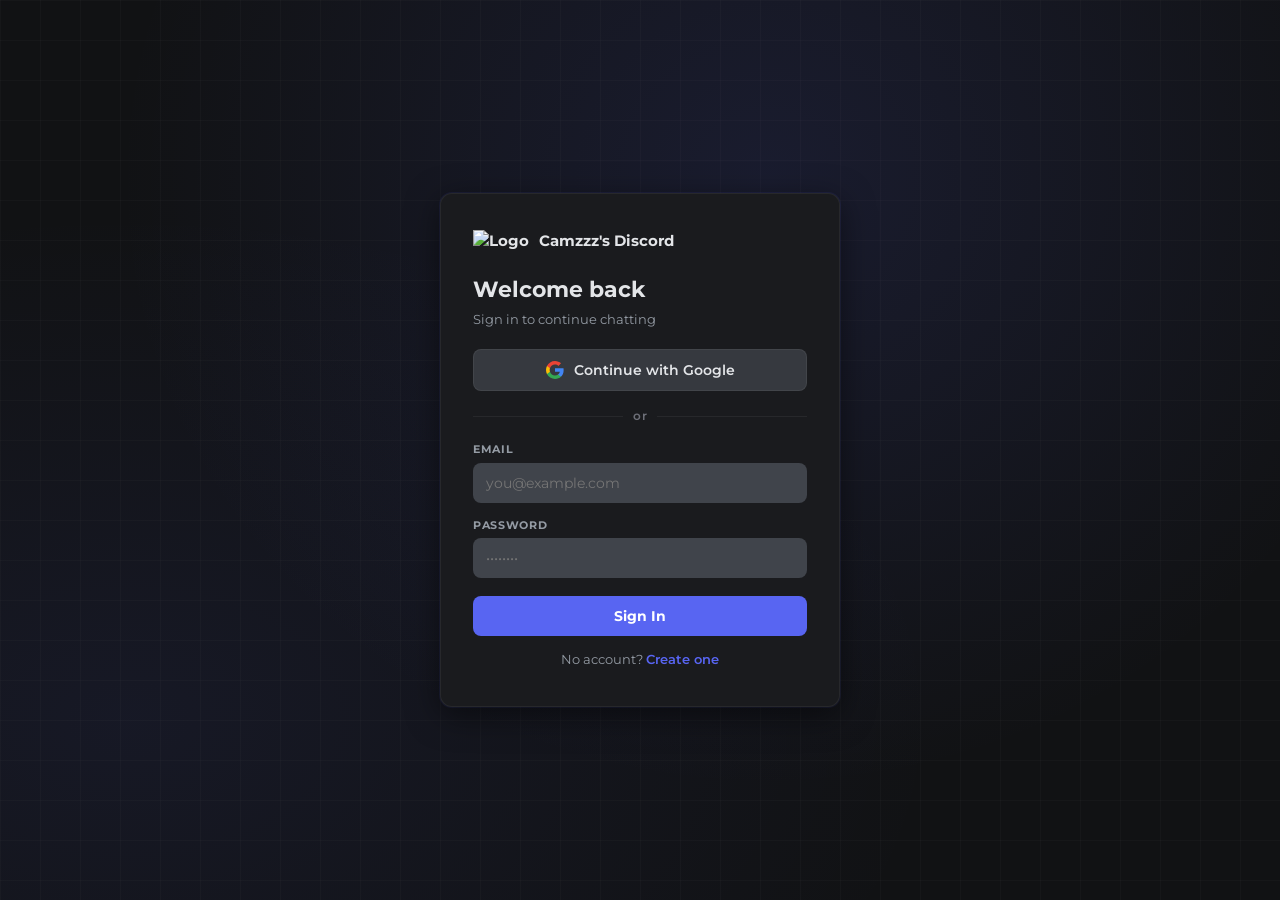
==== index.html @ 21eadc89 "Update index.html" ====
<!DOCTYPE html>
<html lang="en">
<head>
  <meta charset="utf-8">
  <title>Camzzz's Discord</title>
  <link rel="stylesheet" href="style.css">
  <link rel="preconnect" href="https://fonts.googleapis.com">
  <link rel="preconnect" href="https://fonts.gstatic.com" crossorigin>
  <link href="https://fonts.googleapis.com/css2?family=Montserrat:wght@300;400;500;600;700;800&display=swap" rel="stylesheet">
  <link rel="icon" href="https://i.imgur.com/ELHSqM3.png" type="image/png">
  <script src="https://www.gstatic.com/firebasejs/8.10.0/firebase-app.js"></script>
  <script src="https://www.gstatic.com/firebasejs/8.10.0/firebase-auth.js"></script>
  <script src="https://www.gstatic.com/firebasejs/8.10.0/firebase-database.js"></script>
</head>
<body>

  <!-- ========== AUTH SCREEN ========== -->
  <div id="authScreen">
    <div class="auth-bg-grid"></div>

    <!-- LOGIN CARD -->
    <div class="auth-card" id="loginCard">
      <div class="auth-logo">
        <img class="logo-icon-img" src="https://i.imgur.com/ELHSqM3.png" alt="Logo">
        <span>Camzzz's Discord</span>
      </div>
      <h2>Welcome back</h2>
      <p class="auth-subtitle">Sign in to continue chatting</p>
      <button id="googleSignInBtn" class="google-btn">
        <svg width="18" height="18" viewBox="0 0 18 18">
          <path fill="#4285F4" d="M17.64 9.2c0-.637-.057-1.251-.164-1.84H9v3.481h4.844c-.209 1.125-.843 2.078-1.796 2.717v2.258h2.908c1.702-1.567 2.684-3.875 2.684-6.615z"/>
          <path fill="#34A853" d="M9 18c2.43 0 4.467-.806 5.956-2.18l-2.908-2.259c-.806.54-1.837.86-3.048.86-2.344 0-4.328-1.584-5.036-3.711H.957v2.332C2.438 15.983 5.482 18 9 18z"/>
          <path fill="#FBBC05" d="M3.964 10.71c-.18-.54-.282-1.117-.282-1.71s.102-1.17.282-1.71V4.958H.957C.347 6.173 0 7.548 0 9s.348 2.827.957 4.042l3.007-2.332z"/>
          <path fill="#EA4335" d="M9 3.58c1.321 0 2.508.454 3.44 1.345l2.582-2.58C13.463.891 11.426 0 9 0 5.482 0 2.438 2.017.957 4.958L3.964 7.29C4.672 5.163 6.656 3.58 9 3.58z"/>
        </svg>
        Continue with Google
      </button>
      <div class="auth-divider"><span>or</span></div>
      <div class="auth-field">
        <label>Email</label>
        <input id="loginEmail" type="email" placeholder="you@example.com" autocomplete="email">
      </div>
      <div class="auth-field">
        <label>Password</label>
        <input id="loginPassword" type="password" placeholder="••••••••" autocomplete="current-password">
      </div>
      <p id="loginError" class="auth-error"></p>
      <button id="loginBtn" class="auth-btn">Sign In</button>
      <p class="auth-switch">No account? <a id="showSignupBtn" href="#">Create one</a></p>
      <p id="verifyNotice" class="verify-notice" style="display:none;">
        📧 Please verify your email first. <a id="resendVerifyBtn" href="#">Resend email</a>
      </p>
    </div>

    <!-- SIGNUP CARD -->
    <div class="auth-card" id="signupCard" style="display:none;">
      <div class="auth-logo">
        <img class="logo-icon-img" src="https://i.imgur.com/ELHSqM3.png" alt="Logo">
        <span>Camzzz's Discord</span>
      </div>
      <h2>Create account</h2>
      <p class="auth-subtitle">Join the server — it's invite-only</p>
      <button id="googleSignUpBtn" class="google-btn">
        <svg width="18" height="18" viewBox="0 0 18 18">
          <path fill="#4285F4" d="M17.64 9.2c0-.637-.057-1.251-.164-1.84H9v3.481h4.844c-.209 1.125-.843 2.078-1.796 2.717v2.258h2.908c1.702-1.567 2.684-3.875 2.684-6.615z"/>
          <path fill="#34A853" d="M9 18c2.43 0 4.467-.806 5.956-2.18l-2.908-2.259c-.806.54-1.837.86-3.048.86-2.344 0-4.328-1.584-5.036-3.711H.957v2.332C2.438 15.983 5.482 18 9 18z"/>
          <path fill="#FBBC05" d="M3.964 10.71c-.18-.54-.282-1.117-.282-1.71s.102-1.17.282-1.71V4.958H.957C.347 6.173 0 7.548 0 9s.348 2.827.957 4.042l3.007-2.332z"/>
          <path fill="#EA4335" d="M9 3.58c1.321 0 2.508.454 3.44 1.345l2.582-2.58C13.463.891 11.426 0 9 0 5.482 0 2.438 2.017.957 4.958L3.964 7.29C4.672 5.163 6.656 3.58 9 3.58z"/>
        </svg>
        Sign up with Google
      </button>
      <div class="auth-divider"><span>or</span></div>
      <div class="auth-field">
        <label>Username</label>
        <input id="signupUsername" type="text" placeholder="CoolUsername" maxlength="24">
        <span id="usernameCheck" class="field-hint"></span>
      </div>
      <div class="auth-field">
        <label>Email</label>
        <input id="signupEmail" type="email" placeholder="you@example.com" autocomplete="email">
      </div>
      <div class="auth-field">
        <label>Password</label>
        <input id="signupPassword" type="password" placeholder="At least 6 characters" autocomplete="new-password">
      </div>
      <p id="signupError" class="auth-error"></p>
      <button id="signupBtn" class="auth-btn">Create Account</button>
      <p class="auth-switch">Already have one? <a id="showLoginBtn" href="#">Sign in</a></p>
    </div>

    <!-- GOOGLE USERNAME PICKER (new Google users only) -->
    <div class="auth-card" id="googleUsernameCard" style="display:none;">
      <div class="auth-logo">
        <img class="logo-icon-img" src="https://i.imgur.com/ELHSqM3.png" alt="Logo">
        <span>Camzzz's Discord</span>
      </div>
      <h2>Pick a username</h2>
      <p class="auth-subtitle">How you'll appear in chat. You can change it once per week.</p>
      <div class="auth-field">
        <label>Username</label>
        <input id="googleUsername" type="text" placeholder="CoolUsername" maxlength="24">
        <span id="googleUsernameCheck" class="field-hint"></span>
      </div>
      <p id="googleUsernameError" class="auth-error"></p>
      <button id="googleUsernameConfirmBtn" class="auth-btn">Let's go →</button>
    </div>

    <!-- VERIFY EMAIL CARD -->
    <div class="auth-card" id="verifyCard" style="display:none;">
      <div class="auth-logo">
        <img class="logo-icon-img" src="https://i.imgur.com/ELHSqM3.png" alt="Logo">
        <span>Camzzz's Discord</span>
      </div>
      <h2>Check your email</h2>
      <p class="auth-subtitle">We sent a verification link to <strong id="verifyEmailAddr"></strong>. Click it to activate your account.</p>
      <button id="resendVerifyBtn2" class="auth-btn" style="margin-top:8px;">Resend Email</button>
      <p class="auth-switch"><a id="backToLoginBtn" href="#">← Back to sign in</a></p>
    </div>
  </div>

  <!-- ========== MOD MENU PASSWORD GATE ========== -->
  <div id="modMenuPasswordGate" style="display:none;">
    <div class="gateCard">
      <div class="gateLogo">🛡️ Mod Access</div>
      <h2>Moderator Login</h2>
      <p class="gateSubtitle">Enter the mod password to access admin controls.</p>
      <div class="inputRow">
        <input id="modMenuPasswordInput" type="password" placeholder="Mod password" autocomplete="off">
        <button id="modMenuEnterBtn">Enter</button>
      </div>
      <p id="modMenuGateMessage" class="gateMessage"></p>
    </div>
  </div>

  <!-- ========== MOD MENU ========== -->
  <div id="modMenu" style="display:none;">
    <div class="modMenuContainer">
      <div class="modMenuHeader">
        <h2>⚙️ Moderator Menu</h2>
        <button id="modMenuCloseBtn">✕ Close</button>
      </div>
      <div class="modSection">
        <h3>All Users</h3>
        <div id="allUsersList"></div>
      </div>
      <div class="modSection">
        <h3>Ban User</h3>
        <div class="inputRow">
          <input id="banUserInput" placeholder="Enter User ID">
          <button id="banUserBtn" class="mod-action-btn">Ban</button>
        </div>
      </div>
      <div class="modSection">
        <h3>Banned Users</h3>
        <div id="bannedUsersList"></div>
      </div>
      <div class="modSection">
        <h3>Manage Tags</h3>
        <div class="inputRow">
          <input id="tagUserIdInput" placeholder="User ID">
          <input id="tagNameInput" placeholder="Tag (Mod, Admin, VIP...)">
          <button id="addTagBtn" class="mod-action-btn">Add Tag</button>
        </div>
        <div id="userTagsList"></div>
      </div>
    </div>
  </div>

  <!-- ========== LOADING SCREEN ========== -->
  <div id="loadingScreen" style="display:none;">
    <div class="loading-content">
      <img class="loading-logo-img" src="https://i.imgur.com/ELHSqM3.png" alt="Logo">
      <h2>Loading Chat...</h2>
      <div id="countdownContainer"><div id="countdownBar"></div></div>
      <p id="countdownText">3s</p>
    </div>
  </div>

  <!-- ========== MAIN APP ========== -->
  <div id="appContainer" style="display:none;">

    <!-- SIDEBAR -->
    <div id="sidebar">
      <div class="sidebar-top">
        <div class="sidebar-brand">
          <img class="sidebar-logo-img" src="https://i.imgur.com/ELHSqM3.png" alt="Logo">
          <span>Camzzz's Discord</span>
        </div>
      </div>
      <div class="sidebar-section">
        <div class="sidebar-section-label">CHANNELS</div>
        <button class="serverBtn" data-server="server1"><span class="channel-hash">#</span> general</button>
        <button class="serverBtn" data-server="server2"><span class="channel-hash">#</span> general-2</button>
      </div>
      <div class="sidebar-section">
        <div class="sidebar-section-label">APPEARANCE</div>
        <div id="colorPickerBtn"></div>
        <div id="themeColorSection"></div>
        <div id="textSizeSection"></div>
      </div>
      <div class="sidebar-user-panel">
        <div class="user-avatar" id="sidebarAvatar">?</div>
        <div class="user-info">
          <div id="sidebarUsername" class="user-name">Loading...</div>
          <div class="user-status">● Online</div>
        </div>
        <button id="logoutBtn" class="logout-btn" title="Sign out">⏻</button>
      </div>
    </div>

    <!-- CHAT -->
    <div id="chatContainer">
      <div id="chatHeader">
        <span class="channel-hash" style="font-size:18px;">#</span>
        <span id="channelName">general</span>
        <div id="betaWarning">⚠ Beta — messages may lag. Click to dismiss.</div>
      </div>
      <div id="chatbox"></div>
      <div id="usernameChangeBar" style="display:none;">
        <div class="username-change-inner">
          <input id="usernameChangeInput" placeholder="New username" maxlength="24">
          <span id="usernameChangeCooldown" class="cooldown-hint"></span>
          <button id="usernameChangeSaveBtn">Save</button>
          <button id="usernameChangeCancelBtn">Cancel</button>
        </div>
      </div>
      <div id="inputArea">
        <button id="changeUsernameBtn" class="input-icon-btn" title="Change username">✏️</button>
        <input id="msgInput" placeholder="Message #general">
        <button id="sendBtn">Send</button>
      </div>
    </div>
  </div>

  <script src="script.js"></script>
</body>
</html>
---- style.css ----
/* ========== RESET & BASE ========== */
*, *::before, *::after { box-sizing: border-box; margin: 0; padding: 0; }

:root {
  --bg-darkest:   #111214;
  --bg-dark:      #1a1b1e;
  --bg-mid:       #202225;
  --bg-light:     #2b2d31;
  --bg-lighter:   #36393f;
  --bg-input:     #40444b;
  --accent:       #5865f2;
  --accent-hover: #4752c4;
  --accent-light: rgba(88,101,242,0.15);
  --red:          #ed4245;
  --green:        #57f287;
  --text-primary: #e3e5e8;
  --text-muted:   #949ba4;
  --text-dim:     #6d6f78;
  --border:       rgba(255,255,255,0.06);
  --radius:       8px;
  --radius-lg:    12px;
  --shadow:       0 8px 32px rgba(0,0,0,0.5);
}

body {
  font-family: 'Montserrat', sans-serif;
  background: var(--bg-darkest);
  color: var(--text-primary);
  height: 100vh;
  overflow: hidden;
  font-size: 14px;
  line-height: 1.5;
}

input, button, textarea {
  font-family: 'Montserrat', sans-serif;
}

/* ========== AUTH SCREEN ========== */
#authScreen {
  position: fixed;
  inset: 0;
  display: flex;
  align-items: center;
  justify-content: center;
  background: radial-gradient(ellipse at 60% 20%, rgba(88,101,242,0.12) 0%, transparent 60%),
              radial-gradient(ellipse at 10% 80%, rgba(88,101,242,0.08) 0%, transparent 50%),
              var(--bg-darkest);
  z-index: 1000;
  animation: fadeIn 0.4s ease;
}

.auth-bg-grid {
  position: absolute;
  inset: 0;
  background-image:
    linear-gradient(rgba(255,255,255,0.02) 1px, transparent 1px),
    linear-gradient(90deg, rgba(255,255,255,0.02) 1px, transparent 1px);
  background-size: 40px 40px;
  pointer-events: none;
}

.auth-card {
  position: relative;
  width: 400px;
  background: var(--bg-dark);
  border: 1px solid var(--border);
  border-radius: var(--radius-lg);
  padding: 36px 32px;
  box-shadow: var(--shadow), 0 0 0 1px rgba(88,101,242,0.1);
  animation: slideUp 0.35s ease;
}

@keyframes slideUp {
  from { opacity: 0; transform: translateY(16px); }
  to   { opacity: 1; transform: translateY(0); }
}

.auth-logo {
  display: flex;
  align-items: center;
  gap: 10px;
  margin-bottom: 20px;
  font-weight: 700;
  font-size: 15px;
  color: var(--text-primary);
}

.logo-icon {
  width: 36px;
  height: 36px;
  border-radius: 10px;
  background: linear-gradient(135deg, var(--accent), #404eed);
  display: flex;
  align-items: center;
  justify-content: center;
  font-weight: 800;
  font-size: 18px;
  box-shadow: 0 4px 12px rgba(88,101,242,0.4);
}

.auth-card h2 {
  font-size: 22px;
  font-weight: 700;
  margin-bottom: 4px;
}

.auth-subtitle {
  color: var(--text-muted);
  font-size: 13px;
  margin-bottom: 20px;
}

.google-btn {
  width: 100%;
  display: flex;
  align-items: center;
  justify-content: center;
  gap: 10px;
  padding: 11px;
  background: var(--bg-lighter);
  border: 1px solid var(--border);
  border-radius: var(--radius);
  color: var(--text-primary);
  font-size: 14px;
  font-weight: 600;
  cursor: pointer;
  transition: background 0.2s, border-color 0.2s;
}
.google-btn:hover {
  background: var(--bg-input);
  border-color: rgba(255,255,255,0.12);
}

.auth-divider {
  display: flex;
  align-items: center;
  gap: 10px;
  margin: 16px 0;
  color: var(--text-dim);
  font-size: 12px;
  font-weight: 600;
  letter-spacing: 0.05em;
}
.auth-divider::before, .auth-divider::after {
  content: '';
  flex: 1;
  height: 1px;
  background: var(--border);
}

.auth-field {
  margin-bottom: 14px;
}
.auth-field label {
  display: block;
  font-size: 11px;
  font-weight: 700;
  letter-spacing: 0.06em;
  text-transform: uppercase;
  color: var(--text-muted);
  margin-bottom: 5px;
}
.auth-field input {
  width: 100%;
  padding: 10px 12px;
  background: var(--bg-input);
  border: 1px solid transparent;
  border-radius: var(--radius);
  color: var(--text-primary);
  font-size: 14px;
  transition: border-color 0.2s;
  outline: none;
}
.auth-field input:focus {
  border-color: var(--accent);
  box-shadow: 0 0 0 3px rgba(88,101,242,0.15);
}

.field-hint {
  font-size: 11px;
  margin-top: 4px;
  display: block;
  min-height: 16px;
}
.field-hint.ok    { color: var(--green); }
.field-hint.taken { color: var(--red); }

.auth-error {
  color: #f8a5a5;
  font-size: 12px;
  min-height: 18px;
  margin-bottom: 8px;
  background: rgba(237,66,69,0.1);
  border-radius: 6px;
  padding: 6px 10px;
  display: none;
}
.auth-error.show { display: block; }

.auth-btn {
  width: 100%;
  padding: 11px;
  background: var(--accent);
  border: none;
  border-radius: var(--radius);
  color: white;
  font-size: 14px;
  font-weight: 700;
  cursor: pointer;
  transition: background 0.2s, transform 0.1s;
  margin-top: 4px;
}
.auth-btn:hover  { background: var(--accent-hover); }
.auth-btn:active { transform: scale(0.98); }

.auth-switch {
  text-align: center;
  margin-top: 14px;
  font-size: 13px;
  color: var(--text-muted);
}
.auth-switch a {
  color: var(--accent);
  text-decoration: none;
  font-weight: 600;
}
.auth-switch a:hover { text-decoration: underline; }

.verify-notice {
  margin-top: 12px;
  padding: 10px;
  background: rgba(88,101,242,0.1);
  border-radius: var(--radius);
  font-size: 12px;
  color: #a5b4fc;
  text-align: center;
}
.verify-notice a { color: var(--accent); font-weight: 600; }

/* ========== MOD MENU GATE ========== */
#modMenuPasswordGate {
  position: fixed;
  inset: 0;
  background: rgba(0,0,0,0.85);
  display: flex;
  align-items: center;
  justify-content: center;
  z-index: 3000;
}

/* ========== MOD MENU ========== */
#modMenu {
  position: fixed;
  inset: 0;
  background: rgba(0,0,0,0.8);
  display: flex;
  align-items: center;
  justify-content: center;
  z-index: 3001;
  backdrop-filter: blur(4px);
}

.modMenuContainer {
  width: 540px;
  max-height: 85vh;
  background: var(--bg-dark);
  border: 1px solid var(--border);
  border-radius: var(--radius-lg);
  overflow-y: auto;
  box-shadow: var(--shadow);
}

.modMenuHeader {
  display: flex;
  align-items: center;
  justify-content: space-between;
  padding: 20px 24px 16px;
  border-bottom: 1px solid var(--border);
  position: sticky;
  top: 0;
  background: var(--bg-dark);
  z-index: 1;
}
.modMenuHeader h2 { font-size: 18px; font-weight: 700; }

.modSection {
  padding: 16px 24px;
  border-bottom: 1px solid var(--border);
}
.modSection:last-child { border-bottom: none; }
.modSection h3 {
  font-size: 11px;
  font-weight: 700;
  letter-spacing: 0.08em;
  text-transform: uppercase;
  color: var(--text-muted);
  margin-bottom: 10px;
}

#modMenuCloseBtn {
  padding: 7px 14px;
  background: var(--red);
  border: none;
  border-radius: var(--radius);
  color: white;
  font-weight: 700;
  font-size: 13px;
  cursor: pointer;
  transition: opacity 0.2s;
}
#modMenuCloseBtn:hover { opacity: 0.85; }

.userItem {
  padding: 8px 12px;
  background: var(--bg-lighter);
  border-radius: var(--radius);
  margin: 5px 0;
  display: flex;
  justify-content: space-between;
  align-items: center;
  font-size: 13px;
}

.mod-action-btn, .unbanBtn, .removeTagBtn, .removeUserBtn {
  padding: 6px 12px;
  background: var(--accent);
  border: none;
  border-radius: var(--radius);
  color: white;
  font-size: 12px;
  font-weight: 600;
  cursor: pointer;
  white-space: nowrap;
  transition: background 0.2s;
}
.mod-action-btn:hover, .unbanBtn:hover, .removeTagBtn:hover, .removeUserBtn:hover {
  background: var(--accent-hover);
}

.inputRow {
  display: flex;
  gap: 8px;
  align-items: center;
}
.inputRow input {
  flex: 1;
  padding: 8px 10px;
  background: var(--bg-input);
  border: 1px solid transparent;
  border-radius: var(--radius);
  color: var(--text-primary);
  font-size: 13px;
  outline: none;
  transition: border-color 0.2s;
}
.inputRow input:focus { border-color: var(--accent); }

.gateCard {
  width: 400px;
  background: var(--bg-dark);
  border: 1px solid var(--border);
  border-radius: var(--radius-lg);
  padding: 32px;
  box-shadow: var(--shadow);
  text-align: center;
}
.gateLogo {
  display: inline-block;
  padding: 6px 16px;
  background: linear-gradient(135deg, var(--accent), #404eed);
  border-radius: var(--radius);
  font-weight: 700;
  font-size: 14px;
  margin-bottom: 14px;
}
.gateCard h2 { font-size: 20px; margin-bottom: 6px; }
.gateSubtitle { color: var(--text-muted); font-size: 13px; margin-bottom: 16px; }
.gateMessage { font-size: 12px; min-height: 18px; margin-top: 6px; }

/* ========== LOADING SCREEN ========== */
#loadingScreen {
  position: fixed;
  inset: 0;
  background: var(--bg-darkest);
  display: flex;
  align-items: center;
  justify-content: center;
  z-index: 900;
}
.loading-content { text-align: center; }
.loading-logo {
  width: 56px;
  height: 56px;
  border-radius: 16px;
  background: linear-gradient(135deg, var(--accent), #404eed);
  display: flex;
  align-items: center;
  justify-content: center;
  font-size: 28px;
  font-weight: 800;
  margin: 0 auto 16px;
  box-shadow: 0 0 32px rgba(88,101,242,0.5);
  animation: pulse 2s infinite;
}
.loading-content h2 { font-size: 18px; font-weight: 600; margin-bottom: 20px; color: var(--text-muted); }
#countdownContainer {
  width: 240px;
  height: 4px;
  background: var(--bg-lighter);
  border-radius: 2px;
  overflow: hidden;
  margin: 0 auto 8px;
}
#countdownBar {
  height: 100%;
  width: 0%;
  background: linear-gradient(90deg, var(--accent), #818cf8);
  border-radius: 2px;
  transition: width 0.1s linear;
}
#countdownText { font-size: 12px; color: var(--text-dim); }

/* ========== APP LAYOUT ========== */
#appContainer {
  display: flex;
  height: 100vh;
  overflow: hidden;
}

/* ========== SIDEBAR ========== */
#sidebar {
  width: 220px;
  min-width: 220px;
  background: var(--bg-mid);
  display: flex;
  flex-direction: column;
  border-right: 1px solid var(--border);
  overflow-y: auto;
  overflow-x: hidden;
}

.sidebar-top {
  padding: 0 12px;
  border-bottom: 1px solid var(--border);
}
.sidebar-brand {
  display: flex;
  align-items: center;
  gap: 8px;
  padding: 14px 4px;
  font-weight: 700;
  font-size: 14px;
}
.sidebar-logo {
  width: 28px;
  height: 28px;
  border-radius: 8px;
  background: linear-gradient(135deg, var(--accent), #404eed);
  display: flex;
  align-items: center;
  justify-content: center;
  font-weight: 800;
  font-size: 14px;
  flex-shrink: 0;
}

.sidebar-section {
  padding: 16px 8px 8px;
}
.sidebar-section-label {
  font-size: 10px;
  font-weight: 700;
  letter-spacing: 0.1em;
  text-transform: uppercase;
  color: var(--text-dim);
  padding: 0 8px;
  margin-bottom: 4px;
}

.serverBtn {
  display: flex;
  align-items: center;
  gap: 6px;
  width: 100%;
  padding: 7px 8px;
  border: none;
  border-radius: var(--radius);
  background: transparent;
  color: var(--text-muted);
  font-size: 14px;
  font-weight: 500;
  cursor: pointer;
  text-align: left;
  transition: background 0.15s, color 0.15s;
}
.serverBtn:hover { background: var(--bg-lighter); color: var(--text-primary); }
.serverBtn.selected { background: var(--accent-light); color: var(--text-primary); font-weight: 600; }
.channel-hash { color: var(--text-dim); font-weight: 600; font-size: 16px; line-height: 1; }
.serverBtn.selected .channel-hash { color: var(--accent); }

/* Sidebar control buttons */
.sidebar-ctrl-btn {
  display: block;
  width: 100%;
  margin: 4px 0;
  padding: 7px 8px;
  border: none;
  border-radius: var(--radius);
  background: transparent;
  color: var(--text-muted);
  font-size: 13px;
  font-weight: 500;
  cursor: pointer;
  text-align: left;
  transition: background 0.15s, color 0.15s;
}
.sidebar-ctrl-btn:hover { background: var(--bg-lighter); color: var(--text-primary); }

.text-size-row {
  display: flex;
  gap: 4px;
  flex-wrap: wrap;
  padding: 4px 0;
}
.size-btn {
  padding: 4px 8px;
  border-radius: 5px;
  border: 1px solid var(--border);
  background: var(--bg-lighter);
  color: var(--text-muted);
  font-size: 11px;
  font-weight: 600;
  cursor: pointer;
  transition: all 0.15s;
}
.size-btn.active, .size-btn:hover { background: var(--accent); border-color: var(--accent); color: white; }

/* User panel */
.sidebar-user-panel {
  margin-top: auto;
  display: flex;
  align-items: center;
  gap: 8px;
  padding: 10px 12px;
  background: var(--bg-darkest);
  border-top: 1px solid var(--border);
}
.user-avatar {
  width: 32px;
  height: 32px;
  border-radius: 50%;
  background: linear-gradient(135deg, var(--accent), #818cf8);
  display: flex;
  align-items: center;
  justify-content: center;
  font-weight: 700;
  font-size: 14px;
  flex-shrink: 0;
}
.user-info { flex: 1; min-width: 0; }
.user-name {
  font-size: 13px;
  font-weight: 700;
  overflow: hidden;
  text-overflow: ellipsis;
  white-space: nowrap;
}
.user-status { font-size: 11px; color: var(--green); font-weight: 500; }

.logout-btn {
  background: none;
  border: none;
  color: var(--text-dim);
  font-size: 16px;
  cursor: pointer;
  padding: 4px;
  border-radius: 5px;
  transition: color 0.2s, background 0.2s;
  line-height: 1;
}
.logout-btn:hover { color: var(--red); background: rgba(237,66,69,0.1); }

/* ========== CHAT CONTAINER ========== */
#chatContainer {
  flex: 1;
  display: flex;
  flex-direction: column;
  background: var(--bg-light);
  overflow: hidden;
}

#chatHeader {
  display: flex;
  align-items: center;
  gap: 8px;
  padding: 0 20px;
  height: 48px;
  border-bottom: 1px solid var(--border);
  background: var(--bg-light);
  flex-shrink: 0;
  font-weight: 700;
  font-size: 15px;
}

#channelName { font-weight: 700; }

#betaWarning {
  margin-left: auto;
  background: rgba(255,200,0,0.1);
  color: #fbbf24;
  border: 1px solid rgba(255,200,0,0.2);
  padding: 4px 10px;
  border-radius: var(--radius);
  font-size: 11px;
  font-weight: 500;
  cursor: pointer;
  transition: opacity 0.3s;
}

#chatbox {
  flex: 1;
  padding: 16px 20px;
  overflow-y: auto;
  display: flex;
  flex-direction: column;
  gap: 2px;
}
#chatbox::-webkit-scrollbar { width: 6px; }
#chatbox::-webkit-scrollbar-track { background: transparent; }
#chatbox::-webkit-scrollbar-thumb { background: var(--bg-input); border-radius: 3px; }

/* ========== MESSAGES ========== */
.message {
  display: flex;
  flex-direction: column;
  max-width: 75%;
  padding: 8px 12px;
  border-radius: 12px;
  word-break: break-word;
  position: relative;
  animation: msgIn 0.2s ease;
}
@keyframes msgIn {
  from { opacity: 0; transform: translateY(6px); }
  to   { opacity: 1; transform: translateY(0); }
}
.message.mine {
  background: var(--accent);
  align-self: flex-end;
  border-bottom-right-radius: 3px;
}
.message.other {
  background: var(--bg-lighter);
  align-self: flex-start;
  border-bottom-left-radius: 3px;
}
.message .msg-header {
  display: flex;
  align-items: baseline;
  gap: 6px;
  margin-bottom: 2px;
}
.message .username {
  font-weight: 700;
  font-size: 13px;
}
.message .time {
  font-size: 10px;
  color: rgba(255,255,255,0.45);
}
.message .text { font-size: 14px; line-height: 1.4; }

/* Tags */
.tag-glow { font-weight: 700; font-size: 11px; }
.tag-mod          { color: #ff4444; text-shadow: 0 0 6px #ff4444; }
.tag-admin        { color: #ff9900; text-shadow: 0 0 6px #ff9900; }
.tag-sn           { color: #5b8aff; text-shadow: 0 0 6px #5b8aff; }
.tag-vip          { color: #ffd700; text-shadow: 0 0 6px #ffd700; }
.tag-friend       { color: #57f287; text-shadow: 0 0 6px #57f287; }
.tag-tester       { color: #00ffff; text-shadow: 0 0 6px #00ffff; }
.tag-owner        { color: #fff;    text-shadow: 0 0 6px #fff; }
.tag-dev          { color: #888;    text-shadow: 0 0 6px #888; }
.tag-jobless      { color: #a0522d; text-shadow: 0 0 6px #a0522d; }
.tag-asked-for-tag{ color: #808080; text-shadow: 0 0 6px #808080; }
.tag-gay {
  background: linear-gradient(to right, #ff4444, #ff9900, #57f287, #5b8aff, #c084fc);
  -webkit-background-clip: text;
  -webkit-text-fill-color: transparent;
}

/* Reactions */
.reactions { display: flex; flex-wrap: wrap; gap: 4px; margin-top: 4px; }
.reaction {
  cursor: pointer;
  font-size: 12px;
  padding: 2px 7px;
  border-radius: 10px;
  background: rgba(255,255,255,0.08);
  border: 1px solid transparent;
  transition: all 0.15s;
}
.reaction.reacted { background: var(--accent-light); border-color: var(--accent); }
.reaction:hover { background: rgba(88,101,242,0.25); }

.emoji-picker {
  position: absolute;
  bottom: calc(100% + 6px);
  right: 0;
  background: var(--bg-mid);
  border: 1px solid var(--border);
  border-radius: var(--radius);
  padding: 6px;
  display: flex;
  gap: 4px;
  z-index: 50;
  box-shadow: var(--shadow);
}
.emoji-btn { cursor: pointer; font-size: 18px; padding: 3px 5px; border-radius: 5px; transition: background 0.15s; }
.emoji-btn:hover { background: var(--accent-light); }

.chat-link { color: #7dd3fc; text-decoration: underline; }
.chat-link:hover { text-decoration: none; }

/* ========== INPUT AREA ========== */
#inputArea {
  display: flex;
  align-items: center;
  gap: 8px;
  padding: 12px 20px 16px;
  background: var(--bg-light);
  flex-shrink: 0;
}

.input-icon-btn {
  background: none;
  border: none;
  font-size: 18px;
  cursor: pointer;
  padding: 6px;
  border-radius: var(--radius);
  transition: background 0.15s;
  color: var(--text-muted);
  flex-shrink: 0;
}
.input-icon-btn:hover { background: var(--bg-lighter); }

#msgInput {
  flex: 1;
  padding: 10px 14px;
  background: var(--bg-input);
  border: 1px solid transparent;
  border-radius: var(--radius);
  color: var(--text-primary);
  font-size: 14px;
  outline: none;
  transition: border-color 0.2s;
}
#msgInput:focus { border-color: rgba(88,101,242,0.4); }
#msgInput::placeholder { color: var(--text-dim); }

#sendBtn {
  padding: 10px 18px;
  background: var(--accent);
  border: none;
  border-radius: var(--radius);
  color: white;
  font-size: 14px;
  font-weight: 700;
  cursor: pointer;
  transition: background 0.2s;
  white-space: nowrap;
}
#sendBtn:hover { background: var(--accent-hover); }

/* ========== USERNAME CHANGE BAR ========== */
#usernameChangeBar {
  background: var(--bg-mid);
  border-top: 1px solid var(--border);
  padding: 10px 20px;
  flex-shrink: 0;
}
.username-change-inner {
  display: flex;
  align-items: center;
  gap: 8px;
}
#usernameChangeInput {
  flex: 1;
  padding: 8px 12px;
  background: var(--bg-input);
  border: 1px solid var(--accent);
  border-radius: var(--radius);
  color: var(--text-primary);
  font-size: 14px;
  outline: none;
}
.cooldown-hint { font-size: 12px; color: var(--text-dim); white-space: nowrap; }
#usernameChangeSaveBtn {
  padding: 8px 14px;
  background: var(--accent);
  border: none;
  border-radius: var(--radius);
  color: white;
  font-weight: 700;
  font-size: 13px;
  cursor: pointer;
}
#usernameChangeSaveBtn:hover { background: var(--accent-hover); }
#usernameChangeCancelBtn {
  padding: 8px 14px;
  background: var(--bg-lighter);
  border: none;
  border-radius: var(--radius);
  color: var(--text-muted);
  font-weight: 600;
  font-size: 13px;
  cursor: pointer;
}

/* ========== SERVER INDICATOR ========== */
#serverIndicator {
  display: none; /* Now shown in header */
}

/* ========== SCROLLBAR ========== */
.modMenuContainer::-webkit-scrollbar { width: 6px; }
.modMenuContainer::-webkit-scrollbar-track { background: transparent; }
.modMenuContainer::-webkit-scrollbar-thumb { background: var(--bg-input); border-radius: 3px; }
#allUsersList { max-height: 180px; overflow-y: auto; }
#sidebar::-webkit-scrollbar { width: 4px; }
#sidebar::-webkit-scrollbar-thumb { background: var(--bg-lighter); border-radius: 2px; }

/* ========== ANIMATIONS ========== */
@keyframes fadeIn {
  from { opacity: 0; }
  to   { opacity: 1; }
}
@keyframes pulse {
  0%,100% { box-shadow: 0 0 20px rgba(88,101,242,0.4); }
  50%      { box-shadow: 0 0 40px rgba(88,101,242,0.7); }
}
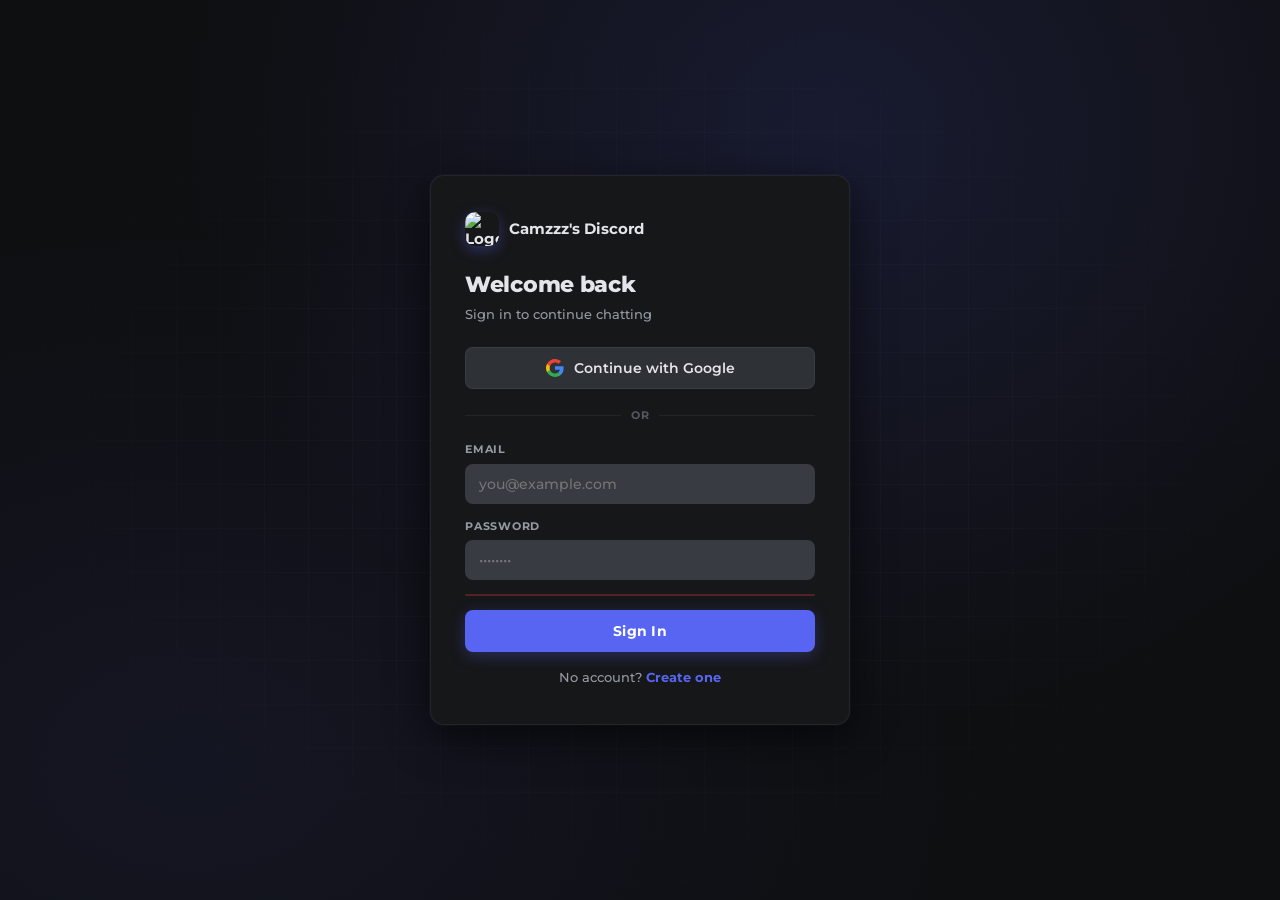
==== commit 66397c8c: "Update index.html" ====
--- a/index.html
+++ b/index.html
@@ -135,33 +135,94 @@
   <!-- ========== MOD MENU ========== -->
   <div id="modMenu" style="display:none;">
     <div class="modMenuContainer">
+
+      <!-- Header -->
       <div class="modMenuHeader">
-        <h2>⚙️ Moderator Menu</h2>
+        <div class="modMenuHeaderLeft">
+          <span class="modMenuIcon">⚙️</span>
+          <div>
+            <h2>Moderator Panel</h2>
+            <p class="modMenuSubtitle">Server administration controls</p>
+          </div>
+        </div>
         <button id="modMenuCloseBtn">✕ Close</button>
       </div>
-      <div class="modSection">
-        <h3>All Users</h3>
+
+      <!-- Search Bar -->
+      <div class="modSearchBar">
+        <span class="modSearchIcon">🔍</span>
+        <input id="modSearchInput" type="text" placeholder="Search users by name or ID..." autocomplete="off">
+      </div>
+
+      <!-- Tab Bar -->
+      <div class="modTabBar">
+        <button class="modTab active" data-tab="users">
+          <span>👥</span> Users
+          <span class="modTabBadge" id="usersTabBadge">0</span>
+        </button>
+        <button class="modTab" data-tab="bans">
+          <span>🚫</span> Bans
+          <span class="modTabBadge" id="bansTabBadge">0</span>
+        </button>
+        <button class="modTab" data-tab="tags">
+          <span>🏷️</span> Tags
+          <span class="modTabBadge" id="tagsTabBadge">0</span>
+        </button>
+      </div>
+
+      <!-- TAB: USERS -->
+      <div class="modTabContent active" id="tabUsers">
         <div id="allUsersList"></div>
       </div>
-      <div class="modSection">
-        <h3>Ban User</h3>
-        <div class="inputRow">
-          <input id="banUserInput" placeholder="Enter User ID">
-          <button id="banUserBtn" class="mod-action-btn">Ban</button>
-        </div>
-      </div>
-      <div class="modSection">
-        <h3>Banned Users</h3>
-        <div id="bannedUsersList"></div>
-      </div>
-      <div class="modSection">
-        <h3>Manage Tags</h3>
-        <div class="inputRow">
-          <input id="tagUserIdInput" placeholder="User ID">
-          <input id="tagNameInput" placeholder="Tag (Mod, Admin, VIP...)">
-          <button id="addTagBtn" class="mod-action-btn">Add Tag</button>
-        </div>
-        <div id="userTagsList"></div>
+
+      <!-- TAB: BANS -->
+      <div class="modTabContent" id="tabBans">
+        <div class="modSectionInner">
+          <label class="modLabel">Ban a User by ID</label>
+          <div class="inputRow">
+            <input id="banUserInput" placeholder="Enter User ID">
+            <button id="banUserBtn" class="mod-action-btn danger">🚫 Ban</button>
+          </div>
+        </div>
+        <div class="modSectionInner">
+          <label class="modLabel">Currently Banned</label>
+          <div id="bannedUsersList"></div>
+        </div>
+      </div>
+
+      <!-- TAB: TAGS -->
+      <div class="modTabContent" id="tabTags">
+        <div class="modSectionInner">
+          <label class="modLabel">Available Tags — click to select</label>
+          <div id="tagPalette" class="tagPalette"></div>
+        </div>
+        <div class="modSectionInner">
+          <label class="modLabel">Apply Tag to User</label>
+          <div class="inputRow">
+            <input id="tagUserIdInput" placeholder="User ID">
+            <input id="tagNameInput" placeholder="Tag name (or click above)" readonly>
+            <button id="addTagBtn" class="mod-action-btn">➕ Add</button>
+          </div>
+          <p class="modHint">Click a tag above to auto-fill, then enter the User ID and hit Add.</p>
+        </div>
+        <div class="modSectionInner">
+          <label class="modLabel">Tagged Users</label>
+          <div id="userTagsList"></div>
+        </div>
+      </div>
+
+    </div>
+  </div>
+
+  <!-- ========== CONFIRM DIALOG ========== -->
+  <div id="modConfirmDialog" style="display:none;">
+    <div class="confirmCard">
+      <div class="confirmIcon" id="confirmIcon">⚠️</div>
+      <h3 id="confirmTitle">Are you sure?</h3>
+      <p id="confirmMessage">This action cannot be undone.</p>
+      <div class="confirmBtns">
+        <button id="confirmCancelBtn" class="confirmBtn cancel">Cancel</button>
+        <button id="confirmOkBtn" class="confirmBtn ok">Confirm</button>
       </div>
     </div>
   </div>
--- a/style.css
+++ b/style.css
@@ -2,24 +2,27 @@
 *, *::before, *::after { box-sizing: border-box; margin: 0; padding: 0; }
 
 :root {
-  --bg-darkest:   #111214;
-  --bg-dark:      #1a1b1e;
-  --bg-mid:       #202225;
-  --bg-light:     #2b2d31;
-  --bg-lighter:   #36393f;
-  --bg-input:     #40444b;
+  --bg-darkest:   #0e0f11;
+  --bg-dark:      #161719;
+  --bg-mid:       #1e2024;
+  --bg-light:     #26282d;
+  --bg-lighter:   #2e3136;
+  --bg-input:     #383b42;
   --accent:       #5865f2;
   --accent-hover: #4752c4;
-  --accent-light: rgba(88,101,242,0.15);
+  --accent-glow:  rgba(88,101,242,0.35);
+  --accent-light: rgba(88,101,242,0.12);
   --red:          #ed4245;
   --green:        #57f287;
   --text-primary: #e3e5e8;
   --text-muted:   #949ba4;
-  --text-dim:     #6d6f78;
+  --text-dim:     #55585f;
   --border:       rgba(255,255,255,0.06);
+  --border-hover: rgba(255,255,255,0.12);
   --radius:       8px;
-  --radius-lg:    12px;
-  --shadow:       0 8px 32px rgba(0,0,0,0.5);
+  --radius-lg:    14px;
+  --shadow:       0 12px 40px rgba(0,0,0,0.6);
+  --transition:   0.2s ease;
 }
 
 body {
@@ -32,7 +35,7 @@
   line-height: 1.5;
 }
 
-input, button, textarea {
+input, button, textarea, select {
   font-family: 'Montserrat', sans-serif;
 }
 
@@ -43,81 +46,86 @@
   display: flex;
   align-items: center;
   justify-content: center;
-  background: radial-gradient(ellipse at 60% 20%, rgba(88,101,242,0.12) 0%, transparent 60%),
-              radial-gradient(ellipse at 10% 80%, rgba(88,101,242,0.08) 0%, transparent 50%),
-              var(--bg-darkest);
+  background:
+    radial-gradient(ellipse at 65% 15%, rgba(88,101,242,0.14) 0%, transparent 55%),
+    radial-gradient(ellipse at 15% 85%, rgba(88,101,242,0.08) 0%, transparent 50%),
+    var(--bg-darkest);
   z-index: 1000;
-  animation: fadeIn 0.4s ease;
 }
 
 .auth-bg-grid {
   position: absolute;
   inset: 0;
   background-image:
-    linear-gradient(rgba(255,255,255,0.02) 1px, transparent 1px),
-    linear-gradient(90deg, rgba(255,255,255,0.02) 1px, transparent 1px);
-  background-size: 40px 40px;
+    linear-gradient(rgba(255,255,255,0.018) 1px, transparent 1px),
+    linear-gradient(90deg, rgba(255,255,255,0.018) 1px, transparent 1px);
+  background-size: 44px 44px;
   pointer-events: none;
+  mask-image: radial-gradient(ellipse at center, black 40%, transparent 80%);
 }
 
 .auth-card {
   position: relative;
-  width: 400px;
+  width: 420px;
   background: var(--bg-dark);
   border: 1px solid var(--border);
   border-radius: var(--radius-lg);
-  padding: 36px 32px;
-  box-shadow: var(--shadow), 0 0 0 1px rgba(88,101,242,0.1);
-  animation: slideUp 0.35s ease;
-}
-
-@keyframes slideUp {
-  from { opacity: 0; transform: translateY(16px); }
-  to   { opacity: 1; transform: translateY(0); }
-}
-
+  padding: 36px 34px;
+  box-shadow: var(--shadow), 0 0 0 1px rgba(88,101,242,0.08);
+  animation: authCardIn 0.4s cubic-bezier(0.22, 1, 0.36, 1);
+}
+
+@keyframes authCardIn {
+  from { opacity: 0; transform: translateY(20px) scale(0.97); }
+  to   { opacity: 1; transform: translateY(0) scale(1); }
+}
+
+/* Logo row */
 .auth-logo {
   display: flex;
   align-items: center;
   gap: 10px;
-  margin-bottom: 20px;
+  margin-bottom: 22px;
   font-weight: 700;
   font-size: 15px;
   color: var(--text-primary);
 }
 
-.logo-icon {
-  width: 36px;
-  height: 36px;
+.logo-icon-img {
+  width: 34px;
+  height: 34px;
   border-radius: 10px;
-  background: linear-gradient(135deg, var(--accent), #404eed);
-  display: flex;
-  align-items: center;
-  justify-content: center;
-  font-weight: 800;
-  font-size: 18px;
-  box-shadow: 0 4px 12px rgba(88,101,242,0.4);
+  object-fit: cover;
+  box-shadow: 0 4px 14px rgba(88,101,242,0.35);
+  transition: transform var(--transition), box-shadow var(--transition);
+}
+.logo-icon-img:hover {
+  transform: rotate(-8deg) scale(1.1);
+  box-shadow: 0 6px 20px rgba(88,101,242,0.55);
 }
 
 .auth-card h2 {
   font-size: 22px;
-  font-weight: 700;
+  font-weight: 800;
   margin-bottom: 4px;
+  letter-spacing: -0.3px;
 }
 
 .auth-subtitle {
   color: var(--text-muted);
   font-size: 13px;
-  margin-bottom: 20px;
-}
-
+  margin-bottom: 22px;
+  font-weight: 500;
+}
+
+/* Google button */
 .google-btn {
   width: 100%;
   display: flex;
   align-items: center;
   justify-content: center;
   gap: 10px;
-  padding: 11px;
+  padding: 11px 16px;
   background: var(--bg-lighter);
   border: 1px solid var(--border);
   border-radius: var(--radius);
@@ -125,22 +133,28 @@
   font-size: 14px;
   font-weight: 600;
   cursor: pointer;
-  transition: background 0.2s, border-color 0.2s;
+  transition: background var(--transition), border-color var(--transition),
+              transform 0.15s ease, box-shadow var(--transition);
 }
 .google-btn:hover {
   background: var(--bg-input);
-  border-color: rgba(255,255,255,0.12);
-}
-
+  border-color: var(--border-hover);
+  transform: translateY(-2px);
+  box-shadow: 0 6px 20px rgba(0,0,0,0.3);
+}
+.google-btn:active { transform: translateY(0); }
+
+/* Divider */
 .auth-divider {
   display: flex;
   align-items: center;
   gap: 10px;
-  margin: 16px 0;
+  margin: 18px 0;
   color: var(--text-dim);
-  font-size: 12px;
-  font-weight: 600;
-  letter-spacing: 0.05em;
+  font-size: 11px;
+  font-weight: 700;
+  letter-spacing: 0.08em;
+  text-transform: uppercase;
 }
 .auth-divider::before, .auth-divider::after {
   content: '';
@@ -149,58 +163,63 @@
   background: var(--border);
 }
 
-.auth-field {
-  margin-bottom: 14px;
-}
+/* Fields */
+.auth-field { margin-bottom: 14px; }
 .auth-field label {
   display: block;
   font-size: 11px;
   font-weight: 700;
-  letter-spacing: 0.06em;
+  letter-spacing: 0.07em;
   text-transform: uppercase;
   color: var(--text-muted);
-  margin-bottom: 5px;
+  margin-bottom: 6px;
 }
 .auth-field input {
   width: 100%;
-  padding: 10px 12px;
+  padding: 10px 13px;
   background: var(--bg-input);
   border: 1px solid transparent;
   border-radius: var(--radius);
   color: var(--text-primary);
   font-size: 14px;
-  transition: border-color 0.2s;
+  font-weight: 500;
   outline: none;
-}
+  transition: border-color var(--transition), box-shadow var(--transition), background var(--transition);
+}
+.auth-field input:hover { background: #404349; }
 .auth-field input:focus {
   border-color: var(--accent);
-  box-shadow: 0 0 0 3px rgba(88,101,242,0.15);
-}
-
-.field-hint {
-  font-size: 11px;
-  margin-top: 4px;
-  display: block;
-  min-height: 16px;
-}
+  box-shadow: 0 0 0 3px rgba(88,101,242,0.2);
+  background: var(--bg-input);
+}
+
+.field-hint { font-size: 11px; margin-top: 5px; display: block; min-height: 16px; font-weight: 600; }
 .field-hint.ok    { color: var(--green); }
 .field-hint.taken { color: var(--red); }
 
 .auth-error {
-  color: #f8a5a5;
+  color: #fca5a5;
   font-size: 12px;
-  min-height: 18px;
-  margin-bottom: 8px;
+  font-weight: 600;
+  min-height: 0;
+  margin-bottom: 10px;
   background: rgba(237,66,69,0.1);
-  border-radius: 6px;
-  padding: 6px 10px;
-  display: none;
-}
-.auth-error.show { display: block; }
-
+  border: 1px solid rgba(237,66,69,0.2);
+  border-radius: var(--radius);
+  padding: 0;
+  max-height: 0;
+  overflow: hidden;
+  transition: max-height 0.25s ease, padding 0.25s ease;
+}
+.auth-error.show {
+  max-height: 80px;
+  padding: 8px 12px;
+}
+
+/* Main auth button */
 .auth-btn {
   width: 100%;
-  padding: 11px;
+  padding: 12px;
   background: var(--accent);
   border: none;
   border-radius: var(--radius);
@@ -208,95 +227,134 @@
   font-size: 14px;
   font-weight: 700;
   cursor: pointer;
-  transition: background 0.2s, transform 0.1s;
+  letter-spacing: 0.02em;
+  transition: background var(--transition), transform 0.15s ease,
+              box-shadow var(--transition);
+  box-shadow: 0 4px 15px rgba(88,101,242,0.3);
   margin-top: 4px;
-}
-.auth-btn:hover  { background: var(--accent-hover); }
-.auth-btn:active { transform: scale(0.98); }
+  position: relative;
+  overflow: hidden;
+}
+.auth-btn::after {
+  content: '';
+  position: absolute;
+  inset: 0;
+  background: linear-gradient(135deg, rgba(255,255,255,0.1), transparent);
+  opacity: 0;
+  transition: opacity var(--transition);
+}
+.auth-btn:hover {
+  background: var(--accent-hover);
+  transform: translateY(-2px);
+  box-shadow: 0 8px 25px rgba(88,101,242,0.45);
+}
+.auth-btn:hover::after { opacity: 1; }
+.auth-btn:active { transform: translateY(0); box-shadow: 0 2px 8px rgba(88,101,242,0.3); }
 
 .auth-switch {
   text-align: center;
-  margin-top: 14px;
+  margin-top: 16px;
   font-size: 13px;
   color: var(--text-muted);
+  font-weight: 500;
 }
 .auth-switch a {
   color: var(--accent);
   text-decoration: none;
-  font-weight: 600;
-}
-.auth-switch a:hover { text-decoration: underline; }
+  font-weight: 700;
+  transition: color var(--transition), text-shadow var(--transition);
+}
+.auth-switch a:hover {
+  color: #818cf8;
+  text-shadow: 0 0 12px rgba(88,101,242,0.5);
+}
 
 .verify-notice {
-  margin-top: 12px;
-  padding: 10px;
-  background: rgba(88,101,242,0.1);
+  margin-top: 14px;
+  padding: 10px 12px;
+  background: rgba(88,101,242,0.08);
+  border: 1px solid rgba(88,101,242,0.2);
   border-radius: var(--radius);
   font-size: 12px;
+  font-weight: 500;
   color: #a5b4fc;
   text-align: center;
 }
-.verify-notice a { color: var(--accent); font-weight: 600; }
-
-/* ========== MOD MENU GATE ========== */
+.verify-notice a { color: var(--accent); font-weight: 700; }
+
+/* ========== MOD GATE ========== */
 #modMenuPasswordGate {
   position: fixed;
   inset: 0;
-  background: rgba(0,0,0,0.85);
+  background: rgba(0,0,0,0.88);
   display: flex;
   align-items: center;
   justify-content: center;
   z-index: 3000;
-}
+  backdrop-filter: blur(6px);
+}
+
+.gateCard {
+  width: 400px;
+  background: var(--bg-dark);
+  border: 1px solid var(--border);
+  border-radius: var(--radius-lg);
+  padding: 34px;
+  box-shadow: var(--shadow);
+  text-align: center;
+  animation: authCardIn 0.3s ease;
+}
+.gateLogo {
+  display: inline-block;
+  padding: 6px 18px;
+  background: linear-gradient(135deg, var(--accent), #404eed);
+  border-radius: var(--radius);
+  font-weight: 700;
+  font-size: 13px;
+  margin-bottom: 14px;
+  box-shadow: 0 4px 16px var(--accent-glow);
+}
+.gateCard h2 { font-size: 20px; font-weight: 800; margin-bottom: 6px; }
+.gateSubtitle { color: var(--text-muted); font-size: 13px; margin-bottom: 18px; }
+.gateMessage { font-size: 12px; min-height: 18px; margin-top: 8px; font-weight: 600; }
 
 /* ========== MOD MENU ========== */
 #modMenu {
   position: fixed;
   inset: 0;
-  background: rgba(0,0,0,0.8);
+  background: rgba(0,0,0,0.82);
   display: flex;
   align-items: center;
   justify-content: center;
   z-index: 3001;
-  backdrop-filter: blur(4px);
+  backdrop-filter: blur(6px);
 }
 
 .modMenuContainer {
-  width: 540px;
+  width: 560px;
   max-height: 85vh;
   background: var(--bg-dark);
   border: 1px solid var(--border);
   border-radius: var(--radius-lg);
   overflow-y: auto;
   box-shadow: var(--shadow);
-}
+  animation: authCardIn 0.3s ease;
+}
+.modMenuContainer::-webkit-scrollbar { width: 5px; }
+.modMenuContainer::-webkit-scrollbar-thumb { background: var(--bg-input); border-radius: 3px; }
 
 .modMenuHeader {
   display: flex;
   align-items: center;
   justify-content: space-between;
-  padding: 20px 24px 16px;
+  padding: 20px 26px 16px;
   border-bottom: 1px solid var(--border);
   position: sticky;
   top: 0;
   background: var(--bg-dark);
   z-index: 1;
 }
-.modMenuHeader h2 { font-size: 18px; font-weight: 700; }
-
-.modSection {
-  padding: 16px 24px;
-  border-bottom: 1px solid var(--border);
-}
-.modSection:last-child { border-bottom: none; }
-.modSection h3 {
-  font-size: 11px;
-  font-weight: 700;
-  letter-spacing: 0.08em;
-  text-transform: uppercase;
-  color: var(--text-muted);
-  margin-bottom: 10px;
-}
+.modMenuHeader h2 { font-size: 17px; font-weight: 800; }
 
 #modMenuCloseBtn {
   padding: 7px 14px;
@@ -305,11 +363,25 @@
   border-radius: var(--radius);
   color: white;
   font-weight: 700;
-  font-size: 13px;
-  cursor: pointer;
-  transition: opacity 0.2s;
-}
-#modMenuCloseBtn:hover { opacity: 0.85; }
+  font-size: 12px;
+  cursor: pointer;
+  transition: opacity var(--transition), transform 0.15s;
+}
+#modMenuCloseBtn:hover { opacity: 0.85; transform: scale(1.05); }
+
+.modSection {
+  padding: 16px 26px;
+  border-bottom: 1px solid var(--border);
+}
+.modSection:last-child { border-bottom: none; }
+.modSection h3 {
+  font-size: 10px;
+  font-weight: 700;
+  letter-spacing: 0.1em;
+  text-transform: uppercase;
+  color: var(--text-muted);
+  margin-bottom: 10px;
+}
 
 .userItem {
   padding: 8px 12px;
@@ -320,7 +392,10 @@
   justify-content: space-between;
   align-items: center;
   font-size: 13px;
-}
+  font-weight: 500;
+  transition: background var(--transition);
+}
+.userItem:hover { background: var(--bg-input); }
 
 .mod-action-btn, .unbanBtn, .removeTagBtn, .removeUserBtn {
   padding: 6px 12px;
@@ -328,15 +403,20 @@
   border: none;
   border-radius: var(--radius);
   color: white;
-  font-size: 12px;
-  font-weight: 600;
+  font-size: 11px;
+  font-weight: 700;
   cursor: pointer;
   white-space: nowrap;
-  transition: background 0.2s;
+  transition: background var(--transition), transform 0.15s;
 }
 .mod-action-btn:hover, .unbanBtn:hover, .removeTagBtn:hover, .removeUserBtn:hover {
   background: var(--accent-hover);
-}
+  transform: scale(1.04);
+}
+
+#allUsersList { max-height: 180px; overflow-y: auto; }
+#allUsersList::-webkit-scrollbar { width: 4px; }
+#allUsersList::-webkit-scrollbar-thumb { background: var(--bg-input); border-radius: 2px; }
 
 .inputRow {
   display: flex;
@@ -345,38 +425,17 @@
 }
 .inputRow input {
   flex: 1;
-  padding: 8px 10px;
+  padding: 9px 11px;
   background: var(--bg-input);
   border: 1px solid transparent;
   border-radius: var(--radius);
   color: var(--text-primary);
   font-size: 13px;
+  font-weight: 500;
   outline: none;
-  transition: border-color 0.2s;
+  transition: border-color var(--transition);
 }
 .inputRow input:focus { border-color: var(--accent); }
-
-.gateCard {
-  width: 400px;
-  background: var(--bg-dark);
-  border: 1px solid var(--border);
-  border-radius: var(--radius-lg);
-  padding: 32px;
-  box-shadow: var(--shadow);
-  text-align: center;
-}
-.gateLogo {
-  display: inline-block;
-  padding: 6px 16px;
-  background: linear-gradient(135deg, var(--accent), #404eed);
-  border-radius: var(--radius);
-  font-weight: 700;
-  font-size: 14px;
-  margin-bottom: 14px;
-}
-.gateCard h2 { font-size: 20px; margin-bottom: 6px; }
-.gateSubtitle { color: var(--text-muted); font-size: 13px; margin-bottom: 16px; }
-.gateMessage { font-size: 12px; min-height: 18px; margin-top: 6px; }
 
 /* ========== LOADING SCREEN ========== */
 #loadingScreen {
@@ -389,28 +448,33 @@
   z-index: 900;
 }
 .loading-content { text-align: center; }
-.loading-logo {
-  width: 56px;
-  height: 56px;
-  border-radius: 16px;
-  background: linear-gradient(135deg, var(--accent), #404eed);
-  display: flex;
-  align-items: center;
-  justify-content: center;
-  font-size: 28px;
-  font-weight: 800;
-  margin: 0 auto 16px;
-  box-shadow: 0 0 32px rgba(88,101,242,0.5);
-  animation: pulse 2s infinite;
-}
-.loading-content h2 { font-size: 18px; font-weight: 600; margin-bottom: 20px; color: var(--text-muted); }
+.loading-logo-img {
+  width: 60px;
+  height: 60px;
+  border-radius: 18px;
+  object-fit: cover;
+  margin: 0 auto 18px;
+  box-shadow: 0 0 40px var(--accent-glow);
+  animation: loadingPulse 2s ease-in-out infinite;
+}
+@keyframes loadingPulse {
+  0%,100% { box-shadow: 0 0 20px var(--accent-glow); transform: scale(1); }
+  50%      { box-shadow: 0 0 50px rgba(88,101,242,0.6); transform: scale(1.05); }
+}
+.loading-content h2 {
+  font-size: 16px;
+  font-weight: 600;
+  color: var(--text-muted);
+  margin-bottom: 22px;
+  letter-spacing: 0.05em;
+}
 #countdownContainer {
-  width: 240px;
-  height: 4px;
+  width: 220px;
+  height: 3px;
   background: var(--bg-lighter);
   border-radius: 2px;
   overflow: hidden;
-  margin: 0 auto 8px;
+  margin: 0 auto 10px;
 }
 #countdownBar {
   height: 100%;
@@ -419,7 +483,7 @@
   border-radius: 2px;
   transition: width 0.1s linear;
 }
-#countdownText { font-size: 12px; color: var(--text-dim); }
+#countdownText { font-size: 12px; color: var(--text-dim); font-weight: 600; }
 
 /* ========== APP LAYOUT ========== */
 #appContainer {
@@ -430,8 +494,8 @@
 
 /* ========== SIDEBAR ========== */
 #sidebar {
-  width: 220px;
-  min-width: 220px;
+  width: 230px;
+  min-width: 230px;
   background: var(--bg-mid);
   display: flex;
   flex-direction: column;
@@ -439,34 +503,36 @@
   overflow-y: auto;
   overflow-x: hidden;
 }
+#sidebar::-webkit-scrollbar { width: 4px; }
+#sidebar::-webkit-scrollbar-thumb { background: var(--bg-lighter); border-radius: 2px; }
 
 .sidebar-top {
-  padding: 0 12px;
+  padding: 0 14px;
   border-bottom: 1px solid var(--border);
 }
 .sidebar-brand {
   display: flex;
   align-items: center;
-  gap: 8px;
-  padding: 14px 4px;
-  font-weight: 700;
-  font-size: 14px;
-}
-.sidebar-logo {
+  gap: 9px;
+  padding: 15px 4px;
+  font-weight: 800;
+  font-size: 13px;
+  letter-spacing: -0.2px;
+  cursor: default;
+  user-select: none;
+}
+.sidebar-logo-img {
   width: 28px;
   height: 28px;
   border-radius: 8px;
-  background: linear-gradient(135deg, var(--accent), #404eed);
-  display: flex;
-  align-items: center;
-  justify-content: center;
-  font-weight: 800;
-  font-size: 14px;
+  object-fit: cover;
   flex-shrink: 0;
-}
+  transition: transform var(--transition);
+}
+.sidebar-brand:hover .sidebar-logo-img { transform: rotate(-8deg) scale(1.1); }
 
 .sidebar-section {
-  padding: 16px 8px 8px;
+  padding: 14px 8px 8px;
 }
 .sidebar-section-label {
   font-size: 10px;
@@ -481,9 +547,9 @@
 .serverBtn {
   display: flex;
   align-items: center;
-  gap: 6px;
+  gap: 7px;
   width: 100%;
-  padding: 7px 8px;
+  padding: 7px 9px;
   border: none;
   border-radius: var(--radius);
   background: transparent;
@@ -492,19 +558,51 @@
   font-weight: 500;
   cursor: pointer;
   text-align: left;
-  transition: background 0.15s, color 0.15s;
-}
-.serverBtn:hover { background: var(--bg-lighter); color: var(--text-primary); }
-.serverBtn.selected { background: var(--accent-light); color: var(--text-primary); font-weight: 600; }
-.channel-hash { color: var(--text-dim); font-weight: 600; font-size: 16px; line-height: 1; }
+  transition: background var(--transition), color var(--transition), transform 0.15s;
+  position: relative;
+}
+.serverBtn::before {
+  content: '';
+  position: absolute;
+  left: 0;
+  top: 50%;
+  transform: translateY(-50%) scaleY(0);
+  width: 3px;
+  height: 60%;
+  background: var(--accent);
+  border-radius: 0 3px 3px 0;
+  transition: transform var(--transition);
+}
+.serverBtn:hover {
+  background: var(--bg-lighter);
+  color: var(--text-primary);
+  transform: translateX(2px);
+}
+.serverBtn.selected {
+  background: var(--accent-light);
+  color: var(--text-primary);
+  font-weight: 600;
+}
+.serverBtn.selected::before { transform: translateY(-50%) scaleY(1); }
+
+.channel-hash {
+  color: var(--text-dim);
+  font-weight: 700;
+  font-size: 17px;
+  line-height: 1;
+  transition: color var(--transition);
+}
+.serverBtn:hover .channel-hash,
 .serverBtn.selected .channel-hash { color: var(--accent); }
 
 /* Sidebar control buttons */
 .sidebar-ctrl-btn {
-  display: block;
+  display: flex;
+  align-items: center;
+  gap: 7px;
   width: 100%;
-  margin: 4px 0;
-  padding: 7px 8px;
+  margin: 3px 0;
+  padding: 7px 9px;
   border: none;
   border-radius: var(--radius);
   background: transparent;
@@ -513,50 +611,63 @@
   font-weight: 500;
   cursor: pointer;
   text-align: left;
-  transition: background 0.15s, color 0.15s;
-}
-.sidebar-ctrl-btn:hover { background: var(--bg-lighter); color: var(--text-primary); }
+  transition: background var(--transition), color var(--transition), transform 0.15s;
+}
+.sidebar-ctrl-btn:hover {
+  background: var(--bg-lighter);
+  color: var(--text-primary);
+  transform: translateX(2px);
+}
+
+.sidebar-section-label.sub { margin-top: 10px; }
 
 .text-size-row {
   display: flex;
   gap: 4px;
   flex-wrap: wrap;
-  padding: 4px 0;
+  padding: 4px 2px;
 }
 .size-btn {
-  padding: 4px 8px;
-  border-radius: 5px;
+  padding: 4px 9px;
+  border-radius: 6px;
   border: 1px solid var(--border);
   background: var(--bg-lighter);
   color: var(--text-muted);
   font-size: 11px;
-  font-weight: 600;
-  cursor: pointer;
-  transition: all 0.15s;
-}
-.size-btn.active, .size-btn:hover { background: var(--accent); border-color: var(--accent); color: white; }
+  font-weight: 700;
+  cursor: pointer;
+  transition: all var(--transition);
+}
+.size-btn:hover { border-color: var(--accent); color: var(--text-primary); }
+.size-btn.active { background: var(--accent); border-color: var(--accent); color: white; }
 
 /* User panel */
 .sidebar-user-panel {
   margin-top: auto;
   display: flex;
   align-items: center;
-  gap: 8px;
+  gap: 9px;
   padding: 10px 12px;
   background: var(--bg-darkest);
   border-top: 1px solid var(--border);
 }
 .user-avatar {
-  width: 32px;
-  height: 32px;
+  width: 33px;
+  height: 33px;
   border-radius: 50%;
   background: linear-gradient(135deg, var(--accent), #818cf8);
   display: flex;
   align-items: center;
   justify-content: center;
-  font-weight: 700;
+  font-weight: 800;
   font-size: 14px;
   flex-shrink: 0;
+  transition: transform var(--transition), box-shadow var(--transition);
+  cursor: default;
+}
+.user-avatar:hover {
+  transform: scale(1.1);
+  box-shadow: 0 0 12px var(--accent-glow);
 }
 .user-info { flex: 1; min-width: 0; }
 .user-name {
@@ -566,20 +677,24 @@
   text-overflow: ellipsis;
   white-space: nowrap;
 }
-.user-status { font-size: 11px; color: var(--green); font-weight: 500; }
+.user-status { font-size: 10px; color: var(--green); font-weight: 600; letter-spacing: 0.02em; }
 
 .logout-btn {
   background: none;
   border: none;
   color: var(--text-dim);
-  font-size: 16px;
-  cursor: pointer;
-  padding: 4px;
-  border-radius: 5px;
-  transition: color 0.2s, background 0.2s;
+  font-size: 17px;
+  cursor: pointer;
+  padding: 5px;
+  border-radius: 6px;
   line-height: 1;
-}
-.logout-btn:hover { color: var(--red); background: rgba(237,66,69,0.1); }
+  transition: color var(--transition), background var(--transition), transform 0.15s;
+}
+.logout-btn:hover {
+  color: var(--red);
+  background: rgba(237,66,69,0.12);
+  transform: scale(1.15);
+}
 
 /* ========== CHAT CONTAINER ========== */
 #chatContainer {
@@ -595,94 +710,101 @@
   align-items: center;
   gap: 8px;
   padding: 0 20px;
-  height: 48px;
+  height: 50px;
   border-bottom: 1px solid var(--border);
   background: var(--bg-light);
   flex-shrink: 0;
   font-weight: 700;
   font-size: 15px;
 }
-
-#channelName { font-weight: 700; }
+#channelName { font-weight: 800; letter-spacing: -0.2px; }
 
 #betaWarning {
   margin-left: auto;
-  background: rgba(255,200,0,0.1);
+  background: rgba(251,191,36,0.08);
   color: #fbbf24;
-  border: 1px solid rgba(255,200,0,0.2);
-  padding: 4px 10px;
+  border: 1px solid rgba(251,191,36,0.18);
+  padding: 4px 12px;
   border-radius: var(--radius);
   font-size: 11px;
-  font-weight: 500;
-  cursor: pointer;
-  transition: opacity 0.3s;
-}
-
+  font-weight: 600;
+  cursor: pointer;
+  transition: opacity var(--transition), transform var(--transition);
+}
+#betaWarning:hover { opacity: 0.7; transform: scale(0.98); }
+
+/* ========== CHATBOX ========== */
 #chatbox {
   flex: 1;
   padding: 16px 20px;
   overflow-y: auto;
   display: flex;
   flex-direction: column;
-  gap: 2px;
+  gap: 3px;
 }
 #chatbox::-webkit-scrollbar { width: 6px; }
 #chatbox::-webkit-scrollbar-track { background: transparent; }
 #chatbox::-webkit-scrollbar-thumb { background: var(--bg-input); border-radius: 3px; }
+#chatbox::-webkit-scrollbar-thumb:hover { background: var(--accent); }
 
 /* ========== MESSAGES ========== */
 .message {
   display: flex;
   flex-direction: column;
-  max-width: 75%;
-  padding: 8px 12px;
-  border-radius: 12px;
+  max-width: 72%;
+  padding: 9px 13px;
+  border-radius: 14px;
   word-break: break-word;
   position: relative;
-  animation: msgIn 0.2s ease;
-}
+  animation: msgIn 0.22s cubic-bezier(0.22, 1, 0.36, 1);
+  transition: transform 0.15s ease;
+}
+.message:hover { transform: translateY(-1px); }
+
 @keyframes msgIn {
-  from { opacity: 0; transform: translateY(6px); }
-  to   { opacity: 1; transform: translateY(0); }
-}
+  from { opacity: 0; transform: translateY(8px) scale(0.97); }
+  to   { opacity: 1; transform: translateY(0) scale(1); }
+}
+
 .message.mine {
-  background: var(--accent);
+  background: #2b3175; /* Slightly darker for better readability */
   align-self: flex-end;
-  border-bottom-right-radius: 3px;
+  border-bottom-right-radius: 4px;
+  color: white; /* This sets the message text to white, but we will fix the name next */
+}
+
+/* Add this right below it to unlock the username color */
+.message.mine .username {
+  color: inherit !important;
 }
 .message.other {
   background: var(--bg-lighter);
   align-self: flex-start;
-  border-bottom-left-radius: 3px;
+  border-bottom-left-radius: 4px;
 }
 .message .msg-header {
   display: flex;
   align-items: baseline;
-  gap: 6px;
-  margin-bottom: 2px;
-}
-.message .username {
-  font-weight: 700;
-  font-size: 13px;
-}
-.message .time {
-  font-size: 10px;
-  color: rgba(255,255,255,0.45);
-}
-.message .text { font-size: 14px; line-height: 1.4; }
+  gap: 7px;
+  margin-bottom: 3px;
+  flex-wrap: wrap;
+}
+.message .username { font-weight: 700; font-size: 13px; }
+.message .time { font-size: 10px; color: rgba(255,255,255,0.4); font-weight: 500; }
+.message .text { font-size: inherit; line-height: 1.45; font-weight: 500; }
 
 /* Tags */
-.tag-glow { font-weight: 700; font-size: 11px; }
-.tag-mod          { color: #ff4444; text-shadow: 0 0 6px #ff4444; }
-.tag-admin        { color: #ff9900; text-shadow: 0 0 6px #ff9900; }
-.tag-sn           { color: #5b8aff; text-shadow: 0 0 6px #5b8aff; }
-.tag-vip          { color: #ffd700; text-shadow: 0 0 6px #ffd700; }
-.tag-friend       { color: #57f287; text-shadow: 0 0 6px #57f287; }
-.tag-tester       { color: #00ffff; text-shadow: 0 0 6px #00ffff; }
-.tag-owner        { color: #fff;    text-shadow: 0 0 6px #fff; }
-.tag-dev          { color: #888;    text-shadow: 0 0 6px #888; }
-.tag-jobless      { color: #a0522d; text-shadow: 0 0 6px #a0522d; }
-.tag-asked-for-tag{ color: #808080; text-shadow: 0 0 6px #808080; }
+.tag-glow { font-weight: 800; font-size: 11px; }
+.tag-mod           { color: #ff4444; text-shadow: 0 0 8px #ff4444; }
+.tag-admin         { color: #ff9900; text-shadow: 0 0 8px #ff9900; }
+.tag-sn            { color: #5b8aff; text-shadow: 0 0 8px #5b8aff; }
+.tag-vip           { color: #ffd700; text-shadow: 0 0 8px #ffd700; }
+.tag-friend        { color: #57f287; text-shadow: 0 0 8px #57f287; }
+.tag-tester        { color: #00ffff; text-shadow: 0 0 8px #00ffff; }
+.tag-owner         { color: #ffffff; text-shadow: 0 0 8px #ffffff; }
+.tag-dev           { color: #888888; text-shadow: 0 0 8px #888; }
+.tag-jobless       { color: #a0522d; text-shadow: 0 0 8px #a0522d; }
+.tag-asked-for-tag { color: #808080; text-shadow: 0 0 8px #808080; }
 .tag-gay {
   background: linear-gradient(to right, #ff4444, #ff9900, #57f287, #5b8aff, #c084fc);
   -webkit-background-clip: text;
@@ -690,44 +812,61 @@
 }
 
 /* Reactions */
-.reactions { display: flex; flex-wrap: wrap; gap: 4px; margin-top: 4px; }
+.reactions { display: flex; flex-wrap: wrap; gap: 4px; margin-top: 5px; }
 .reaction {
   cursor: pointer;
   font-size: 12px;
-  padding: 2px 7px;
+  padding: 2px 8px;
   border-radius: 10px;
-  background: rgba(255,255,255,0.08);
+  background: rgba(255,255,255,0.07);
   border: 1px solid transparent;
-  transition: all 0.15s;
+  font-weight: 600;
+  transition: all var(--transition);
 }
 .reaction.reacted { background: var(--accent-light); border-color: var(--accent); }
-.reaction:hover { background: rgba(88,101,242,0.25); }
+.reaction:hover { background: rgba(88,101,242,0.2); border-color: rgba(88,101,242,0.4); transform: scale(1.08); }
 
 .emoji-picker {
   position: absolute;
-  bottom: calc(100% + 6px);
-  right: 0;
+  bottom: calc(100% + 8px);
+  /* Default for others (Left side messages -> picker opens to right) */
+  left: 0;
+  right: auto;
+  
   background: var(--bg-mid);
   border: 1px solid var(--border);
   border-radius: var(--radius);
-  padding: 6px;
+  padding: 7px;
   display: flex;
   gap: 4px;
   z-index: 50;
   box-shadow: var(--shadow);
-}
-.emoji-btn { cursor: pointer; font-size: 18px; padding: 3px 5px; border-radius: 5px; transition: background 0.15s; }
-.emoji-btn:hover { background: var(--accent-light); }
-
-.chat-link { color: #7dd3fc; text-decoration: underline; }
-.chat-link:hover { text-decoration: none; }
+  animation: authCardIn 0.15s ease;
+}
+
+/* For my messages (Right side -> picker opens to left) */
+.message.mine .emoji-picker {
+  left: auto;
+  right: 0;
+}
+.emoji-btn {
+  cursor: pointer;
+  font-size: 19px;
+  padding: 4px 6px;
+  border-radius: 6px;
+  transition: background var(--transition), transform 0.12s;
+}
+.emoji-btn:hover { background: var(--accent-light); transform: scale(1.2); }
+
+.chat-link { color: #93c5fd; text-decoration: underline; transition: color var(--transition); }
+.chat-link:hover { color: #bfdbfe; text-decoration: none; }
 
 /* ========== INPUT AREA ========== */
 #inputArea {
   display: flex;
   align-items: center;
   gap: 8px;
-  padding: 12px 20px 16px;
+  padding: 12px 20px 18px;
   background: var(--bg-light);
   flex-shrink: 0;
 }
@@ -737,30 +876,37 @@
   border: none;
   font-size: 18px;
   cursor: pointer;
-  padding: 6px;
-  border-radius: var(--radius);
-  transition: background 0.15s;
+  padding: 7px;
+  border-radius: var(--radius);
+  transition: background var(--transition), transform 0.15s;
   color: var(--text-muted);
   flex-shrink: 0;
 }
-.input-icon-btn:hover { background: var(--bg-lighter); }
+.input-icon-btn:hover {
+  background: var(--bg-lighter);
+  transform: scale(1.12);
+}
 
 #msgInput {
   flex: 1;
-  padding: 10px 14px;
+  padding: 11px 15px;
   background: var(--bg-input);
   border: 1px solid transparent;
   border-radius: var(--radius);
   color: var(--text-primary);
   font-size: 14px;
+  font-weight: 500;
   outline: none;
-  transition: border-color 0.2s;
-}
-#msgInput:focus { border-color: rgba(88,101,242,0.4); }
+  transition: border-color var(--transition), box-shadow var(--transition);
+}
+#msgInput:focus {
+  border-color: rgba(88,101,242,0.4);
+  box-shadow: 0 0 0 3px rgba(88,101,242,0.1);
+}
 #msgInput::placeholder { color: var(--text-dim); }
 
 #sendBtn {
-  padding: 10px 18px;
+  padding: 11px 20px;
   background: var(--accent);
   border: none;
   border-radius: var(--radius);
@@ -768,10 +914,16 @@
   font-size: 14px;
   font-weight: 700;
   cursor: pointer;
-  transition: background 0.2s;
+  transition: background var(--transition), transform 0.15s, box-shadow var(--transition);
+  box-shadow: 0 4px 14px rgba(88,101,242,0.3);
   white-space: nowrap;
 }
-#sendBtn:hover { background: var(--accent-hover); }
+#sendBtn:hover {
+  background: var(--accent-hover);
+  transform: translateY(-2px);
+  box-shadow: 0 7px 20px rgba(88,101,242,0.45);
+}
+#sendBtn:active { transform: translateY(0); }
 
 /* ========== USERNAME CHANGE BAR ========== */
 #usernameChangeBar {
@@ -779,6 +931,7 @@
   border-top: 1px solid var(--border);
   padding: 10px 20px;
   flex-shrink: 0;
+  animation: authCardIn 0.2s ease;
 }
 .username-change-inner {
   display: flex;
@@ -787,17 +940,19 @@
 }
 #usernameChangeInput {
   flex: 1;
-  padding: 8px 12px;
+  padding: 9px 13px;
   background: var(--bg-input);
   border: 1px solid var(--accent);
   border-radius: var(--radius);
   color: var(--text-primary);
   font-size: 14px;
+  font-weight: 500;
   outline: none;
-}
-.cooldown-hint { font-size: 12px; color: var(--text-dim); white-space: nowrap; }
+  box-shadow: 0 0 0 3px rgba(88,101,242,0.15);
+}
+.cooldown-hint { font-size: 11px; color: var(--text-dim); white-space: nowrap; font-weight: 600; }
 #usernameChangeSaveBtn {
-  padding: 8px 14px;
+  padding: 9px 15px;
   background: var(--accent);
   border: none;
   border-radius: var(--radius);
@@ -805,10 +960,11 @@
   font-weight: 700;
   font-size: 13px;
   cursor: pointer;
-}
-#usernameChangeSaveBtn:hover { background: var(--accent-hover); }
+  transition: background var(--transition), transform 0.15s;
+}
+#usernameChangeSaveBtn:hover { background: var(--accent-hover); transform: scale(1.04); }
 #usernameChangeCancelBtn {
-  padding: 8px 14px;
+  padding: 9px 15px;
   background: var(--bg-lighter);
   border: none;
   border-radius: var(--radius);
@@ -816,27 +972,9 @@
   font-weight: 600;
   font-size: 13px;
   cursor: pointer;
-}
-
-/* ========== SERVER INDICATOR ========== */
-#serverIndicator {
-  display: none; /* Now shown in header */
-}
-
-/* ========== SCROLLBAR ========== */
-.modMenuContainer::-webkit-scrollbar { width: 6px; }
-.modMenuContainer::-webkit-scrollbar-track { background: transparent; }
-.modMenuContainer::-webkit-scrollbar-thumb { background: var(--bg-input); border-radius: 3px; }
-#allUsersList { max-height: 180px; overflow-y: auto; }
-#sidebar::-webkit-scrollbar { width: 4px; }
-#sidebar::-webkit-scrollbar-thumb { background: var(--bg-lighter); border-radius: 2px; }
-
-/* ========== ANIMATIONS ========== */
-@keyframes fadeIn {
-  from { opacity: 0; }
-  to   { opacity: 1; }
-}
-@keyframes pulse {
-  0%,100% { box-shadow: 0 0 20px rgba(88,101,242,0.4); }
-  50%      { box-shadow: 0 0 40px rgba(88,101,242,0.7); }
-}
+  transition: background var(--transition), color var(--transition);
+}
+#usernameChangeCancelBtn:hover { background: var(--bg-input); color: var(--text-primary); }
+
+/* ========== MISC ========== */
+#serverIndicator { display: none; }
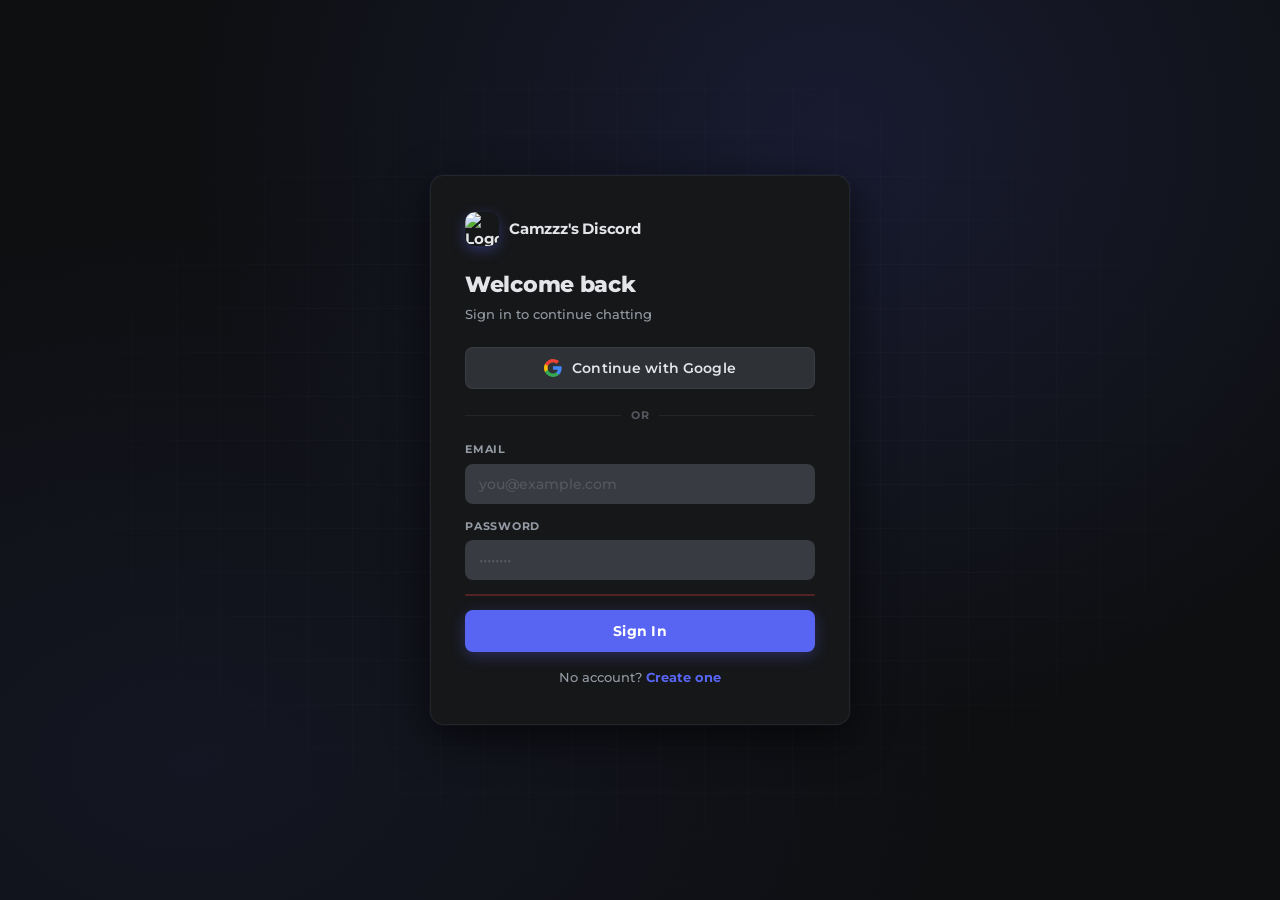
==== commit fbb552ef: "Update index.html" ====
--- a/index.html
+++ b/index.html
@@ -14,285 +14,326 @@
 </head>
 <body>
 
-  <!-- ========== AUTH SCREEN ========== -->
-  <div id="authScreen">
-    <div class="auth-bg-grid"></div>
-
-    <!-- LOGIN CARD -->
-    <div class="auth-card" id="loginCard">
-      <div class="auth-logo">
-        <img class="logo-icon-img" src="https://i.imgur.com/ELHSqM3.png" alt="Logo">
+<!-- ========== AUTH SCREEN ========== -->
+<div id="authScreen">
+  <div class="auth-bg-grid"></div>
+  <div class="auth-card" id="loginCard">
+    <div class="auth-logo"><img class="logo-icon-img" src="https://i.imgur.com/ELHSqM3.png" alt="Logo"><span>Camzzz's Discord</span></div>
+    <h2>Welcome back</h2>
+    <p class="auth-subtitle">Sign in to continue chatting</p>
+    <button id="googleSignInBtn" class="google-btn">
+      <svg width="18" height="18" viewBox="0 0 18 18"><path fill="#4285F4" d="M17.64 9.2c0-.637-.057-1.251-.164-1.84H9v3.481h4.844c-.209 1.125-.843 2.078-1.796 2.717v2.258h2.908c1.702-1.567 2.684-3.875 2.684-6.615z"/><path fill="#34A853" d="M9 18c2.43 0 4.467-.806 5.956-2.18l-2.908-2.259c-.806.54-1.837.86-3.048.86-2.344 0-4.328-1.584-5.036-3.711H.957v2.332C2.438 15.983 5.482 18 9 18z"/><path fill="#FBBC05" d="M3.964 10.71c-.18-.54-.282-1.117-.282-1.71s.102-1.17.282-1.71V4.958H.957C.347 6.173 0 7.548 0 9s.348 2.827.957 4.042l3.007-2.332z"/><path fill="#EA4335" d="M9 3.58c1.321 0 2.508.454 3.44 1.345l2.582-2.58C13.463.891 11.426 0 9 0 5.482 0 2.438 2.017.957 4.958L3.964 7.29C4.672 5.163 6.656 3.58 9 3.58z"/></svg>
+      Continue with Google
+    </button>
+    <div class="auth-divider"><span>or</span></div>
+    <div class="auth-field"><label>Email</label><input id="loginEmail" type="email" placeholder="you@example.com" autocomplete="email"></div>
+    <div class="auth-field"><label>Password</label><input id="loginPassword" type="password" placeholder="••••••••" autocomplete="current-password"></div>
+    <p id="loginError" class="auth-error"></p>
+    <button id="loginBtn" class="auth-btn">Sign In</button>
+    <p class="auth-switch">No account? <a id="showSignupBtn" href="#">Create one</a></p>
+    <p id="verifyNotice" class="verify-notice" style="display:none;">📧 Verify your email first. <a id="resendVerifyBtn" href="#">Resend</a></p>
+  </div>
+  <div class="auth-card" id="signupCard" style="display:none;">
+    <div class="auth-logo"><img class="logo-icon-img" src="https://i.imgur.com/ELHSqM3.png" alt="Logo"><span>Camzzz's Discord</span></div>
+    <h2>Create account</h2>
+    <p class="auth-subtitle">Join the server</p>
+    <button id="googleSignUpBtn" class="google-btn">
+      <svg width="18" height="18" viewBox="0 0 18 18"><path fill="#4285F4" d="M17.64 9.2c0-.637-.057-1.251-.164-1.84H9v3.481h4.844c-.209 1.125-.843 2.078-1.796 2.717v2.258h2.908c1.702-1.567 2.684-3.875 2.684-6.615z"/><path fill="#34A853" d="M9 18c2.43 0 4.467-.806 5.956-2.18l-2.908-2.259c-.806.54-1.837.86-3.048.86-2.344 0-4.328-1.584-5.036-3.711H.957v2.332C2.438 15.983 5.482 18 9 18z"/><path fill="#FBBC05" d="M3.964 10.71c-.18-.54-.282-1.117-.282-1.71s.102-1.17.282-1.71V4.958H.957C.347 6.173 0 7.548 0 9s.348 2.827.957 4.042l3.007-2.332z"/><path fill="#EA4335" d="M9 3.58c1.321 0 2.508.454 3.44 1.345l2.582-2.58C13.463.891 11.426 0 9 0 5.482 0 2.438 2.017.957 4.958L3.964 7.29C4.672 5.163 6.656 3.58 9 3.58z"/></svg>
+      Sign up with Google
+    </button>
+    <div class="auth-divider"><span>or</span></div>
+    <div class="auth-field"><label>Username</label><input id="signupUsername" type="text" placeholder="CoolUsername" maxlength="24"><span id="usernameCheck" class="field-hint"></span></div>
+    <div class="auth-field"><label>Email</label><input id="signupEmail" type="email" placeholder="you@example.com"></div>
+    <div class="auth-field"><label>Password</label><input id="signupPassword" type="password" placeholder="At least 6 characters"></div>
+    <p id="signupError" class="auth-error"></p>
+    <button id="signupBtn" class="auth-btn">Create Account</button>
+    <p class="auth-switch">Already have one? <a id="showLoginBtn" href="#">Sign in</a></p>
+  </div>
+  <div class="auth-card" id="googleUsernameCard" style="display:none;">
+    <div class="auth-logo"><img class="logo-icon-img" src="https://i.imgur.com/ELHSqM3.png" alt="Logo"><span>Camzzz's Discord</span></div>
+    <h2>Pick a username</h2>
+    <p class="auth-subtitle">How you'll appear in chat.</p>
+    <div class="auth-field"><label>Username</label><input id="googleUsername" type="text" placeholder="CoolUsername" maxlength="24"><span id="googleUsernameCheck" class="field-hint"></span></div>
+    <p id="googleUsernameError" class="auth-error"></p>
+    <button id="googleUsernameConfirmBtn" class="auth-btn">Let's go →</button>
+  </div>
+  <div class="auth-card" id="verifyCard" style="display:none;">
+    <div class="auth-logo"><img class="logo-icon-img" src="https://i.imgur.com/ELHSqM3.png" alt="Logo"><span>Camzzz's Discord</span></div>
+    <h2>Check your email</h2>
+    <p class="auth-subtitle">We sent a link to <strong id="verifyEmailAddr"></strong>.</p>
+    <button id="resendVerifyBtn2" class="auth-btn" style="margin-top:8px;">Resend Email</button>
+    <p class="auth-switch"><a id="backToLoginBtn" href="#">← Back to sign in</a></p>
+  </div>
+</div>
+
+<!-- ========== ADMIN PASSWORD GATE ========== -->
+<div id="adminMenuPasswordGate" style="display:none;">
+  <div class="gateCard">
+    <div class="gateLogo">🛡️ Admin Access</div>
+    <h2>Admin Login</h2>
+    <p class="gateSubtitle">Enter the admin password.</p>
+    <div class="inputRow">
+      <input id="adminMenuPasswordInput" type="password" placeholder="Admin password" autocomplete="off">
+      <button id="adminMenuEnterBtn">Enter</button>
+    </div>
+    <p id="adminMenuGateMessage" class="gateMessage"></p>
+  </div>
+</div>
+
+<!-- ========== ADMIN MENU ========== -->
+<div id="adminMenu" style="display:none;">
+  <div class="modMenuContainer wide">
+    <div class="modMenuHeader">
+      <div class="modMenuHeaderLeft">
+        <span class="modMenuIcon">🛡️</span>
+        <div><h2>Admin Panel</h2><p class="modMenuSubtitle">Full server administration</p></div>
+      </div>
+      <button id="adminMenuCloseBtn">✕ Close</button>
+    </div>
+    <div class="modSearchBar">
+      <span class="modSearchIcon">🔍</span>
+      <input id="adminSearchInput" type="text" placeholder="Search users by name or ID..." autocomplete="off">
+    </div>
+    <div class="modTabBar">
+      <button class="modTab active" data-tab="adminUsers">👥 Users <span class="modTabBadge" id="adminUsersTabBadge">0</span></button>
+      <button class="modTab" data-tab="adminBans">🚫 Bans <span class="modTabBadge" id="adminBansTabBadge">0</span></button>
+      <button class="modTab" data-tab="adminTags">🏷️ Tags <span class="modTabBadge" id="adminTagsTabBadge">0</span></button>
+      <button class="modTab" data-tab="adminTimeouts">⏱️ Timeouts <span class="modTabBadge" id="adminTimeoutsTabBadge">0</span></button>
+      <button class="modTab" data-tab="adminTagCreate">✨ Create Tag</button>
+      <button class="modTab" data-tab="adminLogs">📋 Logs <span class="modTabBadge" id="adminLogsTabBadge">0</span></button>
+    </div>
+    <div class="modTabContent active" id="tabAdminUsers"><div id="adminUsersList" style="padding:14px 16px;"></div></div>
+    <div class="modTabContent" id="tabAdminBans">
+      <div class="modSectionInner">
+        <label class="modLabel">Ban by User ID</label>
+        <div class="inputRow"><input id="adminBanUserInput" placeholder="User ID"><button id="adminBanUserBtn" class="mod-action-btn danger">🚫 Ban</button></div>
+      </div>
+      <div class="modSectionInner"><label class="modLabel">Currently Banned</label><div id="adminBannedList"></div></div>
+    </div>
+    <div class="modTabContent" id="tabAdminTags">
+      <div class="modSectionInner">
+        <label class="modLabel">Available Tags</label>
+        <div id="adminTagPalette" class="tagPalette"></div>
+      </div>
+      <div class="modSectionInner">
+        <label class="modLabel">Apply Tag</label>
+        <div class="inputRow">
+          <input id="adminTagUserIdInput" placeholder="User ID">
+          <input id="adminTagNameInput" placeholder="Tag (click above)" readonly>
+          <button id="adminAddTagBtn" class="mod-action-btn">➕ Add</button>
+        </div>
+      </div>
+      <div class="modSectionInner"><label class="modLabel">Tagged Users</label><div id="adminTaggedUsersList"></div></div>
+    </div>
+    <div class="modTabContent" id="tabAdminTimeouts">
+      <div class="modSectionInner">
+        <label class="modLabel">Timeout a User</label>
+        <div class="inputRow" style="margin-bottom:12px;"><input id="adminTimeoutUserIdInput" placeholder="User ID"></div>
+        <label class="modLabel">Duration</label>
+        <div class="timeoutDurationGrid">
+          <button class="timeoutDurBtn admin-dur" data-ms="300000">5 min</button>
+          <button class="timeoutDurBtn admin-dur" data-ms="1800000">30 min</button>
+          <button class="timeoutDurBtn admin-dur" data-ms="3600000">1 hour</button>
+          <button class="timeoutDurBtn admin-dur" data-ms="21600000">6 hours</button>
+          <button class="timeoutDurBtn admin-dur" data-ms="86400000">24 hours</button>
+          <button class="timeoutDurBtn admin-dur" data-ms="604800000">1 week</button>
+        </div>
+        <button id="adminApplyTimeoutBtn" class="mod-action-btn" style="margin-top:12px;width:100%;">⏱️ Apply Timeout</button>
+      </div>
+      <div class="modSectionInner"><label class="modLabel">Active Timeouts</label><div id="adminActiveTimeoutsList"></div></div>
+    </div>
+    <div class="modTabContent" id="tabAdminTagCreate">
+      <div class="modSectionInner">
+        <label class="modLabel">Create a New Tag</label>
+        <div style="margin-bottom:12px;">
+          <label class="modLabel" style="margin-bottom:6px;">Tag Name</label>
+          <input id="newTagName" type="text" placeholder="e.g. Legend" maxlength="20" class="mod-input-full">
+        </div>
+        <div style="margin-bottom:14px;">
+          <label class="modLabel" style="margin-bottom:6px;">Tag Color</label>
+          <div style="display:flex;align-items:center;gap:14px;">
+            <input id="newTagColor" type="color" value="#ff69b4" class="color-picker-input">
+            <div id="newTagPreview" class="tag-preview-wrap">
+              <span id="newTagPreviewLabel" class="tag-preview-text">[Preview]</span>
+            </div>
+          </div>
+        </div>
+        <button id="createTagBtn" class="mod-action-btn" style="width:100%;padding:12px;">✨ Create Tag</button>
+        <p id="createTagMsg" class="create-tag-msg"></p>
+      </div>
+      <div class="modSectionInner">
+        <label class="modLabel">Custom Tags</label>
+        <div id="customTagsList"></div>
+      </div>
+    </div>
+    <div class="modTabContent" id="tabAdminLogs">
+      <div class="modSectionInner">
+        <label class="modLabel">Recent Mod Actions</label>
+        <div id="modActionLogList"></div>
+      </div>
+    </div>
+  </div>
+</div>
+
+<!-- ========== MOD MENU ========== -->
+<div id="modMenu" style="display:none;">
+  <div class="modMenuContainer">
+    <div class="modMenuHeader">
+      <div class="modMenuHeaderLeft">
+        <span class="modMenuIcon">⚙️</span>
+        <div><h2>Mod Panel</h2><p class="modMenuSubtitle">Moderator controls</p></div>
+      </div>
+      <button id="modMenuCloseBtn">✕ Close</button>
+    </div>
+    <div class="modSearchBar">
+      <span class="modSearchIcon">🔍</span>
+      <input id="modSearchInput" type="text" placeholder="Search users..." autocomplete="off">
+    </div>
+    <div class="modTabBar">
+      <button class="modTab active" data-tab="modUsers">👥 Users <span class="modTabBadge" id="modUsersTabBadge">0</span></button>
+      <button class="modTab" data-tab="modTags">🏷️ Tags <span class="modTabBadge" id="modTagsTabBadge">0</span></button>
+      <button class="modTab" data-tab="modTimeouts">⏱️ Timeouts <span class="modTabBadge" id="modTimeoutsTabBadge">0</span></button>
+    </div>
+    <div class="modTabContent active" id="tabModUsers"><div id="modUsersList" style="padding:14px 16px;"></div></div>
+    <div class="modTabContent" id="tabModTags">
+      <div class="modSectionInner">
+        <label class="modLabel">Available Tags</label>
+        <div id="modTagPalette" class="tagPalette"></div>
+      </div>
+      <div class="modSectionInner">
+        <label class="modLabel">Apply Tag</label>
+        <div class="inputRow">
+          <input id="modTagUserIdInput" placeholder="User ID">
+          <input id="modTagNameInput" placeholder="Tag (click above)" readonly>
+          <button id="modAddTagBtn" class="mod-action-btn">➕ Add</button>
+        </div>
+      </div>
+      <div class="modSectionInner"><label class="modLabel">Tagged Users</label><div id="modTaggedUsersList"></div></div>
+    </div>
+    <div class="modTabContent" id="tabModTimeouts">
+      <div class="modSectionInner">
+        <label class="modLabel">Timeout a User</label>
+        <div class="inputRow" style="margin-bottom:12px;"><input id="modTimeoutUserIdInput" placeholder="User ID"></div>
+        <label class="modLabel">Duration</label>
+        <div class="timeoutDurationGrid">
+          <button class="timeoutDurBtn mod-dur" data-ms="300000">5 min</button>
+          <button class="timeoutDurBtn mod-dur" data-ms="1800000">30 min</button>
+          <button class="timeoutDurBtn mod-dur" data-ms="3600000">1 hour</button>
+          <button class="timeoutDurBtn mod-dur" data-ms="21600000">6 hours</button>
+          <button class="timeoutDurBtn mod-dur" data-ms="86400000">24 hours</button>
+          <button class="timeoutDurBtn mod-dur" data-ms="604800000">1 week</button>
+        </div>
+        <button id="modApplyTimeoutBtn" class="mod-action-btn" style="margin-top:12px;width:100%;">⏱️ Apply Timeout</button>
+      </div>
+      <div class="modSectionInner"><label class="modLabel">Active Timeouts</label><div id="modActiveTimeoutsList"></div></div>
+    </div>
+  </div>
+</div>
+
+<!-- ========== CONFIRM DIALOG ========== -->
+<div id="modConfirmDialog" style="display:none;">
+  <div class="confirmCard">
+    <div class="confirmIcon" id="confirmIcon">⚠️</div>
+    <h3 id="confirmTitle">Are you sure?</h3>
+    <p id="confirmMessage">This action cannot be undone.</p>
+    <div class="confirmBtns">
+      <button id="confirmCancelBtn" class="confirmBtn cancel">Cancel</button>
+      <button id="confirmOkBtn" class="confirmBtn ok">Confirm</button>
+    </div>
+  </div>
+</div>
+
+<!-- hidden file input -->
+<input type="file" id="avatarFileInput" accept="image/*" style="display:none;">
+
+<!-- ========== LOADING ========== -->
+<div id="loadingScreen" style="display:none;">
+  <div class="loading-content">
+    <img class="loading-logo-img" src="https://i.imgur.com/ELHSqM3.png" alt="Logo">
+    <h2>Loading Chat...</h2>
+    <div id="countdownContainer"><div id="countdownBar"></div></div>
+    <p id="countdownText">3s</p>
+  </div>
+</div>
+
+<!-- ========== MAIN APP ========== -->
+<div id="appContainer" style="display:none;">
+  <div id="sidebar">
+    <div class="sidebar-top">
+      <div class="sidebar-brand">
+        <img class="sidebar-logo-img" src="https://i.imgur.com/ELHSqM3.png" alt="Logo">
         <span>Camzzz's Discord</span>
       </div>
-      <h2>Welcome back</h2>
-      <p class="auth-subtitle">Sign in to continue chatting</p>
-      <button id="googleSignInBtn" class="google-btn">
-        <svg width="18" height="18" viewBox="0 0 18 18">
-          <path fill="#4285F4" d="M17.64 9.2c0-.637-.057-1.251-.164-1.84H9v3.481h4.844c-.209 1.125-.843 2.078-1.796 2.717v2.258h2.908c1.702-1.567 2.684-3.875 2.684-6.615z"/>
-          <path fill="#34A853" d="M9 18c2.43 0 4.467-.806 5.956-2.18l-2.908-2.259c-.806.54-1.837.86-3.048.86-2.344 0-4.328-1.584-5.036-3.711H.957v2.332C2.438 15.983 5.482 18 9 18z"/>
-          <path fill="#FBBC05" d="M3.964 10.71c-.18-.54-.282-1.117-.282-1.71s.102-1.17.282-1.71V4.958H.957C.347 6.173 0 7.548 0 9s.348 2.827.957 4.042l3.007-2.332z"/>
-          <path fill="#EA4335" d="M9 3.58c1.321 0 2.508.454 3.44 1.345l2.582-2.58C13.463.891 11.426 0 9 0 5.482 0 2.438 2.017.957 4.958L3.964 7.29C4.672 5.163 6.656 3.58 9 3.58z"/>
-        </svg>
-        Continue with Google
-      </button>
-      <div class="auth-divider"><span>or</span></div>
-      <div class="auth-field">
-        <label>Email</label>
-        <input id="loginEmail" type="email" placeholder="you@example.com" autocomplete="email">
-      </div>
-      <div class="auth-field">
-        <label>Password</label>
-        <input id="loginPassword" type="password" placeholder="••••••••" autocomplete="current-password">
-      </div>
-      <p id="loginError" class="auth-error"></p>
-      <button id="loginBtn" class="auth-btn">Sign In</button>
-      <p class="auth-switch">No account? <a id="showSignupBtn" href="#">Create one</a></p>
-      <p id="verifyNotice" class="verify-notice" style="display:none;">
-        📧 Please verify your email first. <a id="resendVerifyBtn" href="#">Resend email</a>
-      </p>
-    </div>
-
-    <!-- SIGNUP CARD -->
-    <div class="auth-card" id="signupCard" style="display:none;">
-      <div class="auth-logo">
-        <img class="logo-icon-img" src="https://i.imgur.com/ELHSqM3.png" alt="Logo">
-        <span>Camzzz's Discord</span>
-      </div>
-      <h2>Create account</h2>
-      <p class="auth-subtitle">Join the server — it's invite-only</p>
-      <button id="googleSignUpBtn" class="google-btn">
-        <svg width="18" height="18" viewBox="0 0 18 18">
-          <path fill="#4285F4" d="M17.64 9.2c0-.637-.057-1.251-.164-1.84H9v3.481h4.844c-.209 1.125-.843 2.078-1.796 2.717v2.258h2.908c1.702-1.567 2.684-3.875 2.684-6.615z"/>
-          <path fill="#34A853" d="M9 18c2.43 0 4.467-.806 5.956-2.18l-2.908-2.259c-.806.54-1.837.86-3.048.86-2.344 0-4.328-1.584-5.036-3.711H.957v2.332C2.438 15.983 5.482 18 9 18z"/>
-          <path fill="#FBBC05" d="M3.964 10.71c-.18-.54-.282-1.117-.282-1.71s.102-1.17.282-1.71V4.958H.957C.347 6.173 0 7.548 0 9s.348 2.827.957 4.042l3.007-2.332z"/>
-          <path fill="#EA4335" d="M9 3.58c1.321 0 2.508.454 3.44 1.345l2.582-2.58C13.463.891 11.426 0 9 0 5.482 0 2.438 2.017.957 4.958L3.964 7.29C4.672 5.163 6.656 3.58 9 3.58z"/>
-        </svg>
-        Sign up with Google
-      </button>
-      <div class="auth-divider"><span>or</span></div>
-      <div class="auth-field">
-        <label>Username</label>
-        <input id="signupUsername" type="text" placeholder="CoolUsername" maxlength="24">
-        <span id="usernameCheck" class="field-hint"></span>
-      </div>
-      <div class="auth-field">
-        <label>Email</label>
-        <input id="signupEmail" type="email" placeholder="you@example.com" autocomplete="email">
-      </div>
-      <div class="auth-field">
-        <label>Password</label>
-        <input id="signupPassword" type="password" placeholder="At least 6 characters" autocomplete="new-password">
-      </div>
-      <p id="signupError" class="auth-error"></p>
-      <button id="signupBtn" class="auth-btn">Create Account</button>
-      <p class="auth-switch">Already have one? <a id="showLoginBtn" href="#">Sign in</a></p>
-    </div>
-
-    <!-- GOOGLE USERNAME PICKER (new Google users only) -->
-    <div class="auth-card" id="googleUsernameCard" style="display:none;">
-      <div class="auth-logo">
-        <img class="logo-icon-img" src="https://i.imgur.com/ELHSqM3.png" alt="Logo">
-        <span>Camzzz's Discord</span>
-      </div>
-      <h2>Pick a username</h2>
-      <p class="auth-subtitle">How you'll appear in chat. You can change it once per week.</p>
-      <div class="auth-field">
-        <label>Username</label>
-        <input id="googleUsername" type="text" placeholder="CoolUsername" maxlength="24">
-        <span id="googleUsernameCheck" class="field-hint"></span>
-      </div>
-      <p id="googleUsernameError" class="auth-error"></p>
-      <button id="googleUsernameConfirmBtn" class="auth-btn">Let's go →</button>
-    </div>
-
-    <!-- VERIFY EMAIL CARD -->
-    <div class="auth-card" id="verifyCard" style="display:none;">
-      <div class="auth-logo">
-        <img class="logo-icon-img" src="https://i.imgur.com/ELHSqM3.png" alt="Logo">
-        <span>Camzzz's Discord</span>
-      </div>
-      <h2>Check your email</h2>
-      <p class="auth-subtitle">We sent a verification link to <strong id="verifyEmailAddr"></strong>. Click it to activate your account.</p>
-      <button id="resendVerifyBtn2" class="auth-btn" style="margin-top:8px;">Resend Email</button>
-      <p class="auth-switch"><a id="backToLoginBtn" href="#">← Back to sign in</a></p>
-    </div>
-  </div>
-
-  <!-- ========== MOD MENU PASSWORD GATE ========== -->
-  <div id="modMenuPasswordGate" style="display:none;">
-    <div class="gateCard">
-      <div class="gateLogo">🛡️ Mod Access</div>
-      <h2>Moderator Login</h2>
-      <p class="gateSubtitle">Enter the mod password to access admin controls.</p>
-      <div class="inputRow">
-        <input id="modMenuPasswordInput" type="password" placeholder="Mod password" autocomplete="off">
-        <button id="modMenuEnterBtn">Enter</button>
-      </div>
-      <p id="modMenuGateMessage" class="gateMessage"></p>
-    </div>
-  </div>
-
-  <!-- ========== MOD MENU ========== -->
-  <div id="modMenu" style="display:none;">
-    <div class="modMenuContainer">
-
-      <!-- Header -->
-      <div class="modMenuHeader">
-        <div class="modMenuHeaderLeft">
-          <span class="modMenuIcon">⚙️</span>
-          <div>
-            <h2>Moderator Panel</h2>
-            <p class="modMenuSubtitle">Server administration controls</p>
-          </div>
-        </div>
-        <button id="modMenuCloseBtn">✕ Close</button>
-      </div>
-
-      <!-- Search Bar -->
-      <div class="modSearchBar">
-        <span class="modSearchIcon">🔍</span>
-        <input id="modSearchInput" type="text" placeholder="Search users by name or ID..." autocomplete="off">
-      </div>
-
-      <!-- Tab Bar -->
-      <div class="modTabBar">
-        <button class="modTab active" data-tab="users">
-          <span>👥</span> Users
-          <span class="modTabBadge" id="usersTabBadge">0</span>
-        </button>
-        <button class="modTab" data-tab="bans">
-          <span>🚫</span> Bans
-          <span class="modTabBadge" id="bansTabBadge">0</span>
-        </button>
-        <button class="modTab" data-tab="tags">
-          <span>🏷️</span> Tags
-          <span class="modTabBadge" id="tagsTabBadge">0</span>
-        </button>
-      </div>
-
-      <!-- TAB: USERS -->
-      <div class="modTabContent active" id="tabUsers">
-        <div id="allUsersList"></div>
-      </div>
-
-      <!-- TAB: BANS -->
-      <div class="modTabContent" id="tabBans">
-        <div class="modSectionInner">
-          <label class="modLabel">Ban a User by ID</label>
-          <div class="inputRow">
-            <input id="banUserInput" placeholder="Enter User ID">
-            <button id="banUserBtn" class="mod-action-btn danger">🚫 Ban</button>
-          </div>
-        </div>
-        <div class="modSectionInner">
-          <label class="modLabel">Currently Banned</label>
-          <div id="bannedUsersList"></div>
-        </div>
-      </div>
-
-      <!-- TAB: TAGS -->
-      <div class="modTabContent" id="tabTags">
-        <div class="modSectionInner">
-          <label class="modLabel">Available Tags — click to select</label>
-          <div id="tagPalette" class="tagPalette"></div>
-        </div>
-        <div class="modSectionInner">
-          <label class="modLabel">Apply Tag to User</label>
-          <div class="inputRow">
-            <input id="tagUserIdInput" placeholder="User ID">
-            <input id="tagNameInput" placeholder="Tag name (or click above)" readonly>
-            <button id="addTagBtn" class="mod-action-btn">➕ Add</button>
-          </div>
-          <p class="modHint">Click a tag above to auto-fill, then enter the User ID and hit Add.</p>
-        </div>
-        <div class="modSectionInner">
-          <label class="modLabel">Tagged Users</label>
-          <div id="userTagsList"></div>
-        </div>
-      </div>
-
-    </div>
-  </div>
-
-  <!-- ========== CONFIRM DIALOG ========== -->
-  <div id="modConfirmDialog" style="display:none;">
-    <div class="confirmCard">
-      <div class="confirmIcon" id="confirmIcon">⚠️</div>
-      <h3 id="confirmTitle">Are you sure?</h3>
-      <p id="confirmMessage">This action cannot be undone.</p>
-      <div class="confirmBtns">
-        <button id="confirmCancelBtn" class="confirmBtn cancel">Cancel</button>
-        <button id="confirmOkBtn" class="confirmBtn ok">Confirm</button>
-      </div>
-    </div>
-  </div>
-
-  <!-- ========== LOADING SCREEN ========== -->
-  <div id="loadingScreen" style="display:none;">
-    <div class="loading-content">
-      <img class="loading-logo-img" src="https://i.imgur.com/ELHSqM3.png" alt="Logo">
-      <h2>Loading Chat...</h2>
-      <div id="countdownContainer"><div id="countdownBar"></div></div>
-      <p id="countdownText">3s</p>
-    </div>
-  </div>
-
-  <!-- ========== MAIN APP ========== -->
-  <div id="appContainer" style="display:none;">
-
-    <!-- SIDEBAR -->
-    <div id="sidebar">
-      <div class="sidebar-top">
-        <div class="sidebar-brand">
-          <img class="sidebar-logo-img" src="https://i.imgur.com/ELHSqM3.png" alt="Logo">
-          <span>Camzzz's Discord</span>
-        </div>
-      </div>
-      <div class="sidebar-section">
-        <div class="sidebar-section-label">CHANNELS</div>
-        <button class="serverBtn" data-server="server1"><span class="channel-hash">#</span> general</button>
-        <button class="serverBtn" data-server="server2"><span class="channel-hash">#</span> general-2</button>
-      </div>
-      <div class="sidebar-section">
-        <div class="sidebar-section-label">APPEARANCE</div>
-        <div id="colorPickerBtn"></div>
-        <div id="themeColorSection"></div>
-        <div id="textSizeSection"></div>
-      </div>
-      <div class="sidebar-user-panel">
-        <div class="user-avatar" id="sidebarAvatar">?</div>
-        <div class="user-info">
-          <div id="sidebarUsername" class="user-name">Loading...</div>
-          <div class="user-status">● Online</div>
-        </div>
-        <button id="logoutBtn" class="logout-btn" title="Sign out">⏻</button>
-      </div>
-    </div>
-
-    <!-- CHAT -->
-    <div id="chatContainer">
-      <div id="chatHeader">
-        <span class="channel-hash" style="font-size:18px;">#</span>
-        <span id="channelName">general</span>
-        <div id="betaWarning">⚠ Beta — messages may lag. Click to dismiss.</div>
-      </div>
-      <div id="chatbox"></div>
-      <div id="usernameChangeBar" style="display:none;">
-        <div class="username-change-inner">
-          <input id="usernameChangeInput" placeholder="New username" maxlength="24">
-          <span id="usernameChangeCooldown" class="cooldown-hint"></span>
-          <button id="usernameChangeSaveBtn">Save</button>
-          <button id="usernameChangeCancelBtn">Cancel</button>
-        </div>
-      </div>
-      <div id="inputArea">
-        <button id="changeUsernameBtn" class="input-icon-btn" title="Change username">✏️</button>
-        <input id="msgInput" placeholder="Message #general">
-        <button id="sendBtn">Send</button>
-      </div>
-    </div>
-  </div>
-
-  <script src="script.js"></script>
+    </div>
+    <div class="sidebar-section">
+      <div class="sidebar-section-label">CHANNELS</div>
+      <button class="serverBtn selected" data-server="server1"><span class="channel-hash">#</span><span class="channel-label">general</span><span class="unread-dot" id="unread-server1" style="display:none;"></span></button>
+      <button class="serverBtn" data-server="server2"><span class="channel-hash">#</span><span class="channel-label">general-2</span><span class="unread-dot" id="unread-server2" style="display:none;"></span></button>
+      <div id="privateChannelBtn"></div>
+      <div id="modChatBtn"></div>
+    </div>
+    <div class="sidebar-section">
+      <div class="sidebar-section-label">ONLINE</div>
+      <div class="online-count-display">
+        <span class="online-dot"></span>
+        <span id="onlineCountNum">0</span>&nbsp;online
+      </div>
+    </div>
+    <div class="sidebar-section">
+      <div class="sidebar-section-label">APPEARANCE</div>
+      <div id="colorPickerBtn"></div>
+      <div id="themeColorSection"></div>
+      <div id="textSizeSection"></div>
+    </div>
+    <div class="sidebar-user-panel">
+      <div class="user-avatar-wrap" id="sidebarAvatarWrap" title="Click to change profile picture">
+        <div class="user-avatar" id="sidebarAvatar"></div>
+      </div>
+      <div class="user-info">
+        <div id="sidebarUsername" class="user-name">Loading...</div>
+        <div id="sidebarUserTags" class="sidebar-user-tags"></div>
+        <div class="user-status">● Online</div>
+      </div>
+      <button id="logoutBtn" class="logout-btn" title="Sign out">⏻</button>
+    </div>
+  </div>
+
+  <div id="chatContainer">
+    <div id="chatHeader">
+      <span class="channel-hash" style="font-size:18px;">#</span>
+      <span id="channelName">general</span>
+      <div id="betaWarning">⚠ Beta — messages may lag. Click to dismiss.</div>
+    </div>
+    <div id="chatbox"></div>
+    <div id="typingIndicator" class="typing-indicator" style="display:none;">
+      <div class="typing-dots"><span></span><span></span><span></span></div>
+      <span id="typingText"></span>
+    </div>
+    <div id="scrollToBottomBtn" class="scroll-to-bottom" style="display:none;">↓ New messages</div>
+    <div id="replyBar" style="display:none;">
+      <div class="reply-bar-inner">
+        <span class="reply-bar-label">↩ Replying to <strong id="replyToName"></strong></span>
+        <span class="reply-bar-preview" id="replyToPreview"></span>
+        <button id="cancelReplyBtn">✕</button>
+      </div>
+    </div>
+    <div id="usernameChangeBar" style="display:none;">
+      <div class="username-change-inner">
+        <input id="usernameChangeInput" placeholder="New username" maxlength="24">
+        <span id="usernameChangeCooldown" class="cooldown-hint"></span>
+        <button id="usernameChangeSaveBtn">Save</button>
+        <button id="usernameChangeCancelBtn">Cancel</button>
+      </div>
+    </div>
+    <div id="mentionDropdown" class="mention-dropdown" style="display:none;"></div>
+    <div id="inputArea">
+      <button id="changeUsernameBtn" class="input-icon-btn" title="Change username">✏️</button>
+      <input id="msgInput" placeholder="Message #general">
+      <button id="sendBtn">Send</button>
+    </div>
+  </div>
+</div>
+
+<script src="script.js"></script>
 </body>
 </html>
--- a/style.css
+++ b/style.css
@@ -1,5 +1,9 @@
 /* ========== RESET & BASE ========== */
-*, *::before, *::after { box-sizing: border-box; margin: 0; padding: 0; }
+*, *::before, *::after {
+  box-sizing: border-box;
+  margin: 0;
+  padding: 0;
+}
 
 :root {
   --bg-darkest:   #0e0f11;
@@ -33,10 +37,17 @@
   overflow: hidden;
   font-size: 14px;
   line-height: 1.5;
+  -webkit-font-smoothing: antialiased;
+  -moz-osx-font-smoothing: grayscale;
 }
 
 input, button, textarea, select {
   font-family: 'Montserrat', sans-serif;
+}
+
+a {
+  color: var(--accent);
+  text-decoration: none;
 }
 
 /* ========== AUTH SCREEN ========== */
@@ -62,6 +73,7 @@
   background-size: 44px 44px;
   pointer-events: none;
   mask-image: radial-gradient(ellipse at center, black 40%, transparent 80%);
+  -webkit-mask-image: radial-gradient(ellipse at center, black 40%, transparent 80%);
 }
 
 .auth-card {
@@ -73,14 +85,20 @@
   padding: 36px 34px;
   box-shadow: var(--shadow), 0 0 0 1px rgba(88,101,242,0.08);
   animation: authCardIn 0.4s cubic-bezier(0.22, 1, 0.36, 1);
+  z-index: 1;
 }
 
 @keyframes authCardIn {
-  from { opacity: 0; transform: translateY(20px) scale(0.97); }
-  to   { opacity: 1; transform: translateY(0) scale(1); }
-}
-
-/* Logo row */
+  from {
+    opacity: 0;
+    transform: translateY(20px) scale(0.97);
+  }
+  to {
+    opacity: 1;
+    transform: translateY(0) scale(1);
+  }
+}
+
 .auth-logo {
   display: flex;
   align-items: center;
@@ -89,6 +107,7 @@
   font-weight: 700;
   font-size: 15px;
   color: var(--text-primary);
+  letter-spacing: -0.2px;
 }
 
 .logo-icon-img {
@@ -98,7 +117,9 @@
   object-fit: cover;
   box-shadow: 0 4px 14px rgba(88,101,242,0.35);
   transition: transform var(--transition), box-shadow var(--transition);
-}
+  flex-shrink: 0;
+}
+
 .logo-icon-img:hover {
   transform: rotate(-8deg) scale(1.1);
   box-shadow: 0 6px 20px rgba(88,101,242,0.55);
@@ -109,6 +130,7 @@
   font-weight: 800;
   margin-bottom: 4px;
   letter-spacing: -0.3px;
+  color: var(--text-primary);
 }
 
 .auth-subtitle {
@@ -116,6 +138,7 @@
   font-size: 13px;
   margin-bottom: 22px;
   font-weight: 500;
+  line-height: 1.5;
 }
 
 /* Google button */
@@ -133,16 +156,28 @@
   font-size: 14px;
   font-weight: 600;
   cursor: pointer;
-  transition: background var(--transition), border-color var(--transition),
-              transform 0.15s ease, box-shadow var(--transition);
-}
+  transition:
+    background var(--transition),
+    border-color var(--transition),
+    transform 0.15s ease,
+    box-shadow var(--transition);
+  letter-spacing: 0.01em;
+}
+
 .google-btn:hover {
   background: var(--bg-input);
   border-color: var(--border-hover);
   transform: translateY(-2px);
   box-shadow: 0 6px 20px rgba(0,0,0,0.3);
 }
-.google-btn:active { transform: translateY(0); }
+
+.google-btn:active {
+  transform: translateY(0);
+}
+
+.google-btn svg {
+  flex-shrink: 0;
+}
 
 /* Divider */
 .auth-divider {
@@ -156,15 +191,20 @@
   letter-spacing: 0.08em;
   text-transform: uppercase;
 }
-.auth-divider::before, .auth-divider::after {
+
+.auth-divider::before,
+.auth-divider::after {
   content: '';
   flex: 1;
   height: 1px;
   background: var(--border);
 }
 
-/* Fields */
-.auth-field { margin-bottom: 14px; }
+/* Form fields */
+.auth-field {
+  margin-bottom: 14px;
+}
+
 .auth-field label {
   display: block;
   font-size: 11px;
@@ -174,6 +214,7 @@
   color: var(--text-muted);
   margin-bottom: 6px;
 }
+
 .auth-field input {
   width: 100%;
   padding: 10px 13px;
@@ -184,19 +225,45 @@
   font-size: 14px;
   font-weight: 500;
   outline: none;
-  transition: border-color var(--transition), box-shadow var(--transition), background var(--transition);
-}
-.auth-field input:hover { background: #404349; }
+  transition:
+    border-color var(--transition),
+    box-shadow var(--transition),
+    background var(--transition);
+}
+
+.auth-field input:hover {
+  background: #404349;
+}
+
 .auth-field input:focus {
   border-color: var(--accent);
   box-shadow: 0 0 0 3px rgba(88,101,242,0.2);
   background: var(--bg-input);
 }
 
-.field-hint { font-size: 11px; margin-top: 5px; display: block; min-height: 16px; font-weight: 600; }
-.field-hint.ok    { color: var(--green); }
-.field-hint.taken { color: var(--red); }
-
+.auth-field input::placeholder {
+  color: var(--text-dim);
+}
+
+/* Field hint (username check) */
+.field-hint {
+  font-size: 11px;
+  margin-top: 5px;
+  display: block;
+  min-height: 16px;
+  font-weight: 600;
+  transition: color var(--transition);
+}
+
+.field-hint.ok {
+  color: var(--green);
+}
+
+.field-hint.taken {
+  color: var(--red);
+}
+
+/* Auth error */
 .auth-error {
   color: #fca5a5;
   font-size: 12px;
@@ -211,12 +278,13 @@
   overflow: hidden;
   transition: max-height 0.25s ease, padding 0.25s ease;
 }
+
 .auth-error.show {
   max-height: 80px;
   padding: 8px 12px;
 }
 
-/* Main auth button */
+/* Auth button */
 .auth-btn {
   width: 100%;
   padding: 12px;
@@ -228,29 +296,27 @@
   font-weight: 700;
   cursor: pointer;
   letter-spacing: 0.02em;
-  transition: background var(--transition), transform 0.15s ease,
-              box-shadow var(--transition);
+  transition:
+    background var(--transition),
+    transform 0.15s ease,
+    box-shadow var(--transition);
   box-shadow: 0 4px 15px rgba(88,101,242,0.3);
   margin-top: 4px;
   position: relative;
   overflow: hidden;
 }
-.auth-btn::after {
-  content: '';
-  position: absolute;
-  inset: 0;
-  background: linear-gradient(135deg, rgba(255,255,255,0.1), transparent);
-  opacity: 0;
-  transition: opacity var(--transition);
-}
+
 .auth-btn:hover {
   background: var(--accent-hover);
   transform: translateY(-2px);
   box-shadow: 0 8px 25px rgba(88,101,242,0.45);
 }
-.auth-btn:hover::after { opacity: 1; }
-.auth-btn:active { transform: translateY(0); box-shadow: 0 2px 8px rgba(88,101,242,0.3); }
-
+
+.auth-btn:active {
+  transform: translateY(0);
+}
+
+/* Switch links */
 .auth-switch {
   text-align: center;
   margin-top: 16px;
@@ -258,17 +324,20 @@
   color: var(--text-muted);
   font-weight: 500;
 }
+
 .auth-switch a {
   color: var(--accent);
   text-decoration: none;
   font-weight: 700;
-  transition: color var(--transition), text-shadow var(--transition);
-}
+  transition: color var(--transition);
+}
+
 .auth-switch a:hover {
   color: #818cf8;
-  text-shadow: 0 0 12px rgba(88,101,242,0.5);
-}
-
+  text-shadow: 0 0 12px rgba(88,101,242,0.4);
+}
+
+/* Verify notice */
 .verify-notice {
   margin-top: 14px;
   padding: 10px 12px;
@@ -279,10 +348,16 @@
   font-weight: 500;
   color: #a5b4fc;
   text-align: center;
-}
-.verify-notice a { color: var(--accent); font-weight: 700; }
-
-/* ========== MOD GATE ========== */
+  line-height: 1.6;
+}
+
+.verify-notice a {
+  color: var(--accent);
+  font-weight: 700;
+  text-decoration: underline;
+}
+
+/* ========== MOD PASSWORD GATE ========== */
 #modMenuPasswordGate {
   position: fixed;
   inset: 0;
@@ -292,6 +367,7 @@
   justify-content: center;
   z-index: 3000;
   backdrop-filter: blur(6px);
+  -webkit-backdrop-filter: blur(6px);
 }
 
 .gateCard {
@@ -300,10 +376,11 @@
   border: 1px solid var(--border);
   border-radius: var(--radius-lg);
   padding: 34px;
-  box-shadow: var(--shadow);
+  box-shadow: var(--shadow), 0 0 0 1px rgba(88,101,242,0.08);
   text-align: center;
-  animation: authCardIn 0.3s ease;
-}
+  animation: authCardIn 0.3s cubic-bezier(0.22, 1, 0.36, 1);
+}
+
 .gateLogo {
   display: inline-block;
   padding: 6px 18px;
@@ -313,119 +390,42 @@
   font-size: 13px;
   margin-bottom: 14px;
   box-shadow: 0 4px 16px var(--accent-glow);
-}
-.gateCard h2 { font-size: 20px; font-weight: 800; margin-bottom: 6px; }
-.gateSubtitle { color: var(--text-muted); font-size: 13px; margin-bottom: 18px; }
-.gateMessage { font-size: 12px; min-height: 18px; margin-top: 8px; font-weight: 600; }
-
-/* ========== MOD MENU ========== */
-#modMenu {
-  position: fixed;
-  inset: 0;
-  background: rgba(0,0,0,0.82);
-  display: flex;
-  align-items: center;
-  justify-content: center;
-  z-index: 3001;
-  backdrop-filter: blur(6px);
-}
-
-.modMenuContainer {
-  width: 560px;
-  max-height: 85vh;
-  background: var(--bg-dark);
-  border: 1px solid var(--border);
-  border-radius: var(--radius-lg);
-  overflow-y: auto;
-  box-shadow: var(--shadow);
-  animation: authCardIn 0.3s ease;
-}
-.modMenuContainer::-webkit-scrollbar { width: 5px; }
-.modMenuContainer::-webkit-scrollbar-thumb { background: var(--bg-input); border-radius: 3px; }
-
-.modMenuHeader {
-  display: flex;
-  align-items: center;
-  justify-content: space-between;
-  padding: 20px 26px 16px;
-  border-bottom: 1px solid var(--border);
-  position: sticky;
-  top: 0;
-  background: var(--bg-dark);
-  z-index: 1;
-}
-.modMenuHeader h2 { font-size: 17px; font-weight: 800; }
-
-#modMenuCloseBtn {
-  padding: 7px 14px;
-  background: var(--red);
-  border: none;
-  border-radius: var(--radius);
-  color: white;
-  font-weight: 700;
+  letter-spacing: 0.04em;
+}
+
+.gateCard h2 {
+  font-size: 20px;
+  font-weight: 800;
+  margin-bottom: 6px;
+  letter-spacing: -0.3px;
+}
+
+.gateSubtitle {
+  color: var(--text-muted);
+  font-size: 13px;
+  margin-bottom: 18px;
+  font-weight: 500;
+  line-height: 1.5;
+}
+
+.gateMessage {
   font-size: 12px;
-  cursor: pointer;
-  transition: opacity var(--transition), transform 0.15s;
-}
-#modMenuCloseBtn:hover { opacity: 0.85; transform: scale(1.05); }
-
-.modSection {
-  padding: 16px 26px;
-  border-bottom: 1px solid var(--border);
-}
-.modSection:last-child { border-bottom: none; }
-.modSection h3 {
-  font-size: 10px;
-  font-weight: 700;
-  letter-spacing: 0.1em;
-  text-transform: uppercase;
-  color: var(--text-muted);
-  margin-bottom: 10px;
-}
-
-.userItem {
-  padding: 8px 12px;
-  background: var(--bg-lighter);
-  border-radius: var(--radius);
-  margin: 5px 0;
-  display: flex;
-  justify-content: space-between;
-  align-items: center;
-  font-size: 13px;
-  font-weight: 500;
-  transition: background var(--transition);
-}
-.userItem:hover { background: var(--bg-input); }
-
-.mod-action-btn, .unbanBtn, .removeTagBtn, .removeUserBtn {
-  padding: 6px 12px;
-  background: var(--accent);
-  border: none;
-  border-radius: var(--radius);
-  color: white;
-  font-size: 11px;
-  font-weight: 700;
-  cursor: pointer;
-  white-space: nowrap;
-  transition: background var(--transition), transform 0.15s;
-}
-.mod-action-btn:hover, .unbanBtn:hover, .removeTagBtn:hover, .removeUserBtn:hover {
-  background: var(--accent-hover);
-  transform: scale(1.04);
-}
-
-#allUsersList { max-height: 180px; overflow-y: auto; }
-#allUsersList::-webkit-scrollbar { width: 4px; }
-#allUsersList::-webkit-scrollbar-thumb { background: var(--bg-input); border-radius: 2px; }
-
-.inputRow {
+  min-height: 18px;
+  margin-top: 8px;
+  font-weight: 600;
+  transition: color var(--transition);
+}
+
+.gateCard .inputRow {
   display: flex;
   gap: 8px;
   align-items: center;
-}
-.inputRow input {
+  margin-top: 6px;
+}
+
+.gateCard .inputRow input {
   flex: 1;
-  padding: 9px 11px;
+  padding: 9px 12px;
   background: var(--bg-input);
   border: 1px solid transparent;
   border-radius: var(--radius);
@@ -433,9 +433,861 @@
   font-size: 13px;
   font-weight: 500;
   outline: none;
-  transition: border-color var(--transition);
-}
-.inputRow input:focus { border-color: var(--accent); }
+  transition: border-color var(--transition), box-shadow var(--transition);
+}
+
+.gateCard .inputRow input:focus {
+  border-color: var(--accent);
+  box-shadow: 0 0 0 3px rgba(88,101,242,0.15);
+}
+
+.gateCard .inputRow input::placeholder {
+  color: var(--text-dim);
+}
+
+.gateCard .inputRow button {
+  padding: 9px 18px;
+  background: var(--accent);
+  border: none;
+  border-radius: var(--radius);
+  color: white;
+  font-weight: 700;
+  font-size: 13px;
+  cursor: pointer;
+  font-family: 'Montserrat', sans-serif;
+  transition: background var(--transition), transform 0.15s, box-shadow var(--transition);
+  box-shadow: 0 4px 12px rgba(88,101,242,0.3);
+  white-space: nowrap;
+}
+
+.gateCard .inputRow button:hover {
+  background: var(--accent-hover);
+  transform: scale(1.04);
+  box-shadow: 0 6px 18px rgba(88,101,242,0.4);
+}
+
+/* ========== MOD MENU ========== */
+#modMenu {
+  position: fixed;
+  inset: 0;
+  background: rgba(0,0,0,0.85);
+  display: flex;
+  align-items: center;
+  justify-content: center;
+  z-index: 3001;
+  backdrop-filter: blur(8px);
+  -webkit-backdrop-filter: blur(8px);
+}
+
+.modMenuContainer {
+  width: 640px;
+  max-height: 88vh;
+  background: var(--bg-dark);
+  border: 1px solid rgba(88,101,242,0.2);
+  border-radius: 18px;
+  overflow: hidden;
+  box-shadow:
+    0 24px 60px rgba(0,0,0,0.7),
+    0 0 0 1px rgba(88,101,242,0.08),
+    inset 0 1px 0 rgba(255,255,255,0.04);
+  display: flex;
+  flex-direction: column;
+  animation: modMenuIn 0.35s cubic-bezier(0.22, 1, 0.36, 1);
+}
+
+@keyframes modMenuIn {
+  from {
+    opacity: 0;
+    transform: translateY(28px) scale(0.95);
+  }
+  to {
+    opacity: 1;
+    transform: translateY(0) scale(1);
+  }
+}
+
+/* Mod menu header */
+.modMenuHeader {
+  display: flex;
+  align-items: center;
+  justify-content: space-between;
+  padding: 22px 26px 18px;
+  background: linear-gradient(135deg, rgba(88,101,242,0.1), rgba(88,101,242,0.03));
+  border-bottom: 1px solid var(--border);
+  flex-shrink: 0;
+}
+
+.modMenuHeaderLeft {
+  display: flex;
+  align-items: center;
+  gap: 13px;
+}
+
+.modMenuIcon {
+  font-size: 30px;
+  filter: drop-shadow(0 0 14px rgba(88,101,242,0.7));
+  flex-shrink: 0;
+  line-height: 1;
+}
+
+.modMenuHeader h2 {
+  font-size: 18px;
+  font-weight: 800;
+  letter-spacing: -0.3px;
+  margin: 0;
+  color: var(--text-primary);
+}
+
+.modMenuSubtitle {
+  font-size: 11px;
+  color: var(--text-dim);
+  font-weight: 500;
+  margin: 2px 0 0;
+  letter-spacing: 0.02em;
+}
+
+#modMenuCloseBtn {
+  padding: 8px 16px;
+  background: rgba(237,66,69,0.12);
+  border: 1px solid rgba(237,66,69,0.25);
+  border-radius: 10px;
+  color: #f87171;
+  font-weight: 700;
+  font-size: 12px;
+  cursor: pointer;
+  transition: all var(--transition);
+  font-family: 'Montserrat', sans-serif;
+  letter-spacing: 0.02em;
+  flex-shrink: 0;
+}
+
+#modMenuCloseBtn:hover {
+  background: var(--red);
+  border-color: var(--red);
+  color: white;
+  transform: scale(1.05);
+  box-shadow: 0 4px 14px rgba(237,66,69,0.35);
+}
+
+/* Search bar */
+.modSearchBar {
+  display: flex;
+  align-items: center;
+  gap: 10px;
+  padding: 11px 22px;
+  border-bottom: 1px solid var(--border);
+  background: var(--bg-darkest);
+  flex-shrink: 0;
+}
+
+.modSearchIcon {
+  font-size: 14px;
+  color: var(--text-dim);
+  flex-shrink: 0;
+  line-height: 1;
+}
+
+#modSearchInput {
+  flex: 1;
+  background: none;
+  border: none;
+  outline: none;
+  color: var(--text-primary);
+  font-size: 13px;
+  font-weight: 500;
+  font-family: 'Montserrat', sans-serif;
+}
+
+#modSearchInput::placeholder {
+  color: var(--text-dim);
+}
+
+/* Tab bar */
+.modTabBar {
+  display: flex;
+  gap: 2px;
+  padding: 10px 16px 0;
+  border-bottom: 1px solid var(--border);
+  background: var(--bg-dark);
+  flex-shrink: 0;
+}
+
+.modTab {
+  display: flex;
+  align-items: center;
+  gap: 6px;
+  padding: 9px 14px;
+  border: none;
+  border-bottom: 2px solid transparent;
+  background: none;
+  color: var(--text-muted);
+  font-size: 12px;
+  font-weight: 600;
+  cursor: pointer;
+  border-radius: 8px 8px 0 0;
+  transition: all var(--transition);
+  position: relative;
+  bottom: -1px;
+  font-family: 'Montserrat', sans-serif;
+  letter-spacing: 0.02em;
+  white-space: nowrap;
+}
+
+.modTab:hover {
+  color: var(--text-primary);
+  background: rgba(255,255,255,0.04);
+}
+
+.modTab.active {
+  color: var(--text-primary);
+  border-bottom-color: var(--accent);
+  background: rgba(88,101,242,0.08);
+}
+
+.modTabBadge {
+  background: var(--bg-lighter);
+  color: var(--text-muted);
+  font-size: 10px;
+  font-weight: 700;
+  padding: 1px 7px;
+  border-radius: 20px;
+  min-width: 22px;
+  text-align: center;
+  transition: all var(--transition);
+  letter-spacing: 0;
+}
+
+.modTab.active .modTabBadge {
+  background: var(--accent);
+  color: white;
+}
+
+/* Tab content panels */
+.modTabContent {
+  display: none;
+  flex: 1;
+  overflow-y: auto;
+  flex-direction: column;
+  min-height: 0;
+}
+
+.modTabContent.active {
+  display: flex;
+  flex-direction: column;
+}
+
+.modTabContent::-webkit-scrollbar {
+  width: 5px;
+}
+
+.modTabContent::-webkit-scrollbar-track {
+  background: transparent;
+}
+
+.modTabContent::-webkit-scrollbar-thumb {
+  background: var(--bg-input);
+  border-radius: 3px;
+}
+
+.modTabContent::-webkit-scrollbar-thumb:hover {
+  background: var(--accent);
+}
+
+#tabUsers {
+  padding: 14px 16px;
+  gap: 0;
+}
+
+/* Mod section inner padding blocks */
+.modSectionInner {
+  padding: 16px 22px;
+  border-bottom: 1px solid var(--border);
+}
+
+.modSectionInner:last-child {
+  border-bottom: none;
+}
+
+.modLabel {
+  display: block;
+  font-size: 10px;
+  font-weight: 700;
+  letter-spacing: 0.1em;
+  text-transform: uppercase;
+  color: var(--text-dim);
+  margin-bottom: 10px;
+}
+
+.modHint {
+  font-size: 11px;
+  color: var(--text-dim);
+  margin-top: 8px;
+  font-weight: 500;
+  font-style: italic;
+  line-height: 1.5;
+}
+
+/* ---- User cards ---- */
+.modUserCard {
+  display: flex;
+  align-items: center;
+  gap: 12px;
+  padding: 10px 12px;
+  background: var(--bg-lighter);
+  border: 1px solid transparent;
+  border-radius: 12px;
+  margin-bottom: 6px;
+  transition: all var(--transition);
+  animation: msgIn 0.2s ease;
+}
+
+.modUserCard:hover {
+  border-color: var(--border-hover);
+  background: var(--bg-input);
+  transform: translateX(3px);
+  box-shadow: 0 2px 12px rgba(0,0,0,0.2);
+}
+
+.modUserInfo {
+  flex: 1;
+  min-width: 0;
+}
+
+.modUserName {
+  font-size: 13px;
+  font-weight: 700;
+  overflow: hidden;
+  text-overflow: ellipsis;
+  white-space: nowrap;
+  margin-bottom: 3px;
+  line-height: 1.3;
+}
+
+.modUserId {
+  font-size: 10px;
+  color: var(--text-dim);
+  font-weight: 500;
+  cursor: pointer;
+  transition: color var(--transition), background var(--transition);
+  display: inline-flex;
+  align-items: center;
+  gap: 4px;
+  padding: 2px 6px;
+  border-radius: 4px;
+  background: rgba(255,255,255,0.04);
+  max-width: 100%;
+  overflow: hidden;
+  text-overflow: ellipsis;
+  white-space: nowrap;
+}
+
+.modUserId:hover {
+  color: var(--accent);
+  background: rgba(88,101,242,0.1);
+}
+
+.modUserId.copied {
+  color: var(--green) !important;
+  background: rgba(87,242,135,0.1) !important;
+}
+
+.copy-icon {
+  font-size: 9px;
+  flex-shrink: 0;
+}
+
+.modUserActions {
+  display: flex;
+  gap: 5px;
+  flex-shrink: 0;
+  align-items: center;
+}
+
+/* Mod action buttons */
+.mod-action-btn {
+  padding: 7px 13px;
+  background: var(--accent);
+  border: none;
+  border-radius: 8px;
+  color: white;
+  font-size: 12px;
+  font-weight: 700;
+  cursor: pointer;
+  white-space: nowrap;
+  transition: all var(--transition);
+  font-family: 'Montserrat', sans-serif;
+  letter-spacing: 0.02em;
+}
+
+.mod-action-btn:hover {
+  background: var(--accent-hover);
+  transform: scale(1.05);
+  box-shadow: 0 4px 12px rgba(88,101,242,0.35);
+}
+
+.mod-action-btn:active {
+  transform: scale(0.98);
+}
+
+.mod-action-btn.danger {
+  background: rgba(237,66,69,0.15);
+  border: 1px solid rgba(237,66,69,0.28);
+  color: #f87171;
+}
+
+.mod-action-btn.danger:hover {
+  background: var(--red);
+  border-color: var(--red);
+  color: white;
+  box-shadow: 0 4px 12px rgba(237,66,69,0.35);
+}
+
+.mod-action-btn.sm {
+  padding: 5px 10px;
+  font-size: 11px;
+  border-radius: 7px;
+}
+
+.removeUserBtn {
+  padding: 5px 11px;
+  background: rgba(255,255,255,0.05);
+  border: 1px solid var(--border);
+  border-radius: 7px;
+  color: var(--text-muted);
+  font-size: 11px;
+  font-weight: 700;
+  cursor: pointer;
+  white-space: nowrap;
+  transition: all var(--transition);
+  font-family: 'Montserrat', sans-serif;
+}
+
+.removeUserBtn:hover {
+  background: rgba(237,66,69,0.15);
+  border-color: rgba(237,66,69,0.3);
+  color: #f87171;
+}
+
+/* ---- Banned cards ---- */
+.bannedCard {
+  display: flex;
+  align-items: center;
+  gap: 10px;
+  padding: 11px 13px;
+  background: rgba(237,66,69,0.06);
+  border: 1px solid rgba(237,66,69,0.14);
+  border-radius: 10px;
+  margin-bottom: 6px;
+  transition: all var(--transition);
+  animation: msgIn 0.2s ease;
+}
+
+.bannedCard:hover {
+  background: rgba(237,66,69,0.1);
+  border-color: rgba(237,66,69,0.22);
+}
+
+.bannedIcon {
+  font-size: 16px;
+  flex-shrink: 0;
+  line-height: 1;
+}
+
+.bannedId {
+  flex: 1;
+  font-size: 12px;
+  color: #fca5a5;
+  font-weight: 600;
+  cursor: pointer;
+  overflow: hidden;
+  text-overflow: ellipsis;
+  white-space: nowrap;
+  transition: color var(--transition), background var(--transition);
+  padding: 2px 6px;
+  border-radius: 4px;
+}
+
+.bannedId:hover {
+  color: white;
+  background: rgba(255,255,255,0.07);
+}
+
+.bannedId.copied {
+  color: var(--green) !important;
+}
+
+.unbanBtn {
+  padding: 6px 12px;
+  background: rgba(87,242,135,0.08);
+  border: 1px solid rgba(87,242,135,0.18);
+  border-radius: 7px;
+  color: var(--green);
+  font-size: 11px;
+  font-weight: 700;
+  cursor: pointer;
+  transition: all var(--transition);
+  font-family: 'Montserrat', sans-serif;
+  white-space: nowrap;
+  flex-shrink: 0;
+}
+
+.unbanBtn:hover {
+  background: var(--green);
+  border-color: var(--green);
+  color: #0e0f11;
+  transform: scale(1.04);
+  box-shadow: 0 4px 12px rgba(87,242,135,0.3);
+}
+
+/* ---- Tag palette ---- */
+.tagPalette {
+  display: flex;
+  flex-wrap: wrap;
+  gap: 7px;
+  padding: 2px 0 4px;
+}
+
+.tagPaletteBtn {
+  padding: 6px 14px;
+  border-radius: 20px;
+  border: 1px solid transparent;
+  font-size: 11px;
+  font-weight: 700;
+  cursor: pointer;
+  transition: all var(--transition);
+  font-family: 'Montserrat', sans-serif;
+  letter-spacing: 0.04em;
+  background: var(--bg-lighter);
+  color: var(--text-muted);
+  border-color: var(--border);
+}
+
+.tagPaletteBtn:hover {
+  transform: scale(1.08) translateY(-1px);
+  box-shadow: 0 4px 12px rgba(0,0,0,0.3);
+}
+
+.tagPaletteBtn.selected {
+  transform: scale(1.08);
+  box-shadow: 0 0 0 2px currentColor, 0 4px 12px rgba(0,0,0,0.3);
+}
+
+/* ---- Tagged user cards ---- */
+.taggedUserCard {
+  background: var(--bg-lighter);
+  border: 1px solid var(--border);
+  border-radius: 12px;
+  padding: 11px 14px;
+  margin-bottom: 8px;
+  transition: all var(--transition);
+  animation: msgIn 0.2s ease;
+}
+
+.taggedUserCard:hover {
+  border-color: var(--border-hover);
+  background: var(--bg-input);
+  box-shadow: 0 2px 12px rgba(0,0,0,0.2);
+}
+
+.taggedUserHeader {
+  display: flex;
+  align-items: center;
+  gap: 10px;
+  margin-bottom: 9px;
+}
+
+.taggedUserName {
+  font-size: 13px;
+  font-weight: 700;
+  flex: 1;
+  overflow: hidden;
+  text-overflow: ellipsis;
+  white-space: nowrap;
+}
+
+.taggedUserId {
+  font-size: 10px;
+  color: var(--text-dim);
+  cursor: pointer;
+  transition: color var(--transition), background var(--transition);
+  display: inline-flex;
+  align-items: center;
+  gap: 4px;
+  padding: 2px 6px;
+  border-radius: 4px;
+  background: rgba(255,255,255,0.04);
+  flex-shrink: 0;
+}
+
+.taggedUserId:hover {
+  color: var(--accent);
+  background: rgba(88,101,242,0.1);
+}
+
+.taggedUserId.copied {
+  color: var(--green) !important;
+}
+
+.taggedPills {
+  display: flex;
+  flex-wrap: wrap;
+  gap: 6px;
+}
+
+.tagPill {
+  display: inline-flex;
+  align-items: center;
+  gap: 6px;
+  padding: 4px 10px 4px 12px;
+  border-radius: 20px;
+  font-size: 11px;
+  font-weight: 700;
+  background: var(--bg-input);
+  border: 1px solid var(--border);
+  transition: all var(--transition);
+  letter-spacing: 0.03em;
+}
+
+.tagPill:hover {
+  border-color: var(--border-hover);
+}
+
+.tagPillDelete {
+  cursor: pointer;
+  font-size: 9px;
+  color: rgba(255,255,255,0.35);
+  line-height: 1;
+  padding: 2px 4px;
+  border-radius: 4px;
+  transition: all var(--transition);
+  background: none;
+  border: none;
+  font-family: 'Montserrat', sans-serif;
+  display: flex;
+  align-items: center;
+  justify-content: center;
+  flex-shrink: 0;
+}
+
+.tagPillDelete:hover {
+  color: #f87171;
+  background: rgba(237,66,69,0.18);
+  transform: scale(1.2);
+}
+
+/* Input rows inside mod sections */
+.modSectionInner .inputRow {
+  display: flex;
+  gap: 8px;
+  align-items: center;
+}
+
+.modSectionInner .inputRow input {
+  flex: 1;
+  padding: 9px 12px;
+  background: var(--bg-input);
+  border: 1px solid transparent;
+  border-radius: var(--radius);
+  color: var(--text-primary);
+  font-size: 13px;
+  font-weight: 500;
+  outline: none;
+  transition: border-color var(--transition), box-shadow var(--transition);
+  font-family: 'Montserrat', sans-serif;
+}
+
+.modSectionInner .inputRow input:focus {
+  border-color: var(--accent);
+  box-shadow: 0 0 0 3px rgba(88,101,242,0.15);
+}
+
+.modSectionInner .inputRow input::placeholder {
+  color: var(--text-dim);
+}
+
+/* Empty states */
+.modEmpty {
+  text-align: center;
+  padding: 36px 20px;
+  color: var(--text-dim);
+  font-size: 13px;
+  font-weight: 500;
+  line-height: 1.6;
+}
+
+.modEmptyIcon {
+  font-size: 34px;
+  margin-bottom: 10px;
+  display: block;
+  opacity: 0.6;
+  line-height: 1;
+}
+
+/* ========== TIMEOUT TAB ========== */
+.timeoutDurationGrid {
+  display: grid;
+  grid-template-columns: repeat(3, 1fr);
+  gap: 8px;
+  margin-top: 4px;
+}
+
+.timeoutDurBtn {
+  padding: 10px 8px;
+  background: var(--bg-lighter);
+  border: 1px solid var(--border);
+  border-radius: 10px;
+  color: var(--text-muted);
+  font-size: 12px;
+  font-weight: 700;
+  cursor: pointer;
+  transition: all var(--transition);
+  font-family: 'Montserrat', sans-serif;
+  text-align: center;
+  letter-spacing: 0.02em;
+}
+
+.timeoutDurBtn:hover {
+  background: var(--bg-input);
+  color: var(--text-primary);
+  border-color: var(--accent);
+  transform: translateY(-1px);
+  box-shadow: 0 4px 12px rgba(0,0,0,0.2);
+}
+
+.timeoutDurBtn.selected {
+  background: rgba(88,101,242,0.2);
+  border-color: var(--accent);
+  color: var(--text-primary);
+  box-shadow: 0 0 0 2px rgba(88,101,242,0.3);
+}
+
+.timeoutCard {
+  display: flex;
+  align-items: center;
+  gap: 12px;
+  padding: 11px 13px;
+  background: rgba(251,191,36,0.06);
+  border: 1px solid rgba(251,191,36,0.14);
+  border-radius: 10px;
+  margin-bottom: 6px;
+  animation: msgIn 0.2s ease;
+  transition: all var(--transition);
+}
+
+.timeoutCard:hover {
+  background: rgba(251,191,36,0.1);
+  border-color: rgba(251,191,36,0.22);
+}
+
+.timeoutInfo {
+  flex: 1;
+  min-width: 0;
+}
+
+.timeoutName {
+  font-size: 13px;
+  font-weight: 700;
+  margin-bottom: 3px;
+  overflow: hidden;
+  text-overflow: ellipsis;
+  white-space: nowrap;
+}
+
+.timeoutRemaining {
+  font-size: 11px;
+  color: #fbbf24;
+  font-weight: 600;
+  letter-spacing: 0.02em;
+}
+
+/* ========== CONFIRM DIALOG ========== */
+#modConfirmDialog {
+  position: fixed;
+  inset: 0;
+  background: rgba(0,0,0,0.78);
+  display: flex;
+  align-items: center;
+  justify-content: center;
+  z-index: 4000;
+  backdrop-filter: blur(5px);
+  -webkit-backdrop-filter: blur(5px);
+}
+
+.confirmCard {
+  width: 340px;
+  background: var(--bg-dark);
+  border: 1px solid var(--border);
+  border-radius: 16px;
+  padding: 30px 26px;
+  text-align: center;
+  box-shadow: var(--shadow), 0 0 0 1px rgba(255,255,255,0.04);
+  animation: authCardIn 0.25s cubic-bezier(0.22, 1, 0.36, 1);
+}
+
+.confirmIcon {
+  font-size: 38px;
+  margin-bottom: 14px;
+  display: block;
+  line-height: 1;
+}
+
+.confirmCard h3 {
+  font-size: 17px;
+  font-weight: 800;
+  margin-bottom: 7px;
+  letter-spacing: -0.2px;
+}
+
+.confirmCard p {
+  font-size: 13px;
+  color: var(--text-muted);
+  font-weight: 500;
+  margin-bottom: 22px;
+  line-height: 1.55;
+}
+
+.confirmBtns {
+  display: flex;
+  gap: 8px;
+  justify-content: center;
+}
+
+.confirmBtn {
+  padding: 10px 24px;
+  border: none;
+  border-radius: 10px;
+  font-size: 13px;
+  font-weight: 700;
+  cursor: pointer;
+  transition: all var(--transition);
+  font-family: 'Montserrat', sans-serif;
+  letter-spacing: 0.02em;
+  min-width: 90px;
+}
+
+.confirmBtn.cancel {
+  background: var(--bg-lighter);
+  color: var(--text-muted);
+  border: 1px solid var(--border);
+}
+
+.confirmBtn.cancel:hover {
+  background: var(--bg-input);
+  color: var(--text-primary);
+  border-color: var(--border-hover);
+}
+
+.confirmBtn.ok {
+  background: var(--red);
+  color: white;
+  box-shadow: 0 4px 14px rgba(237,66,69,0.3);
+}
+
+.confirmBtn.ok:hover {
+  background: #c53030;
+  transform: scale(1.04);
+  box-shadow: 0 6px 20px rgba(237,66,69,0.45);
+}
 
 /* ========== LOADING SCREEN ========== */
 #loadingScreen {
@@ -447,7 +1299,14 @@
   justify-content: center;
   z-index: 900;
 }
-.loading-content { text-align: center; }
+
+.loading-content {
+  text-align: center;
+  display: flex;
+  flex-direction: column;
+  align-items: center;
+}
+
 .loading-logo-img {
   width: 60px;
   height: 60px;
@@ -457,10 +1316,18 @@
   box-shadow: 0 0 40px var(--accent-glow);
   animation: loadingPulse 2s ease-in-out infinite;
 }
+
 @keyframes loadingPulse {
-  0%,100% { box-shadow: 0 0 20px var(--accent-glow); transform: scale(1); }
-  50%      { box-shadow: 0 0 50px rgba(88,101,242,0.6); transform: scale(1.05); }
-}
+  0%,100% {
+    box-shadow: 0 0 20px var(--accent-glow);
+    transform: scale(1);
+  }
+  50% {
+    box-shadow: 0 0 50px rgba(88,101,242,0.6);
+    transform: scale(1.05);
+  }
+}
+
 .loading-content h2 {
   font-size: 16px;
   font-weight: 600;
@@ -468,6 +1335,7 @@
   margin-bottom: 22px;
   letter-spacing: 0.05em;
 }
+
 #countdownContainer {
   width: 220px;
   height: 3px;
@@ -476,6 +1344,7 @@
   overflow: hidden;
   margin: 0 auto 10px;
 }
+
 #countdownBar {
   height: 100%;
   width: 0%;
@@ -483,7 +1352,12 @@
   border-radius: 2px;
   transition: width 0.1s linear;
 }
-#countdownText { font-size: 12px; color: var(--text-dim); font-weight: 600; }
+
+#countdownText {
+  font-size: 12px;
+  color: var(--text-dim);
+  font-weight: 600;
+}
 
 /* ========== APP LAYOUT ========== */
 #appContainer {
@@ -502,14 +1376,24 @@
   border-right: 1px solid var(--border);
   overflow-y: auto;
   overflow-x: hidden;
-}
-#sidebar::-webkit-scrollbar { width: 4px; }
-#sidebar::-webkit-scrollbar-thumb { background: var(--bg-lighter); border-radius: 2px; }
+  flex-shrink: 0;
+}
+
+#sidebar::-webkit-scrollbar {
+  width: 4px;
+}
+
+#sidebar::-webkit-scrollbar-thumb {
+  background: var(--bg-lighter);
+  border-radius: 2px;
+}
 
 .sidebar-top {
   padding: 0 14px;
   border-bottom: 1px solid var(--border);
-}
+  flex-shrink: 0;
+}
+
 .sidebar-brand {
   display: flex;
   align-items: center;
@@ -520,7 +1404,9 @@
   letter-spacing: -0.2px;
   cursor: default;
   user-select: none;
-}
+  color: var(--text-primary);
+}
+
 .sidebar-logo-img {
   width: 28px;
   height: 28px;
@@ -529,11 +1415,15 @@
   flex-shrink: 0;
   transition: transform var(--transition);
 }
-.sidebar-brand:hover .sidebar-logo-img { transform: rotate(-8deg) scale(1.1); }
+
+.sidebar-brand:hover .sidebar-logo-img {
+  transform: rotate(-8deg) scale(1.1);
+}
 
 .sidebar-section {
   padding: 14px 8px 8px;
 }
+
 .sidebar-section-label {
   font-size: 10px;
   font-weight: 700;
@@ -542,8 +1432,10 @@
   color: var(--text-dim);
   padding: 0 8px;
   margin-bottom: 4px;
-}
-
+  display: block;
+}
+
+/* Channel buttons */
 .serverBtn {
   display: flex;
   align-items: center;
@@ -560,7 +1452,9 @@
   text-align: left;
   transition: background var(--transition), color var(--transition), transform 0.15s;
   position: relative;
-}
+  overflow: hidden;
+}
+
 .serverBtn::before {
   content: '';
   position: absolute;
@@ -573,17 +1467,22 @@
   border-radius: 0 3px 3px 0;
   transition: transform var(--transition);
 }
+
 .serverBtn:hover {
   background: var(--bg-lighter);
   color: var(--text-primary);
   transform: translateX(2px);
 }
+
 .serverBtn.selected {
   background: var(--accent-light);
   color: var(--text-primary);
   font-weight: 600;
 }
-.serverBtn.selected::before { transform: translateY(-50%) scaleY(1); }
+
+.serverBtn.selected::before {
+  transform: translateY(-50%) scaleY(1);
+}
 
 .channel-hash {
   color: var(--text-dim);
@@ -591,11 +1490,44 @@
   font-size: 17px;
   line-height: 1;
   transition: color var(--transition);
-}
+  flex-shrink: 0;
+}
+
 .serverBtn:hover .channel-hash,
-.serverBtn.selected .channel-hash { color: var(--accent); }
-
-/* Sidebar control buttons */
+.serverBtn.selected .channel-hash {
+  color: var(--accent);
+}
+
+/* Online count in sidebar */
+.online-count-display {
+  display: flex;
+  align-items: center;
+  gap: 7px;
+  padding: 5px 9px;
+  font-size: 12px;
+  font-weight: 600;
+  color: var(--text-muted);
+}
+
+.online-dot {
+  width: 8px;
+  height: 8px;
+  border-radius: 50%;
+  background: var(--green);
+  flex-shrink: 0;
+  animation: onlinePulse 2.5s ease-in-out infinite;
+}
+
+@keyframes onlinePulse {
+  0%,100% {
+    box-shadow: 0 0 0 0 rgba(87,242,135,0.5);
+  }
+  50% {
+    box-shadow: 0 0 0 4px rgba(87,242,135,0);
+  }
+}
+
+/* Sidebar control buttons (color picker etc) */
 .sidebar-ctrl-btn {
   display: flex;
   align-items: center;
@@ -613,20 +1545,25 @@
   text-align: left;
   transition: background var(--transition), color var(--transition), transform 0.15s;
 }
+
 .sidebar-ctrl-btn:hover {
   background: var(--bg-lighter);
   color: var(--text-primary);
   transform: translateX(2px);
 }
 
-.sidebar-section-label.sub { margin-top: 10px; }
-
+.sidebar-section-label.sub {
+  margin-top: 10px;
+}
+
+/* Text size buttons */
 .text-size-row {
   display: flex;
   gap: 4px;
   flex-wrap: wrap;
   padding: 4px 2px;
 }
+
 .size-btn {
   padding: 4px 9px;
   border-radius: 6px;
@@ -637,11 +1574,23 @@
   font-weight: 700;
   cursor: pointer;
   transition: all var(--transition);
-}
-.size-btn:hover { border-color: var(--accent); color: var(--text-primary); }
-.size-btn.active { background: var(--accent); border-color: var(--accent); color: white; }
-
-/* User panel */
+  font-family: 'Montserrat', sans-serif;
+}
+
+.size-btn:hover {
+  border-color: var(--accent);
+  color: var(--text-primary);
+  background: var(--bg-input);
+}
+
+.size-btn.active {
+  background: var(--accent);
+  border-color: var(--accent);
+  color: white;
+  box-shadow: 0 2px 8px rgba(88,101,242,0.3);
+}
+
+/* Sidebar user panel at the bottom */
 .sidebar-user-panel {
   margin-top: auto;
   display: flex;
@@ -650,10 +1599,19 @@
   padding: 10px 12px;
   background: var(--bg-darkest);
   border-top: 1px solid var(--border);
-}
+  flex-shrink: 0;
+}
+
+/* Avatar wrap with upload overlay */
+.user-avatar-wrap {
+  position: relative;
+  cursor: pointer;
+  flex-shrink: 0;
+}
+
 .user-avatar {
-  width: 33px;
-  height: 33px;
+  width: 34px;
+  height: 34px;
   border-radius: 50%;
   background: linear-gradient(135deg, var(--accent), #818cf8);
   display: flex;
@@ -661,23 +1619,59 @@
   justify-content: center;
   font-weight: 800;
   font-size: 14px;
-  flex-shrink: 0;
+  overflow: hidden;
   transition: transform var(--transition), box-shadow var(--transition);
-  cursor: default;
-}
-.user-avatar:hover {
-  transform: scale(1.1);
-  box-shadow: 0 0 12px var(--accent-glow);
-}
-.user-info { flex: 1; min-width: 0; }
+  color: white;
+  flex-shrink: 0;
+}
+
+.user-avatar-wrap:hover .user-avatar {
+  transform: scale(1.08);
+  box-shadow: 0 0 14px var(--accent-glow);
+}
+
+.avatar-upload-overlay {
+  position: absolute;
+  inset: 0;
+  border-radius: 50%;
+  background: rgba(0,0,0,0.65);
+  display: flex;
+  align-items: center;
+  justify-content: center;
+  font-size: 13px;
+  opacity: 0;
+  transition: opacity var(--transition);
+}
+
+.user-avatar-wrap:hover .avatar-upload-overlay {
+  opacity: 1;
+}
+
+.user-avatar-wrap.uploading .user-avatar {
+  animation: loadingPulse 0.8s ease-in-out infinite;
+}
+
+.user-info {
+  flex: 1;
+  min-width: 0;
+}
+
 .user-name {
   font-size: 13px;
   font-weight: 700;
   overflow: hidden;
   text-overflow: ellipsis;
   white-space: nowrap;
-}
-.user-status { font-size: 10px; color: var(--green); font-weight: 600; letter-spacing: 0.02em; }
+  line-height: 1.3;
+}
+
+.user-status {
+  font-size: 10px;
+  color: var(--green);
+  font-weight: 600;
+  letter-spacing: 0.02em;
+  margin-top: 1px;
+}
 
 .logout-btn {
   background: none;
@@ -689,7 +1683,9 @@
   border-radius: 6px;
   line-height: 1;
   transition: color var(--transition), background var(--transition), transform 0.15s;
-}
+  flex-shrink: 0;
+}
+
 .logout-btn:hover {
   color: var(--red);
   background: rgba(237,66,69,0.12);
@@ -703,8 +1699,11 @@
   flex-direction: column;
   background: var(--bg-light);
   overflow: hidden;
-}
-
+  position: relative;
+  min-width: 0;
+}
+
+/* Chat header */
 #chatHeader {
   display: flex;
   align-items: center;
@@ -716,9 +1715,17 @@
   flex-shrink: 0;
   font-weight: 700;
   font-size: 15px;
-}
-#channelName { font-weight: 800; letter-spacing: -0.2px; }
-
+  box-shadow: 0 1px 0 var(--border);
+  z-index: 10;
+}
+
+#channelName {
+  font-weight: 800;
+  letter-spacing: -0.2px;
+  color: var(--text-primary);
+}
+
+/* Beta warning banner */
 #betaWarning {
   margin-left: auto;
   background: rgba(251,191,36,0.08);
@@ -730,8 +1737,14 @@
   font-weight: 600;
   cursor: pointer;
   transition: opacity var(--transition), transform var(--transition);
-}
-#betaWarning:hover { opacity: 0.7; transform: scale(0.98); }
+  white-space: nowrap;
+  flex-shrink: 0;
+}
+
+#betaWarning:hover {
+  opacity: 0.7;
+  transform: scale(0.98);
+}
 
 /* ========== CHATBOX ========== */
 #chatbox {
@@ -740,48 +1753,100 @@
   overflow-y: auto;
   display: flex;
   flex-direction: column;
-  gap: 3px;
-}
-#chatbox::-webkit-scrollbar { width: 6px; }
-#chatbox::-webkit-scrollbar-track { background: transparent; }
-#chatbox::-webkit-scrollbar-thumb { background: var(--bg-input); border-radius: 3px; }
-#chatbox::-webkit-scrollbar-thumb:hover { background: var(--accent); }
-
-/* ========== MESSAGES ========== */
+  gap: 2px;
+  min-height: 0;
+}
+
+#chatbox::-webkit-scrollbar {
+  width: 6px;
+}
+
+#chatbox::-webkit-scrollbar-track {
+  background: transparent;
+}
+
+#chatbox::-webkit-scrollbar-thumb {
+  background: var(--bg-input);
+  border-radius: 3px;
+}
+
+#chatbox::-webkit-scrollbar-thumb:hover {
+  background: var(--accent);
+}
+
+/* ========== MESSAGE WRAPPER (avatar + bubble side by side) ========== */
+.msg-wrapper {
+  display: flex;
+  align-items: flex-end;
+  gap: 9px;
+  max-width: 80%;
+  margin-bottom: 2px;
+  animation: msgIn 0.22s cubic-bezier(0.22, 1, 0.36, 1);
+}
+
+.msg-wrapper.mine {
+  align-self: flex-end;
+  flex-direction: row-reverse;
+}
+
+.msg-wrapper.other {
+  align-self: flex-start;
+  flex-direction: row;
+}
+
+.msg-avatar {
+  flex-shrink: 0;
+  align-self: flex-end;
+}
+
+/* ========== MESSAGE BUBBLE ========== */
 .message {
   display: flex;
   flex-direction: column;
-  max-width: 72%;
   padding: 9px 13px;
   border-radius: 14px;
   word-break: break-word;
   position: relative;
-  animation: msgIn 0.22s cubic-bezier(0.22, 1, 0.36, 1);
-  transition: transform 0.15s ease;
-}
-.message:hover { transform: translateY(-1px); }
+  transition: transform 0.15s ease, box-shadow 0.15s ease;
+  max-width: 100%;
+  min-width: 60px;
+}
+
+.message:hover {
+  transform: translateY(-1px);
+  box-shadow: 0 4px 16px rgba(0,0,0,0.25);
+}
 
 @keyframes msgIn {
-  from { opacity: 0; transform: translateY(8px) scale(0.97); }
-  to   { opacity: 1; transform: translateY(0) scale(1); }
+  from {
+    opacity: 0;
+    transform: translateY(8px) scale(0.97);
+  }
+  to {
+    opacity: 1;
+    transform: translateY(0) scale(1);
+  }
 }
 
 .message.mine {
-  background: #2b3175; /* Slightly darker for better readability */
-  align-self: flex-end;
+  background: #2b3175;
+  border-radius: 14px;
   border-bottom-right-radius: 4px;
-  color: white; /* This sets the message text to white, but we will fix the name next */
-}
-
-/* Add this right below it to unlock the username color */
-.message.mine .username {
-  color: inherit !important;
-}
+  color: white;
+}
+
 .message.other {
   background: var(--bg-lighter);
-  align-self: flex-start;
+  border-radius: 14px;
   border-bottom-left-radius: 4px;
 }
+
+.message.mentioned {
+  background: rgba(255,215,0,0.07);
+  border: 1px solid rgba(255,215,0,0.18);
+}
+
+/* Message header row */
 .message .msg-header {
   display: flex;
   align-items: baseline;
@@ -789,30 +1854,159 @@
   margin-bottom: 3px;
   flex-wrap: wrap;
 }
-.message .username { font-weight: 700; font-size: 13px; }
-.message .time { font-size: 10px; color: rgba(255,255,255,0.4); font-weight: 500; }
-.message .text { font-size: inherit; line-height: 1.45; font-weight: 500; }
-
-/* Tags */
-.tag-glow { font-weight: 800; font-size: 11px; }
-.tag-mod           { color: #ff4444; text-shadow: 0 0 8px #ff4444; }
-.tag-admin         { color: #ff9900; text-shadow: 0 0 8px #ff9900; }
-.tag-sn            { color: #5b8aff; text-shadow: 0 0 8px #5b8aff; }
-.tag-vip           { color: #ffd700; text-shadow: 0 0 8px #ffd700; }
-.tag-friend        { color: #57f287; text-shadow: 0 0 8px #57f287; }
-.tag-tester        { color: #00ffff; text-shadow: 0 0 8px #00ffff; }
-.tag-owner         { color: #ffffff; text-shadow: 0 0 8px #ffffff; }
-.tag-dev           { color: #888888; text-shadow: 0 0 8px #888; }
-.tag-jobless       { color: #a0522d; text-shadow: 0 0 8px #a0522d; }
-.tag-asked-for-tag { color: #808080; text-shadow: 0 0 8px #808080; }
+
+.message .username {
+  font-weight: 700;
+  font-size: 13px;
+  line-height: 1.3;
+  letter-spacing: 0.01em;
+}
+
+.message .time {
+  font-size: 10px;
+  color: rgba(255,255,255,0.4);
+  font-weight: 500;
+  flex-shrink: 0;
+}
+
+.message .text {
+  font-size: inherit;
+  line-height: 1.45;
+  font-weight: 500;
+}
+
+/* Reply quote block inside a message */
+.reply-quote {
+  background: rgba(255,255,255,0.05);
+  border-left: 3px solid var(--accent);
+  border-radius: 4px;
+  padding: 5px 9px;
+  margin-bottom: 7px;
+  cursor: default;
+}
+
+.reply-quote-name {
+  font-size: 11px;
+  font-weight: 700;
+  color: var(--accent);
+  display: block;
+  margin-bottom: 2px;
+  letter-spacing: 0.01em;
+}
+
+.reply-quote-text {
+  font-size: 11px;
+  color: var(--text-muted);
+  white-space: nowrap;
+  overflow: hidden;
+  text-overflow: ellipsis;
+  display: block;
+  font-weight: 500;
+}
+
+/* @mention styling in messages */
+.mention {
+  background: rgba(88,101,242,0.2);
+  color: #a5b4fc;
+  border-radius: 4px;
+  padding: 0 4px;
+  font-weight: 700;
+  transition: background var(--transition);
+}
+
+.mention:hover {
+  background: rgba(88,101,242,0.35);
+}
+
+.mention.mention-me {
+  background: rgba(255,215,0,0.18);
+  color: #fbbf24;
+}
+
+.mention.mention-me:hover {
+  background: rgba(255,215,0,0.3);
+}
+
+/* Context menu on click */
+.msg-context-menu {
+  position: absolute;
+  bottom: calc(100% + 6px);
+  left: 0;
+  background: var(--bg-mid);
+  border: 1px solid var(--border);
+  border-radius: 10px;
+  overflow: hidden;
+  box-shadow: var(--shadow);
+  z-index: 100;
+  min-width: 150px;
+  animation: authCardIn 0.15s ease;
+}
+
+.message.mine .msg-context-menu {
+  left: auto;
+  right: 0;
+}
+
+.msg-context-menu button {
+  display: block;
+  width: 100%;
+  padding: 9px 14px;
+  background: none;
+  border: none;
+  color: var(--text-primary);
+  font-size: 12px;
+  font-weight: 600;
+  cursor: pointer;
+  text-align: left;
+  transition: background var(--transition);
+  font-family: 'Montserrat', sans-serif;
+  letter-spacing: 0.01em;
+}
+
+.msg-context-menu button:hover {
+  background: var(--bg-lighter);
+}
+
+.msg-context-menu button.danger {
+  color: #f87171;
+}
+
+.msg-context-menu button.danger:hover {
+  background: rgba(237,66,69,0.15);
+}
+
+/* ========== TAGS ========== */
+.tag-glow {
+  font-weight: 800;
+  font-size: 11px;
+  letter-spacing: 0.03em;
+}
+
+.tag-mod           { color: #ff4444; text-shadow: 0 0 8px rgba(255,68,68,0.7); }
+.tag-admin         { color: #ff9900; text-shadow: 0 0 8px rgba(255,153,0,0.7); }
+.tag-sn            { color: #5b8aff; text-shadow: 0 0 8px rgba(91,138,255,0.7); }
+.tag-vip           { color: #ffd700; text-shadow: 0 0 8px rgba(255,215,0,0.7); }
+.tag-friend        { color: #57f287; text-shadow: 0 0 8px rgba(87,242,135,0.7); }
+.tag-tester        { color: #00ffff; text-shadow: 0 0 8px rgba(0,255,255,0.7); }
+.tag-owner         { color: #ffffff; text-shadow: 0 0 10px rgba(255,255,255,0.8); }
+.tag-dev           { color: #888888; text-shadow: 0 0 8px rgba(136,136,136,0.5); }
+.tag-jobless       { color: #a0522d; text-shadow: 0 0 8px rgba(160,82,45,0.6); }
+.tag-asked-for-tag { color: #808080; text-shadow: 0 0 8px rgba(128,128,128,0.5); }
 .tag-gay {
   background: linear-gradient(to right, #ff4444, #ff9900, #57f287, #5b8aff, #c084fc);
   -webkit-background-clip: text;
   -webkit-text-fill-color: transparent;
-}
-
-/* Reactions */
-.reactions { display: flex; flex-wrap: wrap; gap: 4px; margin-top: 5px; }
+  background-clip: text;
+}
+
+/* ========== REACTIONS ========== */
+.reactions {
+  display: flex;
+  flex-wrap: wrap;
+  gap: 4px;
+  margin-top: 5px;
+}
+
 .reaction {
   cursor: pointer;
   font-size: 12px;
@@ -822,44 +2016,214 @@
   border: 1px solid transparent;
   font-weight: 600;
   transition: all var(--transition);
-}
-.reaction.reacted { background: var(--accent-light); border-color: var(--accent); }
-.reaction:hover { background: rgba(88,101,242,0.2); border-color: rgba(88,101,242,0.4); transform: scale(1.08); }
-
+  user-select: none;
+}
+
+.reaction.reacted {
+  background: var(--accent-light);
+  border-color: var(--accent);
+}
+
+.reaction:hover {
+  background: rgba(88,101,242,0.2);
+  border-color: rgba(88,101,242,0.4);
+  transform: scale(1.08);
+}
+
+/* Emoji picker popup */
 .emoji-picker {
   position: absolute;
   bottom: calc(100% + 8px);
-  /* Default for others (Left side messages -> picker opens to right) */
   left: 0;
   right: auto;
-  
   background: var(--bg-mid);
   border: 1px solid var(--border);
   border-radius: var(--radius);
   padding: 7px;
   display: flex;
-  gap: 4px;
+  flex-wrap: wrap;
+  gap: 2px;
   z-index: 50;
   box-shadow: var(--shadow);
   animation: authCardIn 0.15s ease;
-}
-
-/* For my messages (Right side -> picker opens to left) */
+  max-width: 240px;
+}
+
 .message.mine .emoji-picker {
   left: auto;
   right: 0;
 }
+
 .emoji-btn {
   cursor: pointer;
   font-size: 19px;
   padding: 4px 6px;
   border-radius: 6px;
   transition: background var(--transition), transform 0.12s;
-}
-.emoji-btn:hover { background: var(--accent-light); transform: scale(1.2); }
-
-.chat-link { color: #93c5fd; text-decoration: underline; transition: color var(--transition); }
-.chat-link:hover { color: #bfdbfe; text-decoration: none; }
+  line-height: 1;
+}
+
+.emoji-btn:hover {
+  background: var(--accent-light);
+  transform: scale(1.2);
+}
+
+/* Links in chat */
+.chat-link {
+  color: #93c5fd;
+  text-decoration: underline;
+  text-underline-offset: 2px;
+  transition: color var(--transition);
+}
+
+.chat-link:hover {
+  color: #bfdbfe;
+  text-decoration: none;
+}
+
+/* ========== TYPING INDICATOR ========== */
+.typing-indicator {
+  display: flex;
+  align-items: center;
+  gap: 8px;
+  padding: 5px 20px 4px;
+  flex-shrink: 0;
+  min-height: 26px;
+}
+
+.typing-dots {
+  display: flex;
+  gap: 3px;
+  align-items: center;
+}
+
+.typing-dots span {
+  width: 5px;
+  height: 5px;
+  border-radius: 50%;
+  background: var(--text-dim);
+  animation: typingBounce 1.2s ease-in-out infinite;
+  display: block;
+}
+
+.typing-dots span:nth-child(2) {
+  animation-delay: 0.2s;
+}
+
+.typing-dots span:nth-child(3) {
+  animation-delay: 0.4s;
+}
+
+@keyframes typingBounce {
+  0%, 60%, 100% {
+    transform: translateY(0);
+    opacity: 0.4;
+  }
+  30% {
+    transform: translateY(-5px);
+    opacity: 1;
+  }
+}
+
+#typingText {
+  font-size: 11px;
+  color: var(--text-dim);
+  font-weight: 600;
+  font-style: italic;
+  letter-spacing: 0.01em;
+}
+
+/* ========== REPLY BAR ========== */
+#replyBar {
+  background: var(--bg-mid);
+  border-top: 1px solid var(--border);
+  padding: 8px 20px;
+  flex-shrink: 0;
+  animation: authCardIn 0.15s ease;
+}
+
+.reply-bar-inner {
+  display: flex;
+  align-items: center;
+  gap: 10px;
+}
+
+.reply-bar-label {
+  font-size: 12px;
+  font-weight: 600;
+  color: var(--accent);
+  white-space: nowrap;
+  flex-shrink: 0;
+}
+
+.reply-bar-preview {
+  flex: 1;
+  font-size: 12px;
+  color: var(--text-dim);
+  overflow: hidden;
+  text-overflow: ellipsis;
+  white-space: nowrap;
+  font-weight: 500;
+}
+
+#cancelReplyBtn {
+  background: none;
+  border: none;
+  color: var(--text-dim);
+  font-size: 14px;
+  cursor: pointer;
+  padding: 3px 6px;
+  border-radius: 5px;
+  transition: all var(--transition);
+  flex-shrink: 0;
+  line-height: 1;
+}
+
+#cancelReplyBtn:hover {
+  color: var(--red);
+  background: rgba(237,66,69,0.1);
+}
+
+/* ========== @MENTION AUTOCOMPLETE DROPDOWN ========== */
+.mention-dropdown {
+  position: absolute;
+  bottom: 100%;
+  left: 20px;
+  right: 20px;
+  background: var(--bg-mid);
+  border: 1px solid var(--border);
+  border-radius: 10px;
+  overflow: hidden;
+  box-shadow: var(--shadow);
+  z-index: 200;
+  max-height: 220px;
+  overflow-y: auto;
+  animation: authCardIn 0.15s ease;
+}
+
+.mention-dropdown::-webkit-scrollbar {
+  width: 4px;
+}
+
+.mention-dropdown::-webkit-scrollbar-thumb {
+  background: var(--bg-input);
+  border-radius: 2px;
+}
+
+.mention-item {
+  display: flex;
+  align-items: center;
+  gap: 9px;
+  padding: 9px 14px;
+  cursor: pointer;
+  transition: background var(--transition);
+  font-size: 13px;
+  font-weight: 600;
+}
+
+.mention-item:hover {
+  background: var(--bg-lighter);
+}
 
 /* ========== INPUT AREA ========== */
 #inputArea {
@@ -881,10 +2245,16 @@
   transition: background var(--transition), transform 0.15s;
   color: var(--text-muted);
   flex-shrink: 0;
-}
+  line-height: 1;
+  display: flex;
+  align-items: center;
+  justify-content: center;
+}
+
 .input-icon-btn:hover {
   background: var(--bg-lighter);
   transform: scale(1.12);
+  color: var(--text-primary);
 }
 
 #msgInput {
@@ -897,13 +2267,23 @@
   font-size: 14px;
   font-weight: 500;
   outline: none;
-  transition: border-color var(--transition), box-shadow var(--transition);
-}
+  transition: border-color var(--transition), box-shadow var(--transition), background var(--transition);
+  min-width: 0;
+}
+
+#msgInput:hover {
+  background: #404349;
+}
+
 #msgInput:focus {
   border-color: rgba(88,101,242,0.4);
   box-shadow: 0 0 0 3px rgba(88,101,242,0.1);
-}
-#msgInput::placeholder { color: var(--text-dim); }
+  background: var(--bg-input);
+}
+
+#msgInput::placeholder {
+  color: var(--text-dim);
+}
 
 #sendBtn {
   padding: 11px 20px;
@@ -917,13 +2297,21 @@
   transition: background var(--transition), transform 0.15s, box-shadow var(--transition);
   box-shadow: 0 4px 14px rgba(88,101,242,0.3);
   white-space: nowrap;
-}
+  flex-shrink: 0;
+  font-family: 'Montserrat', sans-serif;
+  letter-spacing: 0.02em;
+}
+
 #sendBtn:hover {
   background: var(--accent-hover);
   transform: translateY(-2px);
   box-shadow: 0 7px 20px rgba(88,101,242,0.45);
 }
-#sendBtn:active { transform: translateY(0); }
+
+#sendBtn:active {
+  transform: translateY(0);
+  box-shadow: 0 2px 8px rgba(88,101,242,0.3);
+}
 
 /* ========== USERNAME CHANGE BAR ========== */
 #usernameChangeBar {
@@ -933,11 +2321,13 @@
   flex-shrink: 0;
   animation: authCardIn 0.2s ease;
 }
+
 .username-change-inner {
   display: flex;
   align-items: center;
   gap: 8px;
 }
+
 #usernameChangeInput {
   flex: 1;
   padding: 9px 13px;
@@ -949,8 +2339,22 @@
   font-weight: 500;
   outline: none;
   box-shadow: 0 0 0 3px rgba(88,101,242,0.15);
-}
-.cooldown-hint { font-size: 11px; color: var(--text-dim); white-space: nowrap; font-weight: 600; }
+  font-family: 'Montserrat', sans-serif;
+  transition: box-shadow var(--transition);
+}
+
+#usernameChangeInput:focus {
+  box-shadow: 0 0 0 4px rgba(88,101,242,0.2);
+}
+
+.cooldown-hint {
+  font-size: 11px;
+  color: var(--text-dim);
+  white-space: nowrap;
+  font-weight: 600;
+  flex-shrink: 0;
+}
+
 #usernameChangeSaveBtn {
   padding: 9px 15px;
   background: var(--accent);
@@ -960,9 +2364,24 @@
   font-weight: 700;
   font-size: 13px;
   cursor: pointer;
-  transition: background var(--transition), transform 0.15s;
-}
-#usernameChangeSaveBtn:hover { background: var(--accent-hover); transform: scale(1.04); }
+  transition: background var(--transition), transform 0.15s, box-shadow var(--transition);
+  font-family: 'Montserrat', sans-serif;
+  flex-shrink: 0;
+  box-shadow: 0 3px 10px rgba(88,101,242,0.25);
+}
+
+#usernameChangeSaveBtn:hover {
+  background: var(--accent-hover);
+  transform: scale(1.04);
+  box-shadow: 0 5px 16px rgba(88,101,242,0.4);
+}
+
+#usernameChangeSaveBtn:disabled {
+  opacity: 0.45;
+  cursor: not-allowed;
+  transform: none;
+}
+
 #usernameChangeCancelBtn {
   padding: 9px 15px;
   background: var(--bg-lighter);
@@ -973,8 +2392,36 @@
   font-size: 13px;
   cursor: pointer;
   transition: background var(--transition), color var(--transition);
-}
-#usernameChangeCancelBtn:hover { background: var(--bg-input); color: var(--text-primary); }
+  font-family: 'Montserrat', sans-serif;
+  flex-shrink: 0;
+}
+
+#usernameChangeCancelBtn:hover {
+  background: var(--bg-input);
+  color: var(--text-primary);
+}
 
 /* ========== MISC ========== */
-#serverIndicator { display: none; }
+#serverIndicator {
+  display: none;
+}
+
+/* Avatar image (used in messages and mod menu) */
+.avatar-img {
+  border-radius: 50%;
+  object-fit: cover;
+  flex-shrink: 0;
+  box-shadow: 0 2px 8px rgba(0,0,0,0.3);
+}
+
+.avatar-initial {
+  border-radius: 50%;
+  display: flex;
+  align-items: center;
+  justify-content: center;
+  font-weight: 800;
+  flex-shrink: 0;
+  color: white;
+  box-shadow: 0 2px 8px rgba(0,0,0,0.3);
+  user-select: none;
+}
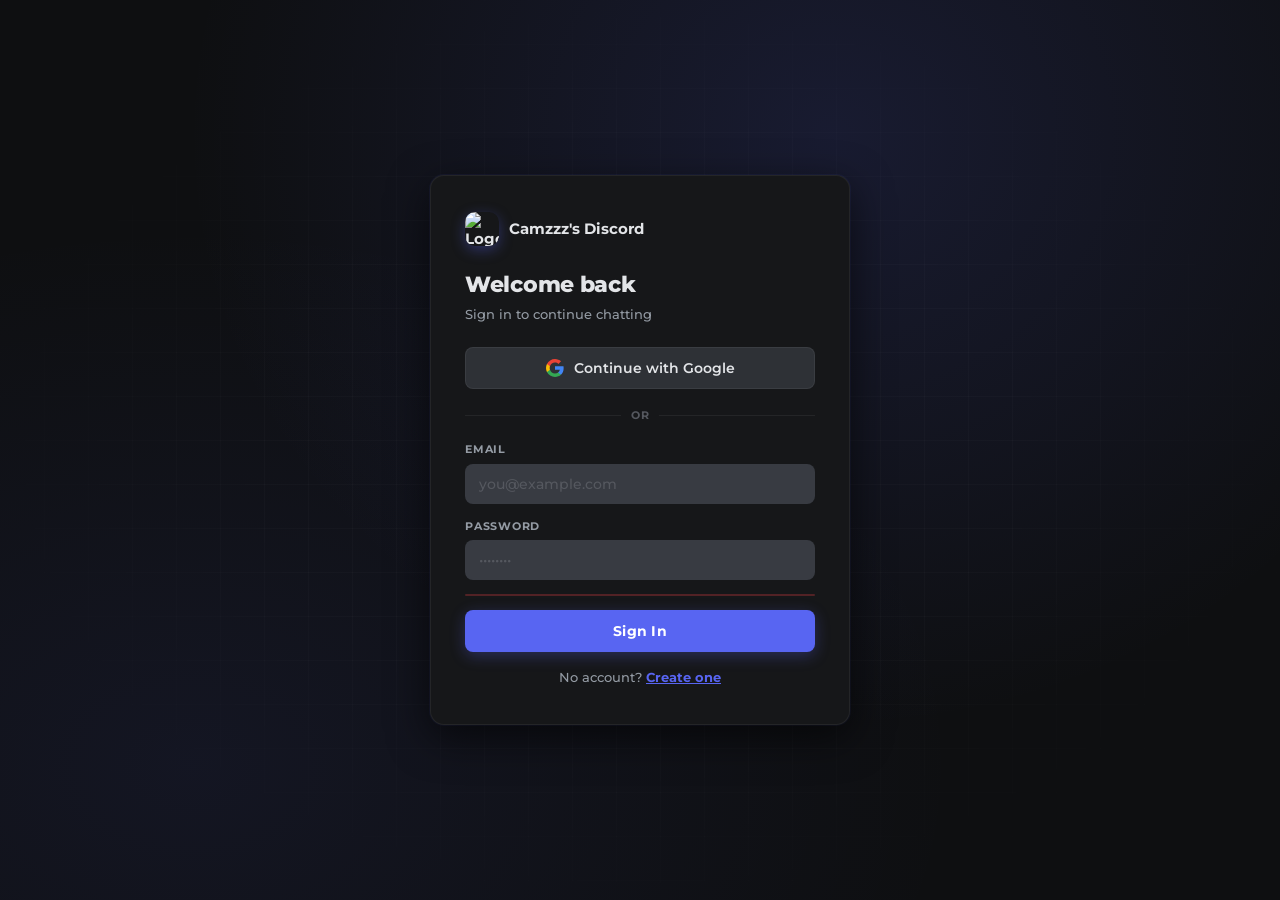
==== commit bf2e167b: "Update index.html" ====
--- a/index.html
+++ b/index.html
@@ -14,326 +14,387 @@
 </head>
 <body>
 
-<!-- ========== AUTH SCREEN ========== -->
-<div id="authScreen">
-  <div class="auth-bg-grid"></div>
-  <div class="auth-card" id="loginCard">
-    <div class="auth-logo"><img class="logo-icon-img" src="https://i.imgur.com/ELHSqM3.png" alt="Logo"><span>Camzzz's Discord</span></div>
-    <h2>Welcome back</h2>
-    <p class="auth-subtitle">Sign in to continue chatting</p>
-    <button id="googleSignInBtn" class="google-btn">
-      <svg width="18" height="18" viewBox="0 0 18 18"><path fill="#4285F4" d="M17.64 9.2c0-.637-.057-1.251-.164-1.84H9v3.481h4.844c-.209 1.125-.843 2.078-1.796 2.717v2.258h2.908c1.702-1.567 2.684-3.875 2.684-6.615z"/><path fill="#34A853" d="M9 18c2.43 0 4.467-.806 5.956-2.18l-2.908-2.259c-.806.54-1.837.86-3.048.86-2.344 0-4.328-1.584-5.036-3.711H.957v2.332C2.438 15.983 5.482 18 9 18z"/><path fill="#FBBC05" d="M3.964 10.71c-.18-.54-.282-1.117-.282-1.71s.102-1.17.282-1.71V4.958H.957C.347 6.173 0 7.548 0 9s.348 2.827.957 4.042l3.007-2.332z"/><path fill="#EA4335" d="M9 3.58c1.321 0 2.508.454 3.44 1.345l2.582-2.58C13.463.891 11.426 0 9 0 5.482 0 2.438 2.017.957 4.958L3.964 7.29C4.672 5.163 6.656 3.58 9 3.58z"/></svg>
-      Continue with Google
-    </button>
-    <div class="auth-divider"><span>or</span></div>
-    <div class="auth-field"><label>Email</label><input id="loginEmail" type="email" placeholder="you@example.com" autocomplete="email"></div>
-    <div class="auth-field"><label>Password</label><input id="loginPassword" type="password" placeholder="••••••••" autocomplete="current-password"></div>
-    <p id="loginError" class="auth-error"></p>
-    <button id="loginBtn" class="auth-btn">Sign In</button>
-    <p class="auth-switch">No account? <a id="showSignupBtn" href="#">Create one</a></p>
-    <p id="verifyNotice" class="verify-notice" style="display:none;">📧 Verify your email first. <a id="resendVerifyBtn" href="#">Resend</a></p>
-  </div>
-  <div class="auth-card" id="signupCard" style="display:none;">
-    <div class="auth-logo"><img class="logo-icon-img" src="https://i.imgur.com/ELHSqM3.png" alt="Logo"><span>Camzzz's Discord</span></div>
-    <h2>Create account</h2>
-    <p class="auth-subtitle">Join the server</p>
-    <button id="googleSignUpBtn" class="google-btn">
-      <svg width="18" height="18" viewBox="0 0 18 18"><path fill="#4285F4" d="M17.64 9.2c0-.637-.057-1.251-.164-1.84H9v3.481h4.844c-.209 1.125-.843 2.078-1.796 2.717v2.258h2.908c1.702-1.567 2.684-3.875 2.684-6.615z"/><path fill="#34A853" d="M9 18c2.43 0 4.467-.806 5.956-2.18l-2.908-2.259c-.806.54-1.837.86-3.048.86-2.344 0-4.328-1.584-5.036-3.711H.957v2.332C2.438 15.983 5.482 18 9 18z"/><path fill="#FBBC05" d="M3.964 10.71c-.18-.54-.282-1.117-.282-1.71s.102-1.17.282-1.71V4.958H.957C.347 6.173 0 7.548 0 9s.348 2.827.957 4.042l3.007-2.332z"/><path fill="#EA4335" d="M9 3.58c1.321 0 2.508.454 3.44 1.345l2.582-2.58C13.463.891 11.426 0 9 0 5.482 0 2.438 2.017.957 4.958L3.964 7.29C4.672 5.163 6.656 3.58 9 3.58z"/></svg>
-      Sign up with Google
-    </button>
-    <div class="auth-divider"><span>or</span></div>
-    <div class="auth-field"><label>Username</label><input id="signupUsername" type="text" placeholder="CoolUsername" maxlength="24"><span id="usernameCheck" class="field-hint"></span></div>
-    <div class="auth-field"><label>Email</label><input id="signupEmail" type="email" placeholder="you@example.com"></div>
-    <div class="auth-field"><label>Password</label><input id="signupPassword" type="password" placeholder="At least 6 characters"></div>
-    <p id="signupError" class="auth-error"></p>
-    <button id="signupBtn" class="auth-btn">Create Account</button>
-    <p class="auth-switch">Already have one? <a id="showLoginBtn" href="#">Sign in</a></p>
-  </div>
-  <div class="auth-card" id="googleUsernameCard" style="display:none;">
-    <div class="auth-logo"><img class="logo-icon-img" src="https://i.imgur.com/ELHSqM3.png" alt="Logo"><span>Camzzz's Discord</span></div>
-    <h2>Pick a username</h2>
-    <p class="auth-subtitle">How you'll appear in chat.</p>
-    <div class="auth-field"><label>Username</label><input id="googleUsername" type="text" placeholder="CoolUsername" maxlength="24"><span id="googleUsernameCheck" class="field-hint"></span></div>
-    <p id="googleUsernameError" class="auth-error"></p>
-    <button id="googleUsernameConfirmBtn" class="auth-btn">Let's go →</button>
-  </div>
-  <div class="auth-card" id="verifyCard" style="display:none;">
-    <div class="auth-logo"><img class="logo-icon-img" src="https://i.imgur.com/ELHSqM3.png" alt="Logo"><span>Camzzz's Discord</span></div>
-    <h2>Check your email</h2>
-    <p class="auth-subtitle">We sent a link to <strong id="verifyEmailAddr"></strong>.</p>
-    <button id="resendVerifyBtn2" class="auth-btn" style="margin-top:8px;">Resend Email</button>
-    <p class="auth-switch"><a id="backToLoginBtn" href="#">← Back to sign in</a></p>
-  </div>
-</div>
-
-<!-- ========== ADMIN PASSWORD GATE ========== -->
-<div id="adminMenuPasswordGate" style="display:none;">
-  <div class="gateCard">
-    <div class="gateLogo">🛡️ Admin Access</div>
-    <h2>Admin Login</h2>
-    <p class="gateSubtitle">Enter the admin password.</p>
-    <div class="inputRow">
-      <input id="adminMenuPasswordInput" type="password" placeholder="Admin password" autocomplete="off">
-      <button id="adminMenuEnterBtn">Enter</button>
-    </div>
-    <p id="adminMenuGateMessage" class="gateMessage"></p>
-  </div>
-</div>
-
-<!-- ========== ADMIN MENU ========== -->
-<div id="adminMenu" style="display:none;">
-  <div class="modMenuContainer wide">
-    <div class="modMenuHeader">
-      <div class="modMenuHeaderLeft">
-        <span class="modMenuIcon">🛡️</span>
-        <div><h2>Admin Panel</h2><p class="modMenuSubtitle">Full server administration</p></div>
-      </div>
-      <button id="adminMenuCloseBtn">✕ Close</button>
-    </div>
-    <div class="modSearchBar">
-      <span class="modSearchIcon">🔍</span>
-      <input id="adminSearchInput" type="text" placeholder="Search users by name or ID..." autocomplete="off">
-    </div>
-    <div class="modTabBar">
-      <button class="modTab active" data-tab="adminUsers">👥 Users <span class="modTabBadge" id="adminUsersTabBadge">0</span></button>
-      <button class="modTab" data-tab="adminBans">🚫 Bans <span class="modTabBadge" id="adminBansTabBadge">0</span></button>
-      <button class="modTab" data-tab="adminTags">🏷️ Tags <span class="modTabBadge" id="adminTagsTabBadge">0</span></button>
-      <button class="modTab" data-tab="adminTimeouts">⏱️ Timeouts <span class="modTabBadge" id="adminTimeoutsTabBadge">0</span></button>
-      <button class="modTab" data-tab="adminTagCreate">✨ Create Tag</button>
-      <button class="modTab" data-tab="adminLogs">📋 Logs <span class="modTabBadge" id="adminLogsTabBadge">0</span></button>
-    </div>
-    <div class="modTabContent active" id="tabAdminUsers"><div id="adminUsersList" style="padding:14px 16px;"></div></div>
-    <div class="modTabContent" id="tabAdminBans">
-      <div class="modSectionInner">
-        <label class="modLabel">Ban by User ID</label>
-        <div class="inputRow"><input id="adminBanUserInput" placeholder="User ID"><button id="adminBanUserBtn" class="mod-action-btn danger">🚫 Ban</button></div>
-      </div>
-      <div class="modSectionInner"><label class="modLabel">Currently Banned</label><div id="adminBannedList"></div></div>
-    </div>
-    <div class="modTabContent" id="tabAdminTags">
-      <div class="modSectionInner">
-        <label class="modLabel">Available Tags</label>
-        <div id="adminTagPalette" class="tagPalette"></div>
-      </div>
-      <div class="modSectionInner">
-        <label class="modLabel">Apply Tag</label>
-        <div class="inputRow">
-          <input id="adminTagUserIdInput" placeholder="User ID">
-          <input id="adminTagNameInput" placeholder="Tag (click above)" readonly>
-          <button id="adminAddTagBtn" class="mod-action-btn">➕ Add</button>
-        </div>
-      </div>
-      <div class="modSectionInner"><label class="modLabel">Tagged Users</label><div id="adminTaggedUsersList"></div></div>
-    </div>
-    <div class="modTabContent" id="tabAdminTimeouts">
-      <div class="modSectionInner">
-        <label class="modLabel">Timeout a User</label>
-        <div class="inputRow" style="margin-bottom:12px;"><input id="adminTimeoutUserIdInput" placeholder="User ID"></div>
-        <label class="modLabel">Duration</label>
-        <div class="timeoutDurationGrid">
-          <button class="timeoutDurBtn admin-dur" data-ms="300000">5 min</button>
-          <button class="timeoutDurBtn admin-dur" data-ms="1800000">30 min</button>
-          <button class="timeoutDurBtn admin-dur" data-ms="3600000">1 hour</button>
-          <button class="timeoutDurBtn admin-dur" data-ms="21600000">6 hours</button>
-          <button class="timeoutDurBtn admin-dur" data-ms="86400000">24 hours</button>
-          <button class="timeoutDurBtn admin-dur" data-ms="604800000">1 week</button>
-        </div>
-        <button id="adminApplyTimeoutBtn" class="mod-action-btn" style="margin-top:12px;width:100%;">⏱️ Apply Timeout</button>
-      </div>
-      <div class="modSectionInner"><label class="modLabel">Active Timeouts</label><div id="adminActiveTimeoutsList"></div></div>
-    </div>
-    <div class="modTabContent" id="tabAdminTagCreate">
-      <div class="modSectionInner">
-        <label class="modLabel">Create a New Tag</label>
-        <div style="margin-bottom:12px;">
-          <label class="modLabel" style="margin-bottom:6px;">Tag Name</label>
-          <input id="newTagName" type="text" placeholder="e.g. Legend" maxlength="20" class="mod-input-full">
-        </div>
-        <div style="margin-bottom:14px;">
-          <label class="modLabel" style="margin-bottom:6px;">Tag Color</label>
-          <div style="display:flex;align-items:center;gap:14px;">
-            <input id="newTagColor" type="color" value="#ff69b4" class="color-picker-input">
-            <div id="newTagPreview" class="tag-preview-wrap">
-              <span id="newTagPreviewLabel" class="tag-preview-text">[Preview]</span>
-            </div>
-          </div>
-        </div>
-        <button id="createTagBtn" class="mod-action-btn" style="width:100%;padding:12px;">✨ Create Tag</button>
-        <p id="createTagMsg" class="create-tag-msg"></p>
-      </div>
-      <div class="modSectionInner">
-        <label class="modLabel">Custom Tags</label>
-        <div id="customTagsList"></div>
-      </div>
-    </div>
-    <div class="modTabContent" id="tabAdminLogs">
-      <div class="modSectionInner">
-        <label class="modLabel">Recent Mod Actions</label>
-        <div id="modActionLogList"></div>
-      </div>
-    </div>
-  </div>
-</div>
-
-<!-- ========== MOD MENU ========== -->
-<div id="modMenu" style="display:none;">
-  <div class="modMenuContainer">
-    <div class="modMenuHeader">
-      <div class="modMenuHeaderLeft">
-        <span class="modMenuIcon">⚙️</span>
-        <div><h2>Mod Panel</h2><p class="modMenuSubtitle">Moderator controls</p></div>
-      </div>
-      <button id="modMenuCloseBtn">✕ Close</button>
-    </div>
-    <div class="modSearchBar">
-      <span class="modSearchIcon">🔍</span>
-      <input id="modSearchInput" type="text" placeholder="Search users..." autocomplete="off">
-    </div>
-    <div class="modTabBar">
-      <button class="modTab active" data-tab="modUsers">👥 Users <span class="modTabBadge" id="modUsersTabBadge">0</span></button>
-      <button class="modTab" data-tab="modTags">🏷️ Tags <span class="modTabBadge" id="modTagsTabBadge">0</span></button>
-      <button class="modTab" data-tab="modTimeouts">⏱️ Timeouts <span class="modTabBadge" id="modTimeoutsTabBadge">0</span></button>
-    </div>
-    <div class="modTabContent active" id="tabModUsers"><div id="modUsersList" style="padding:14px 16px;"></div></div>
-    <div class="modTabContent" id="tabModTags">
-      <div class="modSectionInner">
-        <label class="modLabel">Available Tags</label>
-        <div id="modTagPalette" class="tagPalette"></div>
-      </div>
-      <div class="modSectionInner">
-        <label class="modLabel">Apply Tag</label>
-        <div class="inputRow">
-          <input id="modTagUserIdInput" placeholder="User ID">
-          <input id="modTagNameInput" placeholder="Tag (click above)" readonly>
-          <button id="modAddTagBtn" class="mod-action-btn">➕ Add</button>
-        </div>
-      </div>
-      <div class="modSectionInner"><label class="modLabel">Tagged Users</label><div id="modTaggedUsersList"></div></div>
-    </div>
-    <div class="modTabContent" id="tabModTimeouts">
-      <div class="modSectionInner">
-        <label class="modLabel">Timeout a User</label>
-        <div class="inputRow" style="margin-bottom:12px;"><input id="modTimeoutUserIdInput" placeholder="User ID"></div>
-        <label class="modLabel">Duration</label>
-        <div class="timeoutDurationGrid">
-          <button class="timeoutDurBtn mod-dur" data-ms="300000">5 min</button>
-          <button class="timeoutDurBtn mod-dur" data-ms="1800000">30 min</button>
-          <button class="timeoutDurBtn mod-dur" data-ms="3600000">1 hour</button>
-          <button class="timeoutDurBtn mod-dur" data-ms="21600000">6 hours</button>
-          <button class="timeoutDurBtn mod-dur" data-ms="86400000">24 hours</button>
-          <button class="timeoutDurBtn mod-dur" data-ms="604800000">1 week</button>
-        </div>
-        <button id="modApplyTimeoutBtn" class="mod-action-btn" style="margin-top:12px;width:100%;">⏱️ Apply Timeout</button>
-      </div>
-      <div class="modSectionInner"><label class="modLabel">Active Timeouts</label><div id="modActiveTimeoutsList"></div></div>
-    </div>
-  </div>
-</div>
-
-<!-- ========== CONFIRM DIALOG ========== -->
-<div id="modConfirmDialog" style="display:none;">
-  <div class="confirmCard">
-    <div class="confirmIcon" id="confirmIcon">⚠️</div>
-    <h3 id="confirmTitle">Are you sure?</h3>
-    <p id="confirmMessage">This action cannot be undone.</p>
-    <div class="confirmBtns">
-      <button id="confirmCancelBtn" class="confirmBtn cancel">Cancel</button>
-      <button id="confirmOkBtn" class="confirmBtn ok">Confirm</button>
-    </div>
-  </div>
-</div>
-
-<!-- hidden file input -->
-<input type="file" id="avatarFileInput" accept="image/*" style="display:none;">
-
-<!-- ========== LOADING ========== -->
-<div id="loadingScreen" style="display:none;">
-  <div class="loading-content">
-    <img class="loading-logo-img" src="https://i.imgur.com/ELHSqM3.png" alt="Logo">
-    <h2>Loading Chat...</h2>
-    <div id="countdownContainer"><div id="countdownBar"></div></div>
-    <p id="countdownText">3s</p>
-  </div>
-</div>
-
-<!-- ========== MAIN APP ========== -->
-<div id="appContainer" style="display:none;">
-  <div id="sidebar">
-    <div class="sidebar-top">
-      <div class="sidebar-brand">
-        <img class="sidebar-logo-img" src="https://i.imgur.com/ELHSqM3.png" alt="Logo">
+  <!-- ========== AUTH SCREEN ========== -->
+  <div id="authScreen">
+    <div class="auth-bg-grid"></div>
+
+    <!-- LOGIN CARD -->
+    <div class="auth-card" id="loginCard">
+      <div class="auth-logo">
+        <img class="logo-icon-img" src="https://i.imgur.com/ELHSqM3.png" alt="Logo">
         <span>Camzzz's Discord</span>
       </div>
-    </div>
-    <div class="sidebar-section">
-      <div class="sidebar-section-label">CHANNELS</div>
-      <button class="serverBtn selected" data-server="server1"><span class="channel-hash">#</span><span class="channel-label">general</span><span class="unread-dot" id="unread-server1" style="display:none;"></span></button>
-      <button class="serverBtn" data-server="server2"><span class="channel-hash">#</span><span class="channel-label">general-2</span><span class="unread-dot" id="unread-server2" style="display:none;"></span></button>
-      <div id="privateChannelBtn"></div>
-      <div id="modChatBtn"></div>
-    </div>
-    <div class="sidebar-section">
-      <div class="sidebar-section-label">ONLINE</div>
+      <h2>Welcome back</h2>
+      <p class="auth-subtitle">Sign in to continue chatting</p>
+      <button id="googleSignInBtn" class="google-btn">
+        <svg width="18" height="18" viewBox="0 0 18 18">
+          <path fill="#4285F4" d="M17.64 9.2c0-.637-.057-1.251-.164-1.84H9v3.481h4.844c-.209 1.125-.843 2.078-1.796 2.717v2.258h2.908c1.702-1.567 2.684-3.875 2.684-6.615z"/>
+          <path fill="#34A853" d="M9 18c2.43 0 4.467-.806 5.956-2.18l-2.908-2.259c-.806.54-1.837.86-3.048.86-2.344 0-4.328-1.584-5.036-3.711H.957v2.332C2.438 15.983 5.482 18 9 18z"/>
+          <path fill="#FBBC05" d="M3.964 10.71c-.18-.54-.282-1.117-.282-1.71s.102-1.17.282-1.71V4.958H.957C.347 6.173 0 7.548 0 9s.348 2.827.957 4.042l3.007-2.332z"/>
+          <path fill="#EA4335" d="M9 3.58c1.321 0 2.508.454 3.44 1.345l2.582-2.58C13.463.891 11.426 0 9 0 5.482 0 2.438 2.017.957 4.958L3.964 7.29C4.672 5.163 6.656 3.58 9 3.58z"/>
+        </svg>
+        Continue with Google
+      </button>
+      <div class="auth-divider"><span>or</span></div>
+      <div class="auth-field">
+        <label>Email</label>
+        <input id="loginEmail" type="email" placeholder="you@example.com" autocomplete="email">
+      </div>
+      <div class="auth-field">
+        <label>Password</label>
+        <input id="loginPassword" type="password" placeholder="••••••••" autocomplete="current-password">
+      </div>
+      <p id="loginError" class="auth-error"></p>
+      <button id="loginBtn" class="auth-btn">Sign In</button>
+      <p class="auth-switch">No account? <a id="showSignupBtn" href="#">Create one</a></p>
+      <p id="verifyNotice" class="verify-notice" style="display:none;">
+        📧 Please verify your email first. <a id="resendVerifyBtn" href="#">Resend email</a>
+      </p>
+    </div>
+
+    <!-- SIGNUP CARD -->
+    <div class="auth-card" id="signupCard" style="display:none;">
+      <div class="auth-logo">
+        <img class="logo-icon-img" src="https://i.imgur.com/ELHSqM3.png" alt="Logo">
+        <span>Camzzz's Discord</span>
+      </div>
+      <h2>Create account</h2>
+      <p class="auth-subtitle">Join the server — it's invite-only</p>
+      <button id="googleSignUpBtn" class="google-btn">
+        <svg width="18" height="18" viewBox="0 0 18 18">
+          <path fill="#4285F4" d="M17.64 9.2c0-.637-.057-1.251-.164-1.84H9v3.481h4.844c-.209 1.125-.843 2.078-1.796 2.717v2.258h2.908c1.702-1.567 2.684-3.875 2.684-6.615z"/>
+          <path fill="#34A853" d="M9 18c2.43 0 4.467-.806 5.956-2.18l-2.908-2.259c-.806.54-1.837.86-3.048.86-2.344 0-4.328-1.584-5.036-3.711H.957v2.332C2.438 15.983 5.482 18 9 18z"/>
+          <path fill="#FBBC05" d="M3.964 10.71c-.18-.54-.282-1.117-.282-1.71s.102-1.17.282-1.71V4.958H.957C.347 6.173 0 7.548 0 9s.348 2.827.957 4.042l3.007-2.332z"/>
+          <path fill="#EA4335" d="M9 3.58c1.321 0 2.508.454 3.44 1.345l2.582-2.58C13.463.891 11.426 0 9 0 5.482 0 2.438 2.017.957 4.958L3.964 7.29C4.672 5.163 6.656 3.58 9 3.58z"/>
+        </svg>
+        Sign up with Google
+      </button>
+      <div class="auth-divider"><span>or</span></div>
+      <div class="auth-field">
+        <label>Username</label>
+        <input id="signupUsername" type="text" placeholder="CoolUsername" maxlength="24">
+        <span id="usernameCheck" class="field-hint"></span>
+      </div>
+      <div class="auth-field">
+        <label>Email</label>
+        <input id="signupEmail" type="email" placeholder="you@example.com" autocomplete="email">
+      </div>
+      <div class="auth-field">
+        <label>Password</label>
+        <input id="signupPassword" type="password" placeholder="At least 6 characters" autocomplete="new-password">
+      </div>
+      <p id="signupError" class="auth-error"></p>
+      <button id="signupBtn" class="auth-btn">Create Account</button>
+      <p class="auth-switch">Already have one? <a id="showLoginBtn" href="#">Sign in</a></p>
+    </div>
+
+    <!-- GOOGLE USERNAME PICKER (new Google users only) -->
+    <div class="auth-card" id="googleUsernameCard" style="display:none;">
+      <div class="auth-logo">
+        <img class="logo-icon-img" src="https://i.imgur.com/ELHSqM3.png" alt="Logo">
+        <span>Camzzz's Discord</span>
+      </div>
+      <h2>Pick a username</h2>
+      <p class="auth-subtitle">How you'll appear in chat. You can change it once per week.</p>
+      <div class="auth-field">
+        <label>Username</label>
+        <input id="googleUsername" type="text" placeholder="CoolUsername" maxlength="24">
+        <span id="googleUsernameCheck" class="field-hint"></span>
+      </div>
+      <p id="googleUsernameError" class="auth-error"></p>
+      <button id="googleUsernameConfirmBtn" class="auth-btn">Let's go →</button>
+    </div>
+
+    <!-- VERIFY EMAIL CARD -->
+    <div class="auth-card" id="verifyCard" style="display:none;">
+      <div class="auth-logo">
+        <img class="logo-icon-img" src="https://i.imgur.com/ELHSqM3.png" alt="Logo">
+        <span>Camzzz's Discord</span>
+      </div>
+      <h2>Check your email</h2>
+      <p class="auth-subtitle">We sent a verification link to <strong id="verifyEmailAddr"></strong>. Click it to activate your account.</p>
+      <button id="resendVerifyBtn2" class="auth-btn" style="margin-top:8px;">Resend Email</button>
+      <p class="auth-switch"><a id="backToLoginBtn" href="#">← Back to sign in</a></p>
+    </div>
+  </div>
+
+  <!-- ========== MOD MENU PASSWORD GATE ========== -->
+  <div id="modMenuPasswordGate" style="display:none;">
+    <div class="gateCard">
+      <div class="gateLogo">🛡️ Mod Access</div>
+      <h2>Moderator Login</h2>
+      <p class="gateSubtitle">Enter the mod password to access admin controls.</p>
+      <div class="inputRow">
+        <input id="modMenuPasswordInput" type="password" placeholder="Mod password" autocomplete="off">
+        <button id="modMenuEnterBtn">Enter</button>
+      </div>
+      <p id="modMenuGateMessage" class="gateMessage"></p>
+    </div>
+  </div>
+
+  <!-- ========== MOD MENU ========== -->
+  <div id="modMenu" style="display:none;">
+    <div class="modMenuContainer">
+      <div class="modMenuHeader">
+        <div class="modMenuHeaderLeft">
+          <span class="modMenuIcon">🛡️</span>
+          <div>
+            <h2>Moderator Panel</h2>
+            <p class="modMenuSubtitle">Moderation controls</p>
+          </div>
+        </div>
+        <button id="modMenuCloseBtn">✕ Close</button>
+      </div>
+      <div class="modSearchBar">
+        <span class="modSearchIcon">🔍</span>
+        <input id="modSearchInput" type="text" placeholder="Search users..." autocomplete="off">
+      </div>
+      <div class="modTabBar">
+        <button class="modTab active" data-tab="modUsers">👥 Users <span class="modTabBadge" id="modUsersTabBadge">0</span></button>
+        <button class="modTab" data-tab="modTags">🏷️ Tags</button>
+        <button class="modTab" data-tab="modTimeouts">⏱️ Timeouts</button>
+      </div>
+      <div class="modTabContent active" id="tabModUsers"><div id="modUsersList"></div></div>
+      <div class="modTabContent" id="tabModTags">
+        <div class="modSectionInner">
+          <label class="modLabel">SELECT TAG</label>
+          <div class="tagPalette" id="modTagPalette"></div>
+          <label class="modLabel" style="margin-top:12px;">USER ID</label>
+          <div class="inputRow">
+            <input id="modTagUserIdInput" class="mod-input-full" placeholder="User ID">
+            <input id="modTagNameInput" class="mod-input-full" placeholder="Tag name" style="max-width:140px;" readonly>
+            <button class="mod-action-btn" id="modAddTagBtn">+ Add Tag</button>
+          </div>
+        </div>
+        <div class="modSectionInner"><div id="modTaggedUsersList"></div></div>
+      </div>
+      <div class="modTabContent" id="tabModTimeouts">
+        <div class="modSectionInner">
+          <label class="modLabel">TIMEOUT USER</label>
+          <input id="modTimeoutUserIdInput" class="mod-input-full" placeholder="User ID" style="margin-bottom:10px;">
+          <label class="modLabel">DURATION</label>
+          <div class="timeoutDurationGrid">
+            <button class="timeoutDurBtn mod-dur" data-ms="300000">5 min</button>
+            <button class="timeoutDurBtn mod-dur" data-ms="600000">10 min</button>
+            <button class="timeoutDurBtn mod-dur" data-ms="1800000">30 min</button>
+            <button class="timeoutDurBtn mod-dur" data-ms="3600000">1 hour</button>
+            <button class="timeoutDurBtn mod-dur" data-ms="86400000">1 day</button>
+            <button class="timeoutDurBtn mod-dur" data-ms="604800000">1 week</button>
+          </div>
+          <button class="mod-action-btn" id="modApplyTimeoutBtn" style="margin-top:10px;width:100%;">⏱️ Apply Timeout</button>
+        </div>
+        <div class="modSectionInner"><div id="modActiveTimeoutsList"></div></div>
+      </div>
+    </div>
+  </div>
+
+  <!-- ========== CONFIRM DIALOG ========== -->
+  <div id="modConfirmDialog" style="display:none;">
+    <div class="confirmCard">
+      <div class="confirmIcon" id="confirmIcon">⚠️</div>
+      <h3 id="confirmTitle">Are you sure?</h3>
+      <p id="confirmMessage">This action cannot be undone.</p>
+      <div class="confirmBtns">
+        <button id="confirmCancelBtn" class="confirmBtn cancel">Cancel</button>
+        <button id="confirmOkBtn" class="confirmBtn ok">Confirm</button>
+      </div>
+    </div>
+  </div>
+
+  <!-- ========== LOADING SCREEN ========== -->
+  <div id="loadingScreen" style="display:none;">
+    <div class="loading-content">
+      <img class="loading-logo-img" src="https://i.imgur.com/ELHSqM3.png" alt="Logo">
+      <h2>Loading Chat...</h2>
+      <div id="countdownContainer"><div id="countdownBar"></div></div>
+      <p id="countdownText">3s</p>
+    </div>
+  </div>
+
+  <!-- ========== MAIN APP ========== -->
+  <div id="appContainer" style="display:none;">
+
+    <!-- SIDEBAR -->
+    <div id="sidebar">
+      <div class="sidebar-top">
+        <div class="sidebar-brand">
+          <img class="sidebar-logo-img" src="https://i.imgur.com/ELHSqM3.png" alt="Logo">
+          <span>Camzzz's Discord</span>
+        </div>
+      </div>
+      <div class="sidebar-section">
+        <div class="sidebar-section-label">CHANNELS</div>
+        <button class="serverBtn" data-server="server1"><span class="channel-hash">#</span><span class="channel-label">general</span><span class="unread-dot" id="unread-server1" style="display:none;"></span></button>
+        <button class="serverBtn" data-server="server2"><span class="channel-hash">#</span><span class="channel-label">general-2</span><span class="unread-dot" id="unread-server2" style="display:none;"></span></button>
+        <div id="privateChannelBtn"></div>
+        <div id="modChatBtn"></div>
+      </div>
+      <div class="sidebar-section">
+        <div class="sidebar-section-label">APPEARANCE</div>
+        <div id="colorPickerBtn"></div>
+        <div id="themeColorSection"></div>
+        <div id="textSizeSection"></div>
+      </div>
+      <div id="sidebarTagsSection" class="sidebar-section" style="padding-top:8px;padding-bottom:8px;"></div>
       <div class="online-count-display">
         <span class="online-dot"></span>
         <span id="onlineCountNum">0</span>&nbsp;online
       </div>
-    </div>
-    <div class="sidebar-section">
-      <div class="sidebar-section-label">APPEARANCE</div>
-      <div id="colorPickerBtn"></div>
-      <div id="themeColorSection"></div>
-      <div id="textSizeSection"></div>
-    </div>
-    <div class="sidebar-user-panel">
-      <div class="user-avatar-wrap" id="sidebarAvatarWrap" title="Click to change profile picture">
-        <div class="user-avatar" id="sidebarAvatar"></div>
-      </div>
-      <div class="user-info">
-        <div id="sidebarUsername" class="user-name">Loading...</div>
-        <div id="sidebarUserTags" class="sidebar-user-tags"></div>
-        <div class="user-status">● Online</div>
-      </div>
-      <button id="logoutBtn" class="logout-btn" title="Sign out">⏻</button>
-    </div>
-  </div>
-
-  <div id="chatContainer">
-    <div id="chatHeader">
-      <span class="channel-hash" style="font-size:18px;">#</span>
-      <span id="channelName">general</span>
-      <div id="betaWarning">⚠ Beta — messages may lag. Click to dismiss.</div>
-    </div>
-    <div id="chatbox"></div>
-    <div id="typingIndicator" class="typing-indicator" style="display:none;">
-      <div class="typing-dots"><span></span><span></span><span></span></div>
-      <span id="typingText"></span>
-    </div>
-    <div id="scrollToBottomBtn" class="scroll-to-bottom" style="display:none;">↓ New messages</div>
-    <div id="replyBar" style="display:none;">
-      <div class="reply-bar-inner">
-        <span class="reply-bar-label">↩ Replying to <strong id="replyToName"></strong></span>
-        <span class="reply-bar-preview" id="replyToPreview"></span>
-        <button id="cancelReplyBtn">✕</button>
-      </div>
-    </div>
-    <div id="usernameChangeBar" style="display:none;">
-      <div class="username-change-inner">
-        <input id="usernameChangeInput" placeholder="New username" maxlength="24">
-        <span id="usernameChangeCooldown" class="cooldown-hint"></span>
-        <button id="usernameChangeSaveBtn">Save</button>
-        <button id="usernameChangeCancelBtn">Cancel</button>
-      </div>
-    </div>
-    <div id="mentionDropdown" class="mention-dropdown" style="display:none;"></div>
-    <div id="inputArea">
-      <button id="changeUsernameBtn" class="input-icon-btn" title="Change username">✏️</button>
-      <input id="msgInput" placeholder="Message #general">
-      <button id="sendBtn">Send</button>
-    </div>
-  </div>
-</div>
-
-<script src="script.js"></script>
+      <div class="sidebar-user-panel">
+        <div class="user-avatar-wrap" id="sidebarAvatarWrap">
+          <div class="user-avatar" id="sidebarAvatar">?</div>
+        </div>
+        <input type="file" id="avatarFileInput" accept="image/*" style="display:none;">
+        <div class="user-info">
+          <div id="sidebarUsername" class="user-name">Loading...</div>
+          <div class="user-status" id="sidebarUserTags"></div>
+        </div>
+        <button id="logoutBtn" class="logout-btn" title="Sign out">⏻</button>
+      </div>
+    </div>
+
+    <!-- CHAT -->
+    <div id="chatContainer">
+      <div id="chatHeader">
+        <span class="channel-hash" style="font-size:18px;">#</span>
+        <span id="channelName">general</span>
+        <div id="betaWarning">⚠ Beta — messages may lag. Click to dismiss.</div>
+      </div>
+      <div id="chatbox"></div>
+      <button id="scrollToBottomBtn" class="scroll-to-bottom" style="display:none;">↓ New messages</button>
+      <div id="typingIndicator" class="typing-indicator" style="display:none;">
+        <div class="typing-dots"><span></span><span></span><span></span></div>
+        <span id="typingText"></span>
+      </div>
+      <div id="replyBar" style="display:none;">
+        <div class="reply-bar-inner">
+          <span class="reply-bar-label">↩ Replying to <span id="replyToName"></span></span>
+          <span class="reply-bar-preview" id="replyToPreview"></span>
+          <button id="cancelReplyBtn">✕</button>
+        </div>
+      </div>
+      <div id="usernameChangeBar" style="display:none;">
+        <div class="username-change-inner">
+          <input id="usernameChangeInput" placeholder="New username" maxlength="24">
+          <span id="usernameChangeCooldown" class="cooldown-hint"></span>
+          <button id="usernameChangeSaveBtn">Save</button>
+          <button id="usernameChangeCancelBtn">Cancel</button>
+        </div>
+      </div>
+      <div style="position:relative;">
+        <div id="mentionDropdown" class="mention-dropdown" style="display:none;"></div>
+        <div id="inputArea">
+          <button id="changeUsernameBtn" class="input-icon-btn" title="Change username">✏️</button>
+          <input id="msgInput" placeholder="Message #general">
+          <button id="sendBtn">Send</button>
+        </div>
+      </div>
+    </div>
+  </div>
+
+  <!-- ADMIN PASSWORD GATE -->
+  <div id="adminMenuPasswordGate" style="display:none;">
+    <div class="gateCard">
+      <div class="gateLogo">ADMIN</div>
+      <h2>Admin Panel</h2>
+      <p class="gateSubtitle">Enter the admin password to continue.</p>
+      <div class="inputRow">
+        <input id="adminMenuPasswordInput" type="password" placeholder="Password" autocomplete="off">
+        <button id="adminMenuEnterBtn">Enter</button>
+      </div>
+      <p id="adminMenuGateMessage" class="gateMessage"></p>
+    </div>
+  </div>
+
+  <!-- ADMIN MENU -->
+  <div id="adminMenu" style="display:none;">
+    <div class="modMenuContainer wide">
+      <div class="modMenuHeader">
+        <div class="modMenuHeaderLeft">
+          <span class="modMenuIcon">👑</span>
+          <div>
+            <h2>Admin Panel</h2>
+            <p class="modMenuSubtitle">Full server administration</p>
+          </div>
+        </div>
+        <button id="adminMenuCloseBtn">✕ Close</button>
+      </div>
+      <div class="modSearchBar">
+        <span class="modSearchIcon">🔍</span>
+        <input id="adminSearchInput" placeholder="Search users...">
+      </div>
+      <div class="modTabBar">
+        <button class="modTab active" data-tab="adminUsers">👥 Users <span class="modTabBadge" id="adminUsersTabBadge">0</span></button>
+        <button class="modTab" data-tab="adminBans">🚫 Bans <span class="modTabBadge" id="adminBansTabBadge">0</span></button>
+        <button class="modTab" data-tab="adminTags">🏷️ Tags</button>
+        <button class="modTab" data-tab="adminTimeouts">⏱️ Timeouts <span class="modTabBadge" id="adminTimeoutsTabBadge">0</span></button>
+        <button class="modTab" data-tab="adminCreateTag">✨ Create Tag</button>
+        <button class="modTab" data-tab="adminLogs">📋 Logs <span class="modTabBadge" id="adminLogsTabBadge">0</span></button>
+      </div>
+      <div class="modTabContent active" id="tabAdminUsers"><div id="adminUsersList"></div></div>
+      <div class="modTabContent" id="tabAdminBans">
+        <div class="modSectionInner">
+          <label class="modLabel">BAN BY USER ID</label>
+          <div class="inputRow">
+            <input id="adminBanUserInput" class="mod-input-full" placeholder="User ID">
+            <button class="mod-action-btn danger" id="adminBanUserBtn">🚫 Ban</button>
+          </div>
+        </div>
+        <div class="modSectionInner"><div id="adminBannedList"></div></div>
+      </div>
+      <div class="modTabContent" id="tabAdminTags">
+        <div class="modSectionInner">
+          <label class="modLabel">SELECT TAG</label>
+          <div class="tagPalette" id="adminTagPalette"></div>
+          <label class="modLabel" style="margin-top:12px;">USER ID</label>
+          <div class="inputRow">
+            <input id="adminTagUserIdInput" class="mod-input-full" placeholder="User ID">
+            <input id="adminTagNameInput" class="mod-input-full" placeholder="Tag name" style="max-width:140px;" readonly>
+            <button class="mod-action-btn" id="adminAddTagBtn">+ Add Tag</button>
+          </div>
+        </div>
+        <div class="modSectionInner"><div id="adminTaggedUsersList"></div></div>
+      </div>
+      <div class="modTabContent" id="tabAdminTimeouts">
+        <div class="modSectionInner">
+          <label class="modLabel">TIMEOUT USER</label>
+          <input id="adminTimeoutUserIdInput" class="mod-input-full" placeholder="User ID" style="margin-bottom:10px;">
+          <label class="modLabel">DURATION</label>
+          <div class="timeoutDurationGrid">
+            <button class="timeoutDurBtn admin-dur" data-ms="300000">5 min</button>
+            <button class="timeoutDurBtn admin-dur" data-ms="600000">10 min</button>
+            <button class="timeoutDurBtn admin-dur" data-ms="1800000">30 min</button>
+            <button class="timeoutDurBtn admin-dur" data-ms="3600000">1 hour</button>
+            <button class="timeoutDurBtn admin-dur" data-ms="86400000">1 day</button>
+            <button class="timeoutDurBtn admin-dur" data-ms="604800000">1 week</button>
+          </div>
+          <button class="mod-action-btn" id="adminApplyTimeoutBtn" style="margin-top:10px;width:100%;">⏱️ Apply Timeout</button>
+        </div>
+        <div class="modSectionInner"><div id="adminActiveTimeoutsList"></div></div>
+      </div>
+      <div class="modTabContent" id="tabAdminCreateTag">
+        <div class="modSectionInner">
+          <label class="modLabel">NEW TAG NAME</label>
+          <input id="newTagName" class="mod-input-full" placeholder="Tag name" maxlength="24" style="margin-bottom:10px;">
+          <label class="modLabel">TAG COLOR</label>
+          <div class="inputRow" style="margin-bottom:12px;">
+            <input type="color" id="newTagColor" class="color-picker-input" value="#5865f2">
+            <div class="tag-preview-wrap"><span class="tag-preview-text" id="newTagPreviewLabel">[Preview]</span></div>
+          </div>
+          <button class="mod-action-btn" id="createTagBtn" style="width:100%;">✨ Create Tag</button>
+          <p class="create-tag-msg" id="createTagMsg"></p>
+        </div>
+        <div class="modSectionInner">
+          <label class="modLabel">EXISTING CUSTOM TAGS</label>
+          <div id="customTagsList"></div>
+        </div>
+      </div>
+      <div class="modTabContent" id="tabAdminLogs">
+        <div id="modActionLogList"></div>
+      </div>
+    </div>
+  </div>
+
+  <script src="script.js"></script>
 </body>
 </html>
--- a/style.css
+++ b/style.css
@@ -1,9 +1,5 @@
 /* ========== RESET & BASE ========== */
-*, *::before, *::after {
-  box-sizing: border-box;
-  margin: 0;
-  padding: 0;
-}
+*, *::before, *::after { box-sizing: border-box; margin: 0; padding: 0; }
 
 :root {
   --bg-darkest:   #0e0f11;
@@ -38,25 +34,14 @@
   font-size: 14px;
   line-height: 1.5;
   -webkit-font-smoothing: antialiased;
-  -moz-osx-font-smoothing: grayscale;
-}
-
-input, button, textarea, select {
-  font-family: 'Montserrat', sans-serif;
-}
-
-a {
-  color: var(--accent);
-  text-decoration: none;
-}
+}
+
+input, button, textarea, select { font-family: 'Montserrat', sans-serif; }
 
 /* ========== AUTH SCREEN ========== */
 #authScreen {
-  position: fixed;
-  inset: 0;
-  display: flex;
-  align-items: center;
-  justify-content: center;
+  position: fixed; inset: 0;
+  display: flex; align-items: center; justify-content: center;
   background:
     radial-gradient(ellipse at 65% 15%, rgba(88,101,242,0.14) 0%, transparent 55%),
     radial-gradient(ellipse at 15% 85%, rgba(88,101,242,0.08) 0%, transparent 50%),
@@ -65,8 +50,7 @@
 }
 
 .auth-bg-grid {
-  position: absolute;
-  inset: 0;
+  position: absolute; inset: 0;
   background-image:
     linear-gradient(rgba(255,255,255,0.018) 1px, transparent 1px),
     linear-gradient(90deg, rgba(255,255,255,0.018) 1px, transparent 1px);
@@ -77,8 +61,7 @@
 }
 
 .auth-card {
-  position: relative;
-  width: 420px;
+  position: relative; width: 420px;
   background: var(--bg-dark);
   border: 1px solid var(--border);
   border-radius: var(--radius-lg);
@@ -89,1909 +72,681 @@
 }
 
 @keyframes authCardIn {
-  from {
-    opacity: 0;
-    transform: translateY(20px) scale(0.97);
-  }
-  to {
-    opacity: 1;
-    transform: translateY(0) scale(1);
-  }
+  from { opacity: 0; transform: translateY(20px) scale(0.97); }
+  to   { opacity: 1; transform: translateY(0) scale(1); }
 }
 
 .auth-logo {
-  display: flex;
-  align-items: center;
-  gap: 10px;
-  margin-bottom: 22px;
-  font-weight: 700;
-  font-size: 15px;
-  color: var(--text-primary);
-  letter-spacing: -0.2px;
+  display: flex; align-items: center; gap: 10px;
+  margin-bottom: 22px; font-weight: 700; font-size: 15px;
 }
 
 .logo-icon-img {
-  width: 34px;
-  height: 34px;
-  border-radius: 10px;
-  object-fit: cover;
+  width: 34px; height: 34px; border-radius: 10px; object-fit: cover;
   box-shadow: 0 4px 14px rgba(88,101,242,0.35);
   transition: transform var(--transition), box-shadow var(--transition);
   flex-shrink: 0;
 }
-
 .logo-icon-img:hover {
   transform: rotate(-8deg) scale(1.1);
   box-shadow: 0 6px 20px rgba(88,101,242,0.55);
 }
 
-.auth-card h2 {
-  font-size: 22px;
-  font-weight: 800;
-  margin-bottom: 4px;
-  letter-spacing: -0.3px;
-  color: var(--text-primary);
-}
-
-.auth-subtitle {
-  color: var(--text-muted);
-  font-size: 13px;
-  margin-bottom: 22px;
-  font-weight: 500;
-  line-height: 1.5;
-}
-
-/* Google button */
+.auth-card h2 { font-size: 22px; font-weight: 800; margin-bottom: 4px; letter-spacing: -0.3px; }
+.auth-subtitle { color: var(--text-muted); font-size: 13px; margin-bottom: 22px; font-weight: 500; }
+
 .google-btn {
-  width: 100%;
-  display: flex;
-  align-items: center;
-  justify-content: center;
-  gap: 10px;
-  padding: 11px 16px;
-  background: var(--bg-lighter);
-  border: 1px solid var(--border);
-  border-radius: var(--radius);
-  color: var(--text-primary);
-  font-size: 14px;
-  font-weight: 600;
-  cursor: pointer;
-  transition:
-    background var(--transition),
-    border-color var(--transition),
-    transform 0.15s ease,
-    box-shadow var(--transition);
-  letter-spacing: 0.01em;
-}
-
+  width: 100%; display: flex; align-items: center; justify-content: center; gap: 10px;
+  padding: 11px 16px; background: var(--bg-lighter);
+  border: 1px solid var(--border); border-radius: var(--radius);
+  color: var(--text-primary); font-size: 14px; font-weight: 600; cursor: pointer;
+  transition: background var(--transition), border-color var(--transition), transform 0.15s, box-shadow var(--transition);
+}
 .google-btn:hover {
-  background: var(--bg-input);
-  border-color: var(--border-hover);
-  transform: translateY(-2px);
-  box-shadow: 0 6px 20px rgba(0,0,0,0.3);
-}
-
-.google-btn:active {
-  transform: translateY(0);
-}
-
-.google-btn svg {
-  flex-shrink: 0;
-}
-
-/* Divider */
+  background: var(--bg-input); border-color: var(--border-hover);
+  transform: translateY(-2px); box-shadow: 0 6px 20px rgba(0,0,0,0.3);
+}
+
 .auth-divider {
-  display: flex;
-  align-items: center;
-  gap: 10px;
-  margin: 18px 0;
-  color: var(--text-dim);
-  font-size: 11px;
-  font-weight: 700;
-  letter-spacing: 0.08em;
-  text-transform: uppercase;
-}
-
+  display: flex; align-items: center; gap: 10px; margin: 18px 0;
+  color: var(--text-dim); font-size: 11px; font-weight: 700;
+  letter-spacing: 0.08em; text-transform: uppercase;
+}
 .auth-divider::before,
-.auth-divider::after {
-  content: '';
-  flex: 1;
-  height: 1px;
-  background: var(--border);
-}
-
-/* Form fields */
-.auth-field {
-  margin-bottom: 14px;
-}
-
+.auth-divider::after { content: ''; flex: 1; height: 1px; background: var(--border); }
+
+.auth-field { margin-bottom: 14px; }
 .auth-field label {
-  display: block;
-  font-size: 11px;
-  font-weight: 700;
-  letter-spacing: 0.07em;
-  text-transform: uppercase;
-  color: var(--text-muted);
-  margin-bottom: 6px;
-}
-
+  display: block; font-size: 11px; font-weight: 700;
+  letter-spacing: 0.07em; text-transform: uppercase; color: var(--text-muted); margin-bottom: 6px;
+}
 .auth-field input {
-  width: 100%;
-  padding: 10px 13px;
-  background: var(--bg-input);
-  border: 1px solid transparent;
-  border-radius: var(--radius);
-  color: var(--text-primary);
-  font-size: 14px;
-  font-weight: 500;
-  outline: none;
-  transition:
-    border-color var(--transition),
-    box-shadow var(--transition),
-    background var(--transition);
-}
-
-.auth-field input:hover {
-  background: #404349;
-}
-
-.auth-field input:focus {
-  border-color: var(--accent);
-  box-shadow: 0 0 0 3px rgba(88,101,242,0.2);
-  background: var(--bg-input);
-}
-
-.auth-field input::placeholder {
-  color: var(--text-dim);
-}
-
-/* Field hint (username check) */
-.field-hint {
-  font-size: 11px;
-  margin-top: 5px;
-  display: block;
-  min-height: 16px;
-  font-weight: 600;
-  transition: color var(--transition);
-}
-
-.field-hint.ok {
-  color: var(--green);
-}
-
-.field-hint.taken {
-  color: var(--red);
-}
-
-/* Auth error */
+  width: 100%; padding: 10px 13px; background: var(--bg-input);
+  border: 1px solid transparent; border-radius: var(--radius);
+  color: var(--text-primary); font-size: 14px; font-weight: 500; outline: none;
+  transition: border-color var(--transition), box-shadow var(--transition), background var(--transition);
+}
+.auth-field input:hover { background: #404349; }
+.auth-field input:focus { border-color: var(--accent); box-shadow: 0 0 0 3px rgba(88,101,242,0.2); }
+.auth-field input::placeholder { color: var(--text-dim); }
+
+.field-hint { font-size: 11px; margin-top: 5px; display: block; min-height: 16px; font-weight: 600; }
+.field-hint.ok    { color: var(--green); }
+.field-hint.taken { color: var(--red); }
+
 .auth-error {
-  color: #fca5a5;
-  font-size: 12px;
-  font-weight: 600;
-  min-height: 0;
-  margin-bottom: 10px;
-  background: rgba(237,66,69,0.1);
-  border: 1px solid rgba(237,66,69,0.2);
-  border-radius: var(--radius);
-  padding: 0;
-  max-height: 0;
-  overflow: hidden;
-  transition: max-height 0.25s ease, padding 0.25s ease;
-}
-
-.auth-error.show {
-  max-height: 80px;
-  padding: 8px 12px;
-}
-
-/* Auth button */
+  color: #fca5a5; font-size: 12px; font-weight: 600;
+  background: rgba(237,66,69,0.1); border: 1px solid rgba(237,66,69,0.2);
+  border-radius: var(--radius); padding: 0; max-height: 0; overflow: hidden;
+  margin-bottom: 10px; transition: max-height 0.25s ease, padding 0.25s ease;
+}
+.auth-error.show { max-height: 80px; padding: 8px 12px; }
+
 .auth-btn {
-  width: 100%;
-  padding: 12px;
-  background: var(--accent);
-  border: none;
-  border-radius: var(--radius);
-  color: white;
-  font-size: 14px;
-  font-weight: 700;
-  cursor: pointer;
-  letter-spacing: 0.02em;
-  transition:
-    background var(--transition),
-    transform 0.15s ease,
-    box-shadow var(--transition);
+  width: 100%; padding: 12px; background: var(--accent); border: none;
+  border-radius: var(--radius); color: white; font-size: 14px; font-weight: 700;
+  cursor: pointer; letter-spacing: 0.02em; margin-top: 4px;
+  transition: background var(--transition), transform 0.15s, box-shadow var(--transition);
   box-shadow: 0 4px 15px rgba(88,101,242,0.3);
-  margin-top: 4px;
-  position: relative;
-  overflow: hidden;
-}
-
-.auth-btn:hover {
-  background: var(--accent-hover);
-  transform: translateY(-2px);
-  box-shadow: 0 8px 25px rgba(88,101,242,0.45);
-}
-
-.auth-btn:active {
-  transform: translateY(0);
-}
-
-/* Switch links */
-.auth-switch {
-  text-align: center;
-  margin-top: 16px;
-  font-size: 13px;
-  color: var(--text-muted);
-  font-weight: 500;
-}
-
-.auth-switch a {
-  color: var(--accent);
-  text-decoration: none;
-  font-weight: 700;
-  transition: color var(--transition);
-}
-
-.auth-switch a:hover {
-  color: #818cf8;
-  text-shadow: 0 0 12px rgba(88,101,242,0.4);
-}
-
-/* Verify notice */
+}
+.auth-btn:hover { background: var(--accent-hover); transform: translateY(-2px); box-shadow: 0 8px 25px rgba(88,101,242,0.45); }
+.auth-btn:active { transform: translateY(0); }
+
+.auth-switch { text-align: center; margin-top: 16px; font-size: 13px; color: var(--text-muted); font-weight: 500; }
+.auth-switch a { color: var(--accent); font-weight: 700; }
+.auth-switch a:hover { color: #818cf8; }
+
 .verify-notice {
-  margin-top: 14px;
-  padding: 10px 12px;
-  background: rgba(88,101,242,0.08);
-  border: 1px solid rgba(88,101,242,0.2);
-  border-radius: var(--radius);
-  font-size: 12px;
-  font-weight: 500;
-  color: #a5b4fc;
-  text-align: center;
-  line-height: 1.6;
-}
-
-.verify-notice a {
-  color: var(--accent);
-  font-weight: 700;
-  text-decoration: underline;
-}
-
-/* ========== MOD PASSWORD GATE ========== */
-#modMenuPasswordGate {
-  position: fixed;
-  inset: 0;
-  background: rgba(0,0,0,0.88);
-  display: flex;
-  align-items: center;
-  justify-content: center;
-  z-index: 3000;
-  backdrop-filter: blur(6px);
-  -webkit-backdrop-filter: blur(6px);
+  margin-top: 14px; padding: 10px 12px;
+  background: rgba(88,101,242,0.08); border: 1px solid rgba(88,101,242,0.2);
+  border-radius: var(--radius); font-size: 12px; font-weight: 500;
+  color: #a5b4fc; text-align: center;
+}
+.verify-notice a { color: var(--accent); font-weight: 700; text-decoration: underline; }
+
+/* ========== ADMIN PASSWORD GATE ========== */
+#adminMenuPasswordGate {
+  position: fixed; inset: 0; background: rgba(0,0,0,0.88);
+  display: flex; align-items: center; justify-content: center;
+  z-index: 3000; backdrop-filter: blur(6px);
 }
 
 .gateCard {
-  width: 400px;
-  background: var(--bg-dark);
-  border: 1px solid var(--border);
-  border-radius: var(--radius-lg);
-  padding: 34px;
+  width: 400px; background: var(--bg-dark); border: 1px solid var(--border);
+  border-radius: var(--radius-lg); padding: 34px;
   box-shadow: var(--shadow), 0 0 0 1px rgba(88,101,242,0.08);
-  text-align: center;
-  animation: authCardIn 0.3s cubic-bezier(0.22, 1, 0.36, 1);
-}
-
+  text-align: center; animation: authCardIn 0.3s ease;
+}
 .gateLogo {
-  display: inline-block;
-  padding: 6px 18px;
+  display: inline-block; padding: 6px 18px;
   background: linear-gradient(135deg, var(--accent), #404eed);
-  border-radius: var(--radius);
-  font-weight: 700;
-  font-size: 13px;
-  margin-bottom: 14px;
-  box-shadow: 0 4px 16px var(--accent-glow);
-  letter-spacing: 0.04em;
-}
-
-.gateCard h2 {
-  font-size: 20px;
-  font-weight: 800;
-  margin-bottom: 6px;
-  letter-spacing: -0.3px;
-}
-
-.gateSubtitle {
-  color: var(--text-muted);
-  font-size: 13px;
-  margin-bottom: 18px;
-  font-weight: 500;
-  line-height: 1.5;
-}
-
-.gateMessage {
-  font-size: 12px;
-  min-height: 18px;
-  margin-top: 8px;
-  font-weight: 600;
-  transition: color var(--transition);
-}
-
-.gateCard .inputRow {
-  display: flex;
-  gap: 8px;
-  align-items: center;
-  margin-top: 6px;
-}
-
+  border-radius: var(--radius); font-weight: 700; font-size: 13px;
+  margin-bottom: 14px; box-shadow: 0 4px 16px var(--accent-glow);
+}
+.gateCard h2 { font-size: 20px; font-weight: 800; margin-bottom: 6px; }
+.gateSubtitle { color: var(--text-muted); font-size: 13px; margin-bottom: 18px; }
+.gateMessage  { font-size: 12px; min-height: 18px; margin-top: 8px; font-weight: 600; }
+
+.gateCard .inputRow { display: flex; gap: 8px; align-items: center; }
 .gateCard .inputRow input {
-  flex: 1;
-  padding: 9px 12px;
-  background: var(--bg-input);
-  border: 1px solid transparent;
-  border-radius: var(--radius);
-  color: var(--text-primary);
-  font-size: 13px;
-  font-weight: 500;
-  outline: none;
-  transition: border-color var(--transition), box-shadow var(--transition);
-}
-
-.gateCard .inputRow input:focus {
-  border-color: var(--accent);
-  box-shadow: 0 0 0 3px rgba(88,101,242,0.15);
-}
-
-.gateCard .inputRow input::placeholder {
-  color: var(--text-dim);
-}
-
+  flex: 1; padding: 9px 12px; background: var(--bg-input);
+  border: 1px solid transparent; border-radius: var(--radius);
+  color: var(--text-primary); font-size: 13px; font-weight: 500; outline: none;
+  transition: border-color var(--transition);
+}
+.gateCard .inputRow input:focus { border-color: var(--accent); }
+.gateCard .inputRow input::placeholder { color: var(--text-dim); }
 .gateCard .inputRow button {
-  padding: 9px 18px;
-  background: var(--accent);
-  border: none;
-  border-radius: var(--radius);
-  color: white;
-  font-weight: 700;
-  font-size: 13px;
-  cursor: pointer;
-  font-family: 'Montserrat', sans-serif;
-  transition: background var(--transition), transform 0.15s, box-shadow var(--transition);
-  box-shadow: 0 4px 12px rgba(88,101,242,0.3);
-  white-space: nowrap;
-}
-
-.gateCard .inputRow button:hover {
-  background: var(--accent-hover);
-  transform: scale(1.04);
-  box-shadow: 0 6px 18px rgba(88,101,242,0.4);
-}
-
-/* ========== MOD MENU ========== */
-#modMenu {
-  position: fixed;
-  inset: 0;
-  background: rgba(0,0,0,0.85);
-  display: flex;
-  align-items: center;
-  justify-content: center;
-  z-index: 3001;
-  backdrop-filter: blur(8px);
-  -webkit-backdrop-filter: blur(8px);
+  padding: 9px 18px; background: var(--accent); border: none;
+  border-radius: var(--radius); color: white; font-weight: 700; font-size: 13px;
+  cursor: pointer; font-family: 'Montserrat', sans-serif;
+  transition: background var(--transition), transform 0.15s;
+}
+.gateCard .inputRow button:hover { background: var(--accent-hover); transform: scale(1.04); }
+
+/* ========== MOD / ADMIN MENUS ========== */
+#adminMenu, #modMenu {
+  position: fixed; inset: 0; background: rgba(0,0,0,0.85);
+  display: flex; align-items: center; justify-content: center;
+  z-index: 3001; backdrop-filter: blur(8px);
 }
 
 .modMenuContainer {
-  width: 640px;
-  max-height: 88vh;
-  background: var(--bg-dark);
-  border: 1px solid rgba(88,101,242,0.2);
-  border-radius: 18px;
-  overflow: hidden;
-  box-shadow:
-    0 24px 60px rgba(0,0,0,0.7),
-    0 0 0 1px rgba(88,101,242,0.08),
-    inset 0 1px 0 rgba(255,255,255,0.04);
-  display: flex;
-  flex-direction: column;
+  width: 640px; max-height: 88vh; background: var(--bg-dark);
+  border: 1px solid rgba(88,101,242,0.2); border-radius: 18px; overflow: hidden;
+  box-shadow: 0 24px 60px rgba(0,0,0,0.7), 0 0 0 1px rgba(88,101,242,0.08), inset 0 1px 0 rgba(255,255,255,0.04);
+  display: flex; flex-direction: column;
   animation: modMenuIn 0.35s cubic-bezier(0.22, 1, 0.36, 1);
 }
+.modMenuContainer.wide { width: 720px; }
 
 @keyframes modMenuIn {
-  from {
-    opacity: 0;
-    transform: translateY(28px) scale(0.95);
-  }
-  to {
-    opacity: 1;
-    transform: translateY(0) scale(1);
-  }
-}
-
-/* Mod menu header */
+  from { opacity: 0; transform: translateY(28px) scale(0.95); }
+  to   { opacity: 1; transform: translateY(0) scale(1); }
+}
+
 .modMenuHeader {
-  display: flex;
-  align-items: center;
-  justify-content: space-between;
+  display: flex; align-items: center; justify-content: space-between;
   padding: 22px 26px 18px;
   background: linear-gradient(135deg, rgba(88,101,242,0.1), rgba(88,101,242,0.03));
-  border-bottom: 1px solid var(--border);
-  flex-shrink: 0;
-}
-
-.modMenuHeaderLeft {
-  display: flex;
-  align-items: center;
-  gap: 13px;
-}
-
-.modMenuIcon {
-  font-size: 30px;
-  filter: drop-shadow(0 0 14px rgba(88,101,242,0.7));
-  flex-shrink: 0;
-  line-height: 1;
-}
-
-.modMenuHeader h2 {
-  font-size: 18px;
-  font-weight: 800;
-  letter-spacing: -0.3px;
-  margin: 0;
-  color: var(--text-primary);
-}
-
-.modMenuSubtitle {
-  font-size: 11px;
-  color: var(--text-dim);
-  font-weight: 500;
-  margin: 2px 0 0;
-  letter-spacing: 0.02em;
-}
-
-#modMenuCloseBtn {
-  padding: 8px 16px;
-  background: rgba(237,66,69,0.12);
-  border: 1px solid rgba(237,66,69,0.25);
-  border-radius: 10px;
-  color: #f87171;
-  font-weight: 700;
-  font-size: 12px;
-  cursor: pointer;
-  transition: all var(--transition);
+  border-bottom: 1px solid var(--border); flex-shrink: 0;
+}
+.modMenuHeaderLeft { display: flex; align-items: center; gap: 13px; }
+.modMenuIcon { font-size: 30px; filter: drop-shadow(0 0 14px rgba(88,101,242,0.7)); flex-shrink: 0; }
+.modMenuHeader h2 { font-size: 18px; font-weight: 800; letter-spacing: -0.3px; margin: 0; }
+.modMenuSubtitle  { font-size: 11px; color: var(--text-dim); font-weight: 500; margin: 2px 0 0; }
+
+#adminMenuCloseBtn, #modMenuCloseBtn {
+  padding: 8px 16px; background: rgba(237,66,69,0.12);
+  border: 1px solid rgba(237,66,69,0.25); border-radius: 10px;
+  color: #f87171; font-weight: 700; font-size: 12px; cursor: pointer;
+  font-family: 'Montserrat', sans-serif; transition: all var(--transition);
+}
+#adminMenuCloseBtn:hover,
+#modMenuCloseBtn:hover {
+  background: var(--red); border-color: var(--red); color: white; transform: scale(1.05);
+}
+
+.modSearchBar {
+  display: flex; align-items: center; gap: 10px; padding: 11px 22px;
+  border-bottom: 1px solid var(--border); background: var(--bg-darkest); flex-shrink: 0;
+}
+.modSearchIcon { font-size: 14px; color: var(--text-dim); flex-shrink: 0; }
+#adminSearchInput, #modSearchInput {
+  flex: 1; background: none; border: none; outline: none;
+  color: var(--text-primary); font-size: 13px; font-weight: 500;
   font-family: 'Montserrat', sans-serif;
-  letter-spacing: 0.02em;
-  flex-shrink: 0;
-}
-
-#modMenuCloseBtn:hover {
-  background: var(--red);
-  border-color: var(--red);
-  color: white;
-  transform: scale(1.05);
-  box-shadow: 0 4px 14px rgba(237,66,69,0.35);
-}
-
-/* Search bar */
-.modSearchBar {
-  display: flex;
-  align-items: center;
-  gap: 10px;
-  padding: 11px 22px;
-  border-bottom: 1px solid var(--border);
-  background: var(--bg-darkest);
-  flex-shrink: 0;
-}
-
-.modSearchIcon {
-  font-size: 14px;
-  color: var(--text-dim);
-  flex-shrink: 0;
-  line-height: 1;
-}
-
-#modSearchInput {
-  flex: 1;
-  background: none;
-  border: none;
-  outline: none;
-  color: var(--text-primary);
-  font-size: 13px;
-  font-weight: 500;
-  font-family: 'Montserrat', sans-serif;
-}
-
-#modSearchInput::placeholder {
-  color: var(--text-dim);
-}
+}
+#adminSearchInput::placeholder, #modSearchInput::placeholder { color: var(--text-dim); }
 
 /* Tab bar */
 .modTabBar {
-  display: flex;
-  gap: 2px;
-  padding: 10px 16px 0;
-  border-bottom: 1px solid var(--border);
-  background: var(--bg-dark);
-  flex-shrink: 0;
-}
+  display: flex; gap: 2px; padding: 10px 16px 0;
+  border-bottom: 1px solid var(--border); background: var(--bg-dark);
+  flex-shrink: 0; overflow-x: auto; scrollbar-width: none;
+}
+.modTabBar::-webkit-scrollbar { display: none; }
 
 .modTab {
-  display: flex;
-  align-items: center;
-  gap: 6px;
-  padding: 9px 14px;
-  border: none;
-  border-bottom: 2px solid transparent;
-  background: none;
-  color: var(--text-muted);
-  font-size: 12px;
-  font-weight: 600;
-  cursor: pointer;
-  border-radius: 8px 8px 0 0;
-  transition: all var(--transition);
-  position: relative;
-  bottom: -1px;
+  display: flex; align-items: center; gap: 6px; padding: 9px 12px;
+  border: none; border-bottom: 2px solid transparent; background: none;
+  color: var(--text-muted); font-size: 12px; font-weight: 600; cursor: pointer;
+  border-radius: 8px 8px 0 0; font-family: 'Montserrat', sans-serif;
+  transition: all var(--transition); position: relative; bottom: -1px; white-space: nowrap;
+}
+.modTab:hover { color: var(--text-primary); background: rgba(255,255,255,0.04); }
+.modTab.active { color: var(--text-primary); border-bottom-color: var(--accent); background: rgba(88,101,242,0.08); }
+
+.modTabBadge {
+  background: var(--bg-lighter); color: var(--text-muted); font-size: 10px;
+  font-weight: 700; padding: 1px 7px; border-radius: 20px;
+  min-width: 22px; text-align: center; transition: all var(--transition);
+}
+.modTab.active .modTabBadge { background: var(--accent); color: white; }
+
+.modTabContent { display: none; flex: 1; overflow-y: auto; flex-direction: column; min-height: 0; }
+.modTabContent.active { display: flex; flex-direction: column; }
+.modTabContent::-webkit-scrollbar { width: 5px; }
+.modTabContent::-webkit-scrollbar-thumb { background: var(--bg-input); border-radius: 3px; }
+.modTabContent::-webkit-scrollbar-thumb:hover { background: var(--accent); }
+
+.modSectionInner { padding: 16px 22px; border-bottom: 1px solid var(--border); }
+.modSectionInner:last-child { border-bottom: none; }
+
+.modLabel {
+  display: block; font-size: 10px; font-weight: 700; letter-spacing: 0.1em;
+  text-transform: uppercase; color: var(--text-dim); margin-bottom: 10px;
+}
+.modHint { font-size: 11px; color: var(--text-dim); margin-top: 8px; font-weight: 500; font-style: italic; }
+
+/* Input row */
+.inputRow { display: flex; gap: 8px; align-items: center; }
+.inputRow input {
+  flex: 1; padding: 9px 12px; background: var(--bg-input);
+  border: 1px solid transparent; border-radius: var(--radius);
+  color: var(--text-primary); font-size: 13px; font-weight: 500; outline: none;
   font-family: 'Montserrat', sans-serif;
-  letter-spacing: 0.02em;
-  white-space: nowrap;
-}
-
-.modTab:hover {
-  color: var(--text-primary);
-  background: rgba(255,255,255,0.04);
-}
-
-.modTab.active {
-  color: var(--text-primary);
-  border-bottom-color: var(--accent);
-  background: rgba(88,101,242,0.08);
-}
-
-.modTabBadge {
-  background: var(--bg-lighter);
-  color: var(--text-muted);
-  font-size: 10px;
-  font-weight: 700;
-  padding: 1px 7px;
-  border-radius: 20px;
-  min-width: 22px;
-  text-align: center;
-  transition: all var(--transition);
-  letter-spacing: 0;
-}
-
-.modTab.active .modTabBadge {
-  background: var(--accent);
-  color: white;
-}
-
-/* Tab content panels */
-.modTabContent {
-  display: none;
-  flex: 1;
-  overflow-y: auto;
-  flex-direction: column;
-  min-height: 0;
-}
-
-.modTabContent.active {
-  display: flex;
-  flex-direction: column;
-}
-
-.modTabContent::-webkit-scrollbar {
-  width: 5px;
-}
-
-.modTabContent::-webkit-scrollbar-track {
-  background: transparent;
-}
-
-.modTabContent::-webkit-scrollbar-thumb {
-  background: var(--bg-input);
-  border-radius: 3px;
-}
-
-.modTabContent::-webkit-scrollbar-thumb:hover {
-  background: var(--accent);
-}
-
-#tabUsers {
-  padding: 14px 16px;
-  gap: 0;
-}
-
-/* Mod section inner padding blocks */
-.modSectionInner {
-  padding: 16px 22px;
-  border-bottom: 1px solid var(--border);
-}
-
-.modSectionInner:last-child {
-  border-bottom: none;
-}
-
-.modLabel {
-  display: block;
-  font-size: 10px;
-  font-weight: 700;
-  letter-spacing: 0.1em;
-  text-transform: uppercase;
-  color: var(--text-dim);
-  margin-bottom: 10px;
-}
-
-.modHint {
-  font-size: 11px;
-  color: var(--text-dim);
-  margin-top: 8px;
-  font-weight: 500;
-  font-style: italic;
-  line-height: 1.5;
-}
-
-/* ---- User cards ---- */
+  transition: border-color var(--transition), box-shadow var(--transition);
+}
+.inputRow input:focus { border-color: var(--accent); box-shadow: 0 0 0 3px rgba(88,101,242,0.15); }
+.inputRow input::placeholder { color: var(--text-dim); }
+
+.mod-input-full {
+  width: 100%; padding: 9px 12px; background: var(--bg-input);
+  border: 1px solid transparent; border-radius: var(--radius);
+  color: var(--text-primary); font-size: 13px; font-weight: 500; outline: none;
+  transition: border-color var(--transition), box-shadow var(--transition);
+}
+.mod-input-full:focus { border-color: var(--accent); box-shadow: 0 0 0 3px rgba(88,101,242,0.15); }
+.mod-input-full::placeholder { color: var(--text-dim); }
+
+/* Tag creator */
+.color-picker-input {
+  width: 48px; height: 38px; border: 2px solid var(--border);
+  background: none; cursor: pointer; border-radius: var(--radius); padding: 2px;
+  transition: border-color var(--transition);
+}
+.color-picker-input:hover { border-color: var(--accent); }
+
+.tag-preview-wrap {
+  background: var(--bg-lighter); border: 1px solid var(--border);
+  border-radius: 20px; padding: 5px 14px;
+}
+.tag-preview-text { font-size: 12px; font-weight: 800; letter-spacing: 0.04em; transition: color 0.15s; }
+
+.create-tag-msg { font-size: 12px; margin-top: 8px; min-height: 18px; font-weight: 600; }
+
+/* User cards */
 .modUserCard {
-  display: flex;
-  align-items: center;
-  gap: 12px;
-  padding: 10px 12px;
-  background: var(--bg-lighter);
-  border: 1px solid transparent;
-  border-radius: 12px;
-  margin-bottom: 6px;
-  transition: all var(--transition);
-  animation: msgIn 0.2s ease;
-}
-
+  display: flex; align-items: center; gap: 12px; padding: 10px 12px;
+  background: var(--bg-lighter); border: 1px solid transparent;
+  border-radius: 12px; margin-bottom: 6px;
+  transition: all var(--transition); animation: msgIn 0.2s ease;
+}
 .modUserCard:hover {
-  border-color: var(--border-hover);
-  background: var(--bg-input);
-  transform: translateX(3px);
-  box-shadow: 0 2px 12px rgba(0,0,0,0.2);
-}
-
-.modUserInfo {
-  flex: 1;
-  min-width: 0;
-}
-
+  border-color: var(--border-hover); background: var(--bg-input); transform: translateX(3px);
+}
+
+#tabAdminUsers, #tabModUsers { padding: 14px 16px; }
+
+.modUserInfo { flex: 1; min-width: 0; }
 .modUserName {
-  font-size: 13px;
-  font-weight: 700;
-  overflow: hidden;
-  text-overflow: ellipsis;
-  white-space: nowrap;
-  margin-bottom: 3px;
-  line-height: 1.3;
-}
-
+  font-size: 13px; font-weight: 700; overflow: hidden;
+  text-overflow: ellipsis; white-space: nowrap; margin-bottom: 3px;
+}
 .modUserId {
-  font-size: 10px;
-  color: var(--text-dim);
-  font-weight: 500;
-  cursor: pointer;
+  font-size: 10px; color: var(--text-dim); font-weight: 500; cursor: pointer;
+  display: inline-flex; align-items: center; gap: 4px;
+  padding: 2px 6px; border-radius: 4px; background: rgba(255,255,255,0.04);
+  overflow: hidden; text-overflow: ellipsis; white-space: nowrap; max-width: 100%;
   transition: color var(--transition), background var(--transition);
-  display: inline-flex;
-  align-items: center;
-  gap: 4px;
-  padding: 2px 6px;
-  border-radius: 4px;
-  background: rgba(255,255,255,0.04);
-  max-width: 100%;
-  overflow: hidden;
-  text-overflow: ellipsis;
-  white-space: nowrap;
-}
-
-.modUserId:hover {
-  color: var(--accent);
-  background: rgba(88,101,242,0.1);
-}
-
-.modUserId.copied {
-  color: var(--green) !important;
-  background: rgba(87,242,135,0.1) !important;
-}
-
-.copy-icon {
-  font-size: 9px;
-  flex-shrink: 0;
-}
-
-.modUserActions {
-  display: flex;
-  gap: 5px;
-  flex-shrink: 0;
-  align-items: center;
-}
-
-/* Mod action buttons */
+}
+.modUserId:hover { color: var(--accent); background: rgba(88,101,242,0.1); }
+.modUserId.copied { color: var(--green) !important; }
+.copy-icon { font-size: 9px; flex-shrink: 0; }
+.modUserActions { display: flex; gap: 5px; flex-shrink: 0; align-items: center; flex-wrap: wrap; }
+
 .mod-action-btn {
-  padding: 7px 13px;
-  background: var(--accent);
-  border: none;
-  border-radius: 8px;
-  color: white;
-  font-size: 12px;
-  font-weight: 700;
-  cursor: pointer;
-  white-space: nowrap;
-  transition: all var(--transition);
-  font-family: 'Montserrat', sans-serif;
-  letter-spacing: 0.02em;
-}
-
-.mod-action-btn:hover {
-  background: var(--accent-hover);
-  transform: scale(1.05);
-  box-shadow: 0 4px 12px rgba(88,101,242,0.35);
-}
-
-.mod-action-btn:active {
-  transform: scale(0.98);
-}
-
-.mod-action-btn.danger {
-  background: rgba(237,66,69,0.15);
-  border: 1px solid rgba(237,66,69,0.28);
-  color: #f87171;
-}
-
-.mod-action-btn.danger:hover {
-  background: var(--red);
-  border-color: var(--red);
-  color: white;
-  box-shadow: 0 4px 12px rgba(237,66,69,0.35);
-}
-
-.mod-action-btn.sm {
-  padding: 5px 10px;
-  font-size: 11px;
-  border-radius: 7px;
-}
+  padding: 7px 13px; background: var(--accent); border: none; border-radius: 8px;
+  color: white; font-size: 12px; font-weight: 700; cursor: pointer; white-space: nowrap;
+  font-family: 'Montserrat', sans-serif; transition: all var(--transition);
+}
+.mod-action-btn:hover { background: var(--accent-hover); transform: scale(1.05); box-shadow: 0 4px 12px rgba(88,101,242,0.35); }
+.mod-action-btn.danger { background: rgba(237,66,69,0.15); border: 1px solid rgba(237,66,69,0.28); color: #f87171; }
+.mod-action-btn.danger:hover { background: var(--red); border-color: var(--red); color: white; }
+.mod-action-btn.sm { padding: 5px 10px; font-size: 11px; border-radius: 7px; }
 
 .removeUserBtn {
-  padding: 5px 11px;
-  background: rgba(255,255,255,0.05);
-  border: 1px solid var(--border);
-  border-radius: 7px;
-  color: var(--text-muted);
-  font-size: 11px;
-  font-weight: 700;
-  cursor: pointer;
-  white-space: nowrap;
-  transition: all var(--transition);
-  font-family: 'Montserrat', sans-serif;
-}
-
-.removeUserBtn:hover {
-  background: rgba(237,66,69,0.15);
-  border-color: rgba(237,66,69,0.3);
-  color: #f87171;
-}
-
-/* ---- Banned cards ---- */
+  padding: 5px 11px; background: rgba(255,255,255,0.05); border: 1px solid var(--border);
+  border-radius: 7px; color: var(--text-muted); font-size: 11px; font-weight: 700;
+  cursor: pointer; white-space: nowrap; font-family: 'Montserrat', sans-serif; transition: all var(--transition);
+}
+.removeUserBtn:hover { background: rgba(237,66,69,0.15); border-color: rgba(237,66,69,0.3); color: #f87171; }
+
+/* Banned cards */
 .bannedCard {
-  display: flex;
-  align-items: center;
-  gap: 10px;
-  padding: 11px 13px;
-  background: rgba(237,66,69,0.06);
-  border: 1px solid rgba(237,66,69,0.14);
-  border-radius: 10px;
-  margin-bottom: 6px;
-  transition: all var(--transition);
-  animation: msgIn 0.2s ease;
-}
-
-.bannedCard:hover {
-  background: rgba(237,66,69,0.1);
-  border-color: rgba(237,66,69,0.22);
-}
-
-.bannedIcon {
-  font-size: 16px;
-  flex-shrink: 0;
-  line-height: 1;
-}
-
+  display: flex; align-items: center; gap: 10px; padding: 11px 13px;
+  background: rgba(237,66,69,0.06); border: 1px solid rgba(237,66,69,0.14);
+  border-radius: 10px; margin-bottom: 6px;
+  transition: all var(--transition); animation: msgIn 0.2s ease;
+}
+.bannedCard:hover { background: rgba(237,66,69,0.1); border-color: rgba(237,66,69,0.22); }
+.bannedIcon { font-size: 16px; flex-shrink: 0; }
 .bannedId {
-  flex: 1;
-  font-size: 12px;
-  color: #fca5a5;
-  font-weight: 600;
-  cursor: pointer;
-  overflow: hidden;
-  text-overflow: ellipsis;
-  white-space: nowrap;
+  flex: 1; font-size: 12px; color: #fca5a5; font-weight: 600; cursor: pointer;
+  overflow: hidden; text-overflow: ellipsis; white-space: nowrap;
+  padding: 2px 6px; border-radius: 4px;
   transition: color var(--transition), background var(--transition);
-  padding: 2px 6px;
-  border-radius: 4px;
-}
-
-.bannedId:hover {
-  color: white;
-  background: rgba(255,255,255,0.07);
-}
-
-.bannedId.copied {
-  color: var(--green) !important;
-}
+}
+.bannedId:hover { color: white; background: rgba(255,255,255,0.07); }
+.bannedId.copied { color: var(--green) !important; }
 
 .unbanBtn {
-  padding: 6px 12px;
-  background: rgba(87,242,135,0.08);
-  border: 1px solid rgba(87,242,135,0.18);
-  border-radius: 7px;
-  color: var(--green);
-  font-size: 11px;
-  font-weight: 700;
-  cursor: pointer;
-  transition: all var(--transition);
-  font-family: 'Montserrat', sans-serif;
-  white-space: nowrap;
-  flex-shrink: 0;
-}
-
+  padding: 6px 12px; background: rgba(87,242,135,0.08); border: 1px solid rgba(87,242,135,0.18);
+  border-radius: 7px; color: var(--green); font-size: 11px; font-weight: 700;
+  cursor: pointer; font-family: 'Montserrat', sans-serif; white-space: nowrap;
+  flex-shrink: 0; transition: all var(--transition);
+}
 .unbanBtn:hover {
-  background: var(--green);
-  border-color: var(--green);
-  color: #0e0f11;
-  transform: scale(1.04);
-  box-shadow: 0 4px 12px rgba(87,242,135,0.3);
-}
-
-/* ---- Tag palette ---- */
-.tagPalette {
-  display: flex;
-  flex-wrap: wrap;
-  gap: 7px;
-  padding: 2px 0 4px;
-}
-
+  background: var(--green); border-color: var(--green); color: #0e0f11; transform: scale(1.04);
+}
+
+/* Tag palette */
+.tagPalette { display: flex; flex-wrap: wrap; gap: 7px; padding: 2px 0 4px; }
 .tagPaletteBtn {
-  padding: 6px 14px;
-  border-radius: 20px;
-  border: 1px solid transparent;
-  font-size: 11px;
-  font-weight: 700;
-  cursor: pointer;
-  transition: all var(--transition);
-  font-family: 'Montserrat', sans-serif;
-  letter-spacing: 0.04em;
-  background: var(--bg-lighter);
-  color: var(--text-muted);
-  border-color: var(--border);
-}
-
-.tagPaletteBtn:hover {
-  transform: scale(1.08) translateY(-1px);
-  box-shadow: 0 4px 12px rgba(0,0,0,0.3);
-}
-
-.tagPaletteBtn.selected {
-  transform: scale(1.08);
-  box-shadow: 0 0 0 2px currentColor, 0 4px 12px rgba(0,0,0,0.3);
-}
-
-/* ---- Tagged user cards ---- */
+  padding: 6px 14px; border-radius: 20px; border: 1px solid var(--border);
+  font-size: 11px; font-weight: 800; cursor: pointer; letter-spacing: 0.04em;
+  font-family: 'Montserrat', sans-serif; transition: all var(--transition);
+  background: var(--bg-lighter); color: var(--text-muted);
+}
+.tagPaletteBtn:hover { transform: scale(1.08) translateY(-1px); box-shadow: 0 4px 12px rgba(0,0,0,0.3); }
+.tagPaletteBtn.selected { transform: scale(1.08); box-shadow: 0 0 0 2px currentColor, 0 4px 12px rgba(0,0,0,0.3); }
+
+/* Tagged user cards */
 .taggedUserCard {
-  background: var(--bg-lighter);
-  border: 1px solid var(--border);
-  border-radius: 12px;
-  padding: 11px 14px;
-  margin-bottom: 8px;
-  transition: all var(--transition);
-  animation: msgIn 0.2s ease;
-}
-
-.taggedUserCard:hover {
-  border-color: var(--border-hover);
-  background: var(--bg-input);
-  box-shadow: 0 2px 12px rgba(0,0,0,0.2);
-}
-
-.taggedUserHeader {
-  display: flex;
-  align-items: center;
-  gap: 10px;
-  margin-bottom: 9px;
-}
-
-.taggedUserName {
-  font-size: 13px;
-  font-weight: 700;
-  flex: 1;
-  overflow: hidden;
-  text-overflow: ellipsis;
-  white-space: nowrap;
-}
-
+  background: var(--bg-lighter); border: 1px solid var(--border);
+  border-radius: 12px; padding: 11px 14px; margin-bottom: 8px;
+  transition: all var(--transition); animation: msgIn 0.2s ease;
+}
+.taggedUserCard:hover { border-color: var(--border-hover); background: var(--bg-input); }
+.taggedUserHeader { display: flex; align-items: center; gap: 10px; margin-bottom: 9px; }
+.taggedUserName { font-size: 13px; font-weight: 700; flex: 1; overflow: hidden; text-overflow: ellipsis; white-space: nowrap; }
 .taggedUserId {
-  font-size: 10px;
-  color: var(--text-dim);
-  cursor: pointer;
+  font-size: 10px; color: var(--text-dim); cursor: pointer;
+  display: inline-flex; align-items: center; gap: 4px;
+  padding: 2px 6px; border-radius: 4px; background: rgba(255,255,255,0.04); flex-shrink: 0;
   transition: color var(--transition), background var(--transition);
-  display: inline-flex;
-  align-items: center;
-  gap: 4px;
-  padding: 2px 6px;
-  border-radius: 4px;
-  background: rgba(255,255,255,0.04);
-  flex-shrink: 0;
-}
-
-.taggedUserId:hover {
-  color: var(--accent);
-  background: rgba(88,101,242,0.1);
-}
-
-.taggedUserId.copied {
-  color: var(--green) !important;
-}
-
-.taggedPills {
-  display: flex;
-  flex-wrap: wrap;
-  gap: 6px;
-}
-
+}
+.taggedUserId:hover { color: var(--accent); background: rgba(88,101,242,0.1); }
+.taggedUserId.copied { color: var(--green) !important; }
+
+.taggedPills { display: flex; flex-wrap: wrap; gap: 6px; }
 .tagPill {
-  display: inline-flex;
-  align-items: center;
-  gap: 6px;
-  padding: 4px 10px 4px 12px;
-  border-radius: 20px;
-  font-size: 11px;
-  font-weight: 700;
-  background: var(--bg-input);
-  border: 1px solid var(--border);
-  transition: all var(--transition);
-  letter-spacing: 0.03em;
-}
-
-.tagPill:hover {
-  border-color: var(--border-hover);
-}
-
+  display: inline-flex; align-items: center; gap: 6px;
+  padding: 4px 10px 4px 12px; border-radius: 20px; font-size: 11px; font-weight: 700;
+  background: var(--bg-input); border: 1px solid var(--border); transition: all var(--transition);
+}
 .tagPillDelete {
-  cursor: pointer;
-  font-size: 9px;
-  color: rgba(255,255,255,0.35);
-  line-height: 1;
-  padding: 2px 4px;
-  border-radius: 4px;
-  transition: all var(--transition);
-  background: none;
-  border: none;
-  font-family: 'Montserrat', sans-serif;
-  display: flex;
-  align-items: center;
-  justify-content: center;
-  flex-shrink: 0;
-}
-
-.tagPillDelete:hover {
-  color: #f87171;
-  background: rgba(237,66,69,0.18);
-  transform: scale(1.2);
-}
-
-/* Input rows inside mod sections */
-.modSectionInner .inputRow {
-  display: flex;
-  gap: 8px;
-  align-items: center;
-}
-
-.modSectionInner .inputRow input {
-  flex: 1;
-  padding: 9px 12px;
-  background: var(--bg-input);
-  border: 1px solid transparent;
-  border-radius: var(--radius);
-  color: var(--text-primary);
-  font-size: 13px;
-  font-weight: 500;
-  outline: none;
-  transition: border-color var(--transition), box-shadow var(--transition);
-  font-family: 'Montserrat', sans-serif;
-}
-
-.modSectionInner .inputRow input:focus {
-  border-color: var(--accent);
-  box-shadow: 0 0 0 3px rgba(88,101,242,0.15);
-}
-
-.modSectionInner .inputRow input::placeholder {
-  color: var(--text-dim);
-}
+  cursor: pointer; font-size: 9px; color: rgba(255,255,255,0.35);
+  padding: 2px 4px; border-radius: 4px; background: none; border: none;
+  font-family: 'Montserrat', sans-serif; line-height: 1; transition: all var(--transition);
+}
+.tagPillDelete:hover { color: #f87171; background: rgba(237,66,69,0.18); transform: scale(1.2); }
+
+/* Timeout grid */
+.timeoutDurationGrid { display: grid; grid-template-columns: repeat(3, 1fr); gap: 8px; margin-top: 4px; }
+.timeoutDurBtn {
+  padding: 10px 8px; background: var(--bg-lighter); border: 1px solid var(--border);
+  border-radius: 10px; color: var(--text-muted); font-size: 12px; font-weight: 700;
+  cursor: pointer; font-family: 'Montserrat', sans-serif; text-align: center; transition: all var(--transition);
+}
+.timeoutDurBtn:hover { background: var(--bg-input); color: var(--text-primary); border-color: var(--accent); transform: translateY(-1px); }
+.timeoutDurBtn.selected { background: rgba(88,101,242,0.2); border-color: var(--accent); color: var(--text-primary); box-shadow: 0 0 0 2px rgba(88,101,242,0.3); }
+
+.timeoutCard {
+  display: flex; align-items: center; gap: 12px; padding: 11px 13px;
+  background: rgba(251,191,36,0.06); border: 1px solid rgba(251,191,36,0.14);
+  border-radius: 10px; margin-bottom: 6px;
+  animation: msgIn 0.2s ease; transition: all var(--transition);
+}
+.timeoutCard:hover { background: rgba(251,191,36,0.1); border-color: rgba(251,191,36,0.22); }
+.timeoutInfo { flex: 1; min-width: 0; }
+.timeoutName { font-size: 13px; font-weight: 700; margin-bottom: 3px; overflow: hidden; text-overflow: ellipsis; white-space: nowrap; }
+.timeoutRemaining { font-size: 11px; color: #fbbf24; font-weight: 600; }
 
 /* Empty states */
-.modEmpty {
-  text-align: center;
-  padding: 36px 20px;
-  color: var(--text-dim);
-  font-size: 13px;
-  font-weight: 500;
-  line-height: 1.6;
-}
-
-.modEmptyIcon {
-  font-size: 34px;
-  margin-bottom: 10px;
-  display: block;
-  opacity: 0.6;
-  line-height: 1;
-}
-
-/* ========== TIMEOUT TAB ========== */
-.timeoutDurationGrid {
-  display: grid;
-  grid-template-columns: repeat(3, 1fr);
-  gap: 8px;
-  margin-top: 4px;
-}
-
-.timeoutDurBtn {
-  padding: 10px 8px;
-  background: var(--bg-lighter);
-  border: 1px solid var(--border);
-  border-radius: 10px;
-  color: var(--text-muted);
-  font-size: 12px;
-  font-weight: 700;
-  cursor: pointer;
-  transition: all var(--transition);
-  font-family: 'Montserrat', sans-serif;
-  text-align: center;
-  letter-spacing: 0.02em;
-}
-
-.timeoutDurBtn:hover {
-  background: var(--bg-input);
-  color: var(--text-primary);
-  border-color: var(--accent);
-  transform: translateY(-1px);
-  box-shadow: 0 4px 12px rgba(0,0,0,0.2);
-}
-
-.timeoutDurBtn.selected {
-  background: rgba(88,101,242,0.2);
-  border-color: var(--accent);
-  color: var(--text-primary);
-  box-shadow: 0 0 0 2px rgba(88,101,242,0.3);
-}
-
-.timeoutCard {
-  display: flex;
-  align-items: center;
-  gap: 12px;
-  padding: 11px 13px;
-  background: rgba(251,191,36,0.06);
-  border: 1px solid rgba(251,191,36,0.14);
-  border-radius: 10px;
-  margin-bottom: 6px;
-  animation: msgIn 0.2s ease;
-  transition: all var(--transition);
-}
-
-.timeoutCard:hover {
-  background: rgba(251,191,36,0.1);
-  border-color: rgba(251,191,36,0.22);
-}
-
-.timeoutInfo {
-  flex: 1;
-  min-width: 0;
-}
-
-.timeoutName {
-  font-size: 13px;
-  font-weight: 700;
-  margin-bottom: 3px;
-  overflow: hidden;
-  text-overflow: ellipsis;
-  white-space: nowrap;
-}
-
-.timeoutRemaining {
-  font-size: 11px;
-  color: #fbbf24;
-  font-weight: 600;
-  letter-spacing: 0.02em;
-}
+.modEmpty { text-align: center; padding: 36px 20px; color: var(--text-dim); font-size: 13px; font-weight: 500; }
+.modEmptyIcon { font-size: 34px; margin-bottom: 10px; display: block; opacity: 0.6; }
+
+/* Custom tag row */
+.custom-tag-row {
+  display: flex; align-items: center; justify-content: space-between;
+  padding: 9px 12px; background: var(--bg-lighter); border: 1px solid var(--border);
+  border-radius: 10px; margin-bottom: 6px; transition: all var(--transition);
+}
+.custom-tag-row:hover { border-color: var(--border-hover); }
+
+/* Mod log rows */
+.log-row {
+  display: flex; align-items: flex-start; gap: 10px; padding: 10px 12px;
+  border-bottom: 1px solid var(--border); transition: background var(--transition);
+}
+.log-row:hover { background: rgba(255,255,255,0.02); }
+.log-icon { font-size: 18px; flex-shrink: 0; margin-top: 1px; }
+.log-info { flex: 1; min-width: 0; }
+.log-action { font-size: 12px; font-weight: 600; color: var(--text-primary); margin-bottom: 2px; }
+.log-target { font-size: 11px; color: var(--text-dim); font-weight: 500; }
 
 /* ========== CONFIRM DIALOG ========== */
 #modConfirmDialog {
-  position: fixed;
-  inset: 0;
-  background: rgba(0,0,0,0.78);
-  display: flex;
-  align-items: center;
-  justify-content: center;
-  z-index: 4000;
-  backdrop-filter: blur(5px);
-  -webkit-backdrop-filter: blur(5px);
-}
-
+  position: fixed; inset: 0; background: rgba(0,0,0,0.78);
+  display: flex; align-items: center; justify-content: center;
+  z-index: 4000; backdrop-filter: blur(5px);
+}
 .confirmCard {
-  width: 340px;
-  background: var(--bg-dark);
-  border: 1px solid var(--border);
-  border-radius: 16px;
-  padding: 30px 26px;
-  text-align: center;
-  box-shadow: var(--shadow), 0 0 0 1px rgba(255,255,255,0.04);
-  animation: authCardIn 0.25s cubic-bezier(0.22, 1, 0.36, 1);
-}
-
-.confirmIcon {
-  font-size: 38px;
-  margin-bottom: 14px;
-  display: block;
-  line-height: 1;
-}
-
-.confirmCard h3 {
-  font-size: 17px;
-  font-weight: 800;
-  margin-bottom: 7px;
-  letter-spacing: -0.2px;
-}
-
-.confirmCard p {
-  font-size: 13px;
-  color: var(--text-muted);
-  font-weight: 500;
-  margin-bottom: 22px;
-  line-height: 1.55;
-}
-
-.confirmBtns {
-  display: flex;
-  gap: 8px;
-  justify-content: center;
-}
-
+  width: 340px; background: var(--bg-dark); border: 1px solid var(--border);
+  border-radius: 16px; padding: 30px 26px; text-align: center;
+  box-shadow: var(--shadow); animation: authCardIn 0.25s ease;
+}
+.confirmIcon { font-size: 38px; margin-bottom: 14px; display: block; }
+.confirmCard h3 { font-size: 17px; font-weight: 800; margin-bottom: 7px; }
+.confirmCard p  { font-size: 13px; color: var(--text-muted); font-weight: 500; margin-bottom: 22px; line-height: 1.55; }
+.confirmBtns { display: flex; gap: 8px; justify-content: center; }
 .confirmBtn {
-  padding: 10px 24px;
-  border: none;
-  border-radius: 10px;
-  font-size: 13px;
-  font-weight: 700;
-  cursor: pointer;
-  transition: all var(--transition);
-  font-family: 'Montserrat', sans-serif;
-  letter-spacing: 0.02em;
-  min-width: 90px;
-}
-
-.confirmBtn.cancel {
-  background: var(--bg-lighter);
-  color: var(--text-muted);
-  border: 1px solid var(--border);
-}
-
-.confirmBtn.cancel:hover {
-  background: var(--bg-input);
-  color: var(--text-primary);
-  border-color: var(--border-hover);
-}
-
-.confirmBtn.ok {
-  background: var(--red);
-  color: white;
-  box-shadow: 0 4px 14px rgba(237,66,69,0.3);
-}
-
-.confirmBtn.ok:hover {
-  background: #c53030;
-  transform: scale(1.04);
-  box-shadow: 0 6px 20px rgba(237,66,69,0.45);
-}
-
-/* ========== LOADING SCREEN ========== */
+  padding: 10px 24px; border: none; border-radius: 10px; font-size: 13px; font-weight: 700;
+  cursor: pointer; font-family: 'Montserrat', sans-serif; min-width: 90px; transition: all var(--transition);
+}
+.confirmBtn.cancel { background: var(--bg-lighter); color: var(--text-muted); border: 1px solid var(--border); }
+.confirmBtn.cancel:hover { background: var(--bg-input); color: var(--text-primary); }
+.confirmBtn.ok { background: var(--red); color: white; box-shadow: 0 4px 14px rgba(237,66,69,0.3); }
+.confirmBtn.ok:hover { background: #c53030; transform: scale(1.04); }
+
+/* ========== LOADING ========== */
 #loadingScreen {
-  position: fixed;
-  inset: 0;
-  background: var(--bg-darkest);
-  display: flex;
-  align-items: center;
-  justify-content: center;
-  z-index: 900;
-}
-
-.loading-content {
-  text-align: center;
-  display: flex;
-  flex-direction: column;
-  align-items: center;
-}
-
+  position: fixed; inset: 0; background: var(--bg-darkest);
+  display: flex; align-items: center; justify-content: center; z-index: 900;
+}
+.loading-content { text-align: center; display: flex; flex-direction: column; align-items: center; }
 .loading-logo-img {
-  width: 60px;
-  height: 60px;
-  border-radius: 18px;
-  object-fit: cover;
-  margin: 0 auto 18px;
-  box-shadow: 0 0 40px var(--accent-glow);
+  width: 60px; height: 60px; border-radius: 18px; object-fit: cover;
+  margin: 0 auto 18px; box-shadow: 0 0 40px var(--accent-glow);
   animation: loadingPulse 2s ease-in-out infinite;
 }
-
 @keyframes loadingPulse {
-  0%,100% {
-    box-shadow: 0 0 20px var(--accent-glow);
-    transform: scale(1);
-  }
-  50% {
-    box-shadow: 0 0 50px rgba(88,101,242,0.6);
-    transform: scale(1.05);
-  }
-}
-
-.loading-content h2 {
-  font-size: 16px;
-  font-weight: 600;
-  color: var(--text-muted);
-  margin-bottom: 22px;
-  letter-spacing: 0.05em;
-}
-
-#countdownContainer {
-  width: 220px;
-  height: 3px;
-  background: var(--bg-lighter);
-  border-radius: 2px;
-  overflow: hidden;
-  margin: 0 auto 10px;
-}
-
-#countdownBar {
-  height: 100%;
-  width: 0%;
-  background: linear-gradient(90deg, var(--accent), #818cf8);
-  border-radius: 2px;
-  transition: width 0.1s linear;
-}
-
-#countdownText {
-  font-size: 12px;
-  color: var(--text-dim);
-  font-weight: 600;
-}
+  0%,100% { box-shadow: 0 0 20px var(--accent-glow); transform: scale(1); }
+  50%      { box-shadow: 0 0 50px rgba(88,101,242,0.6); transform: scale(1.05); }
+}
+.loading-content h2 { font-size: 16px; font-weight: 600; color: var(--text-muted); margin-bottom: 22px; letter-spacing: 0.05em; }
+#countdownContainer { width: 220px; height: 3px; background: var(--bg-lighter); border-radius: 2px; overflow: hidden; margin: 0 auto 10px; }
+#countdownBar { height: 100%; width: 0%; background: linear-gradient(90deg, var(--accent), #818cf8); border-radius: 2px; transition: width 0.1s linear; }
+#countdownText { font-size: 12px; color: var(--text-dim); font-weight: 600; }
 
 /* ========== APP LAYOUT ========== */
-#appContainer {
-  display: flex;
-  height: 100vh;
-  overflow: hidden;
-}
+#appContainer { display: flex; height: 100vh; overflow: hidden; }
 
 /* ========== SIDEBAR ========== */
 #sidebar {
-  width: 230px;
-  min-width: 230px;
-  background: var(--bg-mid);
-  display: flex;
-  flex-direction: column;
-  border-right: 1px solid var(--border);
-  overflow-y: auto;
-  overflow-x: hidden;
-  flex-shrink: 0;
-}
-
-#sidebar::-webkit-scrollbar {
-  width: 4px;
-}
-
-#sidebar::-webkit-scrollbar-thumb {
-  background: var(--bg-lighter);
-  border-radius: 2px;
-}
-
-.sidebar-top {
-  padding: 0 14px;
-  border-bottom: 1px solid var(--border);
-  flex-shrink: 0;
-}
-
+  width: 230px; min-width: 230px; background: var(--bg-mid);
+  display: flex; flex-direction: column; border-right: 1px solid var(--border);
+  overflow-y: auto; overflow-x: hidden; flex-shrink: 0;
+}
+#sidebar::-webkit-scrollbar { width: 4px; }
+#sidebar::-webkit-scrollbar-thumb { background: var(--bg-lighter); border-radius: 2px; }
+
+.sidebar-top { padding: 0 14px; border-bottom: 1px solid var(--border); flex-shrink: 0; }
 .sidebar-brand {
-  display: flex;
-  align-items: center;
-  gap: 9px;
-  padding: 15px 4px;
-  font-weight: 800;
-  font-size: 13px;
-  letter-spacing: -0.2px;
-  cursor: default;
-  user-select: none;
-  color: var(--text-primary);
-}
-
-.sidebar-logo-img {
-  width: 28px;
-  height: 28px;
-  border-radius: 8px;
-  object-fit: cover;
-  flex-shrink: 0;
-  transition: transform var(--transition);
-}
-
-.sidebar-brand:hover .sidebar-logo-img {
-  transform: rotate(-8deg) scale(1.1);
-}
-
-.sidebar-section {
-  padding: 14px 8px 8px;
-}
-
+  display: flex; align-items: center; gap: 9px; padding: 15px 4px;
+  font-weight: 800; font-size: 13px; cursor: default; user-select: none;
+}
+.sidebar-logo-img { width: 28px; height: 28px; border-radius: 8px; object-fit: cover; flex-shrink: 0; transition: transform var(--transition); }
+.sidebar-brand:hover .sidebar-logo-img { transform: rotate(-8deg) scale(1.1); }
+
+.sidebar-section { padding: 14px 8px 8px; }
 .sidebar-section-label {
-  font-size: 10px;
-  font-weight: 700;
-  letter-spacing: 0.1em;
-  text-transform: uppercase;
-  color: var(--text-dim);
-  padding: 0 8px;
-  margin-bottom: 4px;
-  display: block;
-}
-
-/* Channel buttons */
+  font-size: 10px; font-weight: 700; letter-spacing: 0.1em; text-transform: uppercase;
+  color: var(--text-dim); padding: 0 8px; margin-bottom: 6px; display: block;
+}
+.sidebar-section-label.sub { margin-top: 10px; }
+
 .serverBtn {
-  display: flex;
-  align-items: center;
-  gap: 7px;
-  width: 100%;
-  padding: 7px 9px;
-  border: none;
-  border-radius: var(--radius);
-  background: transparent;
-  color: var(--text-muted);
-  font-size: 14px;
-  font-weight: 500;
-  cursor: pointer;
-  text-align: left;
+  display: flex; align-items: center; gap: 7px; width: 100%;
+  padding: 7px 9px; border: none; border-radius: var(--radius);
+  background: transparent; color: var(--text-muted); font-size: 14px; font-weight: 500;
+  cursor: pointer; text-align: left; position: relative; overflow: hidden;
   transition: background var(--transition), color var(--transition), transform 0.15s;
-  position: relative;
-  overflow: hidden;
-}
-
+}
 .serverBtn::before {
-  content: '';
-  position: absolute;
-  left: 0;
-  top: 50%;
-  transform: translateY(-50%) scaleY(0);
-  width: 3px;
-  height: 60%;
-  background: var(--accent);
-  border-radius: 0 3px 3px 0;
-  transition: transform var(--transition);
-}
-
-.serverBtn:hover {
-  background: var(--bg-lighter);
-  color: var(--text-primary);
-  transform: translateX(2px);
-}
-
-.serverBtn.selected {
-  background: var(--accent-light);
-  color: var(--text-primary);
-  font-weight: 600;
-}
-
-.serverBtn.selected::before {
-  transform: translateY(-50%) scaleY(1);
-}
-
-.channel-hash {
-  color: var(--text-dim);
-  font-weight: 700;
-  font-size: 17px;
-  line-height: 1;
-  transition: color var(--transition);
-  flex-shrink: 0;
-}
-
+  content: ''; position: absolute; left: 0; top: 50%;
+  transform: translateY(-50%) scaleY(0); width: 3px; height: 60%;
+  background: var(--accent); border-radius: 0 3px 3px 0; transition: transform var(--transition);
+}
+.serverBtn:hover { background: var(--bg-lighter); color: var(--text-primary); transform: translateX(2px); }
+.serverBtn.selected { background: var(--accent-light); color: var(--text-primary); font-weight: 600; }
+.serverBtn.selected::before { transform: translateY(-50%) scaleY(1); }
+
+.channel-hash { color: var(--text-dim); font-weight: 700; font-size: 17px; line-height: 1; transition: color var(--transition); flex-shrink: 0; }
+.channel-label { flex: 1; }
 .serverBtn:hover .channel-hash,
-.serverBtn.selected .channel-hash {
-  color: var(--accent);
-}
-
-/* Online count in sidebar */
+.serverBtn.selected .channel-hash { color: var(--accent); }
+
+/* Unread dot */
+.unread-dot {
+  width: 8px; height: 8px; border-radius: 50%; background: var(--accent);
+  flex-shrink: 0; box-shadow: 0 0 8px rgba(88,101,242,0.7);
+  animation: unreadPulse 2s ease-in-out infinite;
+}
+@keyframes unreadPulse {
+  0%,100% { opacity: 1; }
+  50%      { opacity: 0.5; }
+}
+
+/* Online count */
 .online-count-display {
-  display: flex;
-  align-items: center;
-  gap: 7px;
-  padding: 5px 9px;
-  font-size: 12px;
-  font-weight: 600;
-  color: var(--text-muted);
-}
-
+  display: flex; align-items: center; gap: 8px;
+  padding: 6px 17px; font-size: 12px; font-weight: 600; color: var(--text-muted);
+}
 .online-dot {
-  width: 8px;
-  height: 8px;
-  border-radius: 50%;
-  background: var(--green);
-  flex-shrink: 0;
-  animation: onlinePulse 2.5s ease-in-out infinite;
-}
-
+  width: 8px; height: 8px; border-radius: 50%; background: var(--green);
+  flex-shrink: 0; animation: onlinePulse 2.5s ease-in-out infinite;
+}
 @keyframes onlinePulse {
-  0%,100% {
-    box-shadow: 0 0 0 0 rgba(87,242,135,0.5);
-  }
-  50% {
-    box-shadow: 0 0 0 4px rgba(87,242,135,0);
-  }
-}
-
-/* Sidebar control buttons (color picker etc) */
+  0%,100% { box-shadow: 0 0 0 0 rgba(87,242,135,0.5); }
+  50%      { box-shadow: 0 0 0 4px rgba(87,242,135,0); }
+}
+#onlineCountNum { color: var(--text-primary); font-weight: 700; }
+
 .sidebar-ctrl-btn {
-  display: flex;
-  align-items: center;
-  gap: 7px;
-  width: 100%;
-  margin: 3px 0;
-  padding: 7px 9px;
-  border: none;
-  border-radius: var(--radius);
-  background: transparent;
-  color: var(--text-muted);
-  font-size: 13px;
-  font-weight: 500;
-  cursor: pointer;
-  text-align: left;
+  display: flex; align-items: center; gap: 7px; width: 100%; margin: 2px 0;
+  padding: 7px 9px; border: none; border-radius: var(--radius); background: transparent;
+  color: var(--text-muted); font-size: 13px; font-weight: 500; cursor: pointer; text-align: left;
   transition: background var(--transition), color var(--transition), transform 0.15s;
 }
-
-.sidebar-ctrl-btn:hover {
-  background: var(--bg-lighter);
-  color: var(--text-primary);
-  transform: translateX(2px);
-}
-
-.sidebar-section-label.sub {
-  margin-top: 10px;
-}
-
-/* Text size buttons */
-.text-size-row {
-  display: flex;
-  gap: 4px;
-  flex-wrap: wrap;
-  padding: 4px 2px;
-}
-
+.sidebar-ctrl-btn:hover { background: var(--bg-lighter); color: var(--text-primary); transform: translateX(2px); }
+
+.text-size-row { display: flex; gap: 4px; flex-wrap: wrap; padding: 4px 2px; }
 .size-btn {
-  padding: 4px 9px;
-  border-radius: 6px;
-  border: 1px solid var(--border);
-  background: var(--bg-lighter);
-  color: var(--text-muted);
-  font-size: 11px;
-  font-weight: 700;
-  cursor: pointer;
-  transition: all var(--transition);
-  font-family: 'Montserrat', sans-serif;
-}
-
-.size-btn:hover {
-  border-color: var(--accent);
-  color: var(--text-primary);
-  background: var(--bg-input);
-}
-
-.size-btn.active {
-  background: var(--accent);
-  border-color: var(--accent);
-  color: white;
-  box-shadow: 0 2px 8px rgba(88,101,242,0.3);
-}
-
-/* Sidebar user panel at the bottom */
+  padding: 4px 9px; border-radius: 6px; border: 1px solid var(--border);
+  background: var(--bg-lighter); color: var(--text-muted); font-size: 11px; font-weight: 700;
+  cursor: pointer; font-family: 'Montserrat', sans-serif; transition: all var(--transition);
+}
+.size-btn:hover { border-color: var(--accent); color: var(--text-primary); }
+.size-btn.active { background: var(--accent); border-color: var(--accent); color: white; }
+
+/* Sidebar user panel */
 .sidebar-user-panel {
-  margin-top: auto;
-  display: flex;
-  align-items: center;
-  gap: 9px;
-  padding: 10px 12px;
-  background: var(--bg-darkest);
-  border-top: 1px solid var(--border);
-  flex-shrink: 0;
-}
-
-/* Avatar wrap with upload overlay */
+  margin-top: auto; display: flex; align-items: center; gap: 9px;
+  padding: 10px 12px; background: var(--bg-darkest);
+  border-top: 1px solid var(--border); flex-shrink: 0;
+}
+
 .user-avatar-wrap {
-  position: relative;
-  cursor: pointer;
-  flex-shrink: 0;
-}
-
+  position: relative; cursor: pointer; flex-shrink: 0;
+  width: 36px; height: 36px;
+}
 .user-avatar {
-  width: 34px;
-  height: 34px;
-  border-radius: 50%;
+  width: 36px; height: 36px; border-radius: 50%;
   background: linear-gradient(135deg, var(--accent), #818cf8);
-  display: flex;
-  align-items: center;
-  justify-content: center;
-  font-weight: 800;
-  font-size: 14px;
-  overflow: hidden;
+  display: flex; align-items: center; justify-content: center;
+  font-weight: 800; font-size: 14px; overflow: hidden; color: white;
   transition: transform var(--transition), box-shadow var(--transition);
-  color: white;
-  flex-shrink: 0;
-}
-
-.user-avatar-wrap:hover .user-avatar {
-  transform: scale(1.08);
-  box-shadow: 0 0 14px var(--accent-glow);
-}
-
-.avatar-upload-overlay {
-  position: absolute;
-  inset: 0;
-  border-radius: 50%;
-  background: rgba(0,0,0,0.65);
-  display: flex;
-  align-items: center;
-  justify-content: center;
-  font-size: 13px;
-  opacity: 0;
-  transition: opacity var(--transition);
-}
-
-.user-avatar-wrap:hover .avatar-upload-overlay {
-  opacity: 1;
-}
-
-.user-avatar-wrap.uploading .user-avatar {
-  animation: loadingPulse 0.8s ease-in-out infinite;
-}
-
-.user-info {
-  flex: 1;
-  min-width: 0;
-}
-
-.user-name {
-  font-size: 13px;
-  font-weight: 700;
-  overflow: hidden;
-  text-overflow: ellipsis;
-  white-space: nowrap;
-  line-height: 1.3;
-}
-
-.user-status {
-  font-size: 10px;
-  color: var(--green);
-  font-weight: 600;
-  letter-spacing: 0.02em;
-  margin-top: 1px;
-}
+}
+.user-avatar-wrap:hover .user-avatar { transform: scale(1.1); box-shadow: 0 0 14px var(--accent-glow); }
+.user-avatar-wrap.uploading .user-avatar { animation: loadingPulse 0.8s ease-in-out infinite; }
+
+.sidebar-user-tags { display: flex; flex-wrap: wrap; gap: 3px; margin-top: 2px; }
+.sidebar-tag-pill {
+  font-size: 9px; font-weight: 800; padding: 2px 7px; border-radius: 20px;
+  border: 1px solid transparent; letter-spacing: 0.04em; transition: transform var(--transition);
+}
+.sidebar-tag-pill:hover { transform: scale(1.08); }
+
+.user-info { flex: 1; min-width: 0; }
+.user-name { font-size: 13px; font-weight: 700; overflow: hidden; text-overflow: ellipsis; white-space: nowrap; }
+.user-status { font-size: 10px; color: var(--green); font-weight: 600; letter-spacing: 0.02em; }
 
 .logout-btn {
-  background: none;
-  border: none;
-  color: var(--text-dim);
-  font-size: 17px;
-  cursor: pointer;
-  padding: 5px;
-  border-radius: 6px;
-  line-height: 1;
+  background: none; border: none; color: var(--text-dim); font-size: 17px;
+  cursor: pointer; padding: 5px; border-radius: 6px; line-height: 1; flex-shrink: 0;
   transition: color var(--transition), background var(--transition), transform 0.15s;
-  flex-shrink: 0;
-}
-
-.logout-btn:hover {
-  color: var(--red);
-  background: rgba(237,66,69,0.12);
-  transform: scale(1.15);
-}
+}
+.logout-btn:hover { color: var(--red); background: rgba(237,66,69,0.12); transform: scale(1.15); }
 
 /* ========== CHAT CONTAINER ========== */
 #chatContainer {
-  flex: 1;
-  display: flex;
-  flex-direction: column;
-  background: var(--bg-light);
-  overflow: hidden;
-  position: relative;
-  min-width: 0;
-}
-
-/* Chat header */
+  flex: 1; display: flex; flex-direction: column;
+  background: var(--bg-light); overflow: hidden; position: relative; min-width: 0;
+}
+
 #chatHeader {
-  display: flex;
-  align-items: center;
-  gap: 8px;
-  padding: 0 20px;
-  height: 50px;
-  border-bottom: 1px solid var(--border);
-  background: var(--bg-light);
-  flex-shrink: 0;
-  font-weight: 700;
-  font-size: 15px;
-  box-shadow: 0 1px 0 var(--border);
-  z-index: 10;
-}
-
-#channelName {
-  font-weight: 800;
-  letter-spacing: -0.2px;
-  color: var(--text-primary);
-}
-
-/* Beta warning banner */
+  display: flex; align-items: center; gap: 8px; padding: 0 20px; height: 50px;
+  border-bottom: 1px solid var(--border); background: var(--bg-light);
+  flex-shrink: 0; font-weight: 700; font-size: 15px; z-index: 10;
+}
+#channelName { font-weight: 800; letter-spacing: -0.2px; }
+
 #betaWarning {
-  margin-left: auto;
-  background: rgba(251,191,36,0.08);
-  color: #fbbf24;
-  border: 1px solid rgba(251,191,36,0.18);
-  padding: 4px 12px;
-  border-radius: var(--radius);
-  font-size: 11px;
-  font-weight: 600;
-  cursor: pointer;
+  margin-left: auto; background: rgba(251,191,36,0.08); color: #fbbf24;
+  border: 1px solid rgba(251,191,36,0.18); padding: 4px 12px; border-radius: var(--radius);
+  font-size: 11px; font-weight: 600; cursor: pointer; white-space: nowrap; flex-shrink: 0;
   transition: opacity var(--transition), transform var(--transition);
-  white-space: nowrap;
-  flex-shrink: 0;
-}
-
-#betaWarning:hover {
-  opacity: 0.7;
-  transform: scale(0.98);
-}
+}
+#betaWarning:hover { opacity: 0.7; }
 
 /* ========== CHATBOX ========== */
 #chatbox {
-  flex: 1;
-  padding: 16px 20px;
-  overflow-y: auto;
-  display: flex;
-  flex-direction: column;
-  gap: 2px;
-  min-height: 0;
-}
-
-#chatbox::-webkit-scrollbar {
-  width: 6px;
-}
-
-#chatbox::-webkit-scrollbar-track {
-  background: transparent;
-}
-
-#chatbox::-webkit-scrollbar-thumb {
-  background: var(--bg-input);
-  border-radius: 3px;
-}
-
-#chatbox::-webkit-scrollbar-thumb:hover {
-  background: var(--accent);
-}
-
-/* ========== MESSAGE WRAPPER (avatar + bubble side by side) ========== */
+  flex: 1; padding: 16px 20px; overflow-y: auto;
+  display: flex; flex-direction: column; gap: 3px; min-height: 0;
+}
+#chatbox::-webkit-scrollbar { width: 6px; }
+#chatbox::-webkit-scrollbar-track { background: transparent; }
+#chatbox::-webkit-scrollbar-thumb { background: var(--bg-input); border-radius: 3px; }
+#chatbox::-webkit-scrollbar-thumb:hover { background: var(--accent); }
+
+/* ========== MESSAGE WRAPPER ========== */
 .msg-wrapper {
-  display: flex;
-  align-items: flex-end;
-  gap: 9px;
-  max-width: 80%;
-  margin-bottom: 2px;
+  display: flex; align-items: flex-end; gap: 9px; max-width: 80%; margin-bottom: 4px;
   animation: msgIn 0.22s cubic-bezier(0.22, 1, 0.36, 1);
 }
-
-.msg-wrapper.mine {
-  align-self: flex-end;
-  flex-direction: row-reverse;
-}
-
-.msg-wrapper.other {
-  align-self: flex-start;
-  flex-direction: row;
-}
-
-.msg-avatar {
-  flex-shrink: 0;
-  align-self: flex-end;
-}
+.msg-wrapper.mine  { align-self: flex-end; flex-direction: row-reverse; }
+.msg-wrapper.other { align-self: flex-start; flex-direction: row; }
+.msg-avatar { flex-shrink: 0; align-self: flex-end; }
 
 /* ========== MESSAGE BUBBLE ========== */
 .message {
-  display: flex;
-  flex-direction: column;
-  padding: 9px 13px;
-  border-radius: 14px;
-  word-break: break-word;
-  position: relative;
+  display: flex; flex-direction: column; padding: 9px 13px; border-radius: 14px;
+  word-break: break-word; position: relative; max-width: 100%; min-width: 60px;
   transition: transform 0.15s ease, box-shadow 0.15s ease;
-  max-width: 100%;
-  min-width: 60px;
-}
-
-.message:hover {
-  transform: translateY(-1px);
-  box-shadow: 0 4px 16px rgba(0,0,0,0.25);
-}
+}
+.message:hover { transform: translateY(-1px); box-shadow: 0 4px 16px rgba(0,0,0,0.25); }
 
 @keyframes msgIn {
-  from {
-    opacity: 0;
-    transform: translateY(8px) scale(0.97);
-  }
-  to {
-    opacity: 1;
-    transform: translateY(0) scale(1);
-  }
-}
-
-.message.mine {
-  background: #2b3175;
-  border-radius: 14px;
-  border-bottom-right-radius: 4px;
-  color: white;
-}
-
-.message.other {
-  background: var(--bg-lighter);
-  border-radius: 14px;
-  border-bottom-left-radius: 4px;
-}
-
-.message.mentioned {
-  background: rgba(255,215,0,0.07);
-  border: 1px solid rgba(255,215,0,0.18);
-}
-
-/* Message header row */
-.message .msg-header {
-  display: flex;
-  align-items: baseline;
-  gap: 7px;
-  margin-bottom: 3px;
-  flex-wrap: wrap;
-}
-
-.message .username {
-  font-weight: 700;
-  font-size: 13px;
-  line-height: 1.3;
-  letter-spacing: 0.01em;
-}
-
-.message .time {
-  font-size: 10px;
-  color: rgba(255,255,255,0.4);
-  font-weight: 500;
-  flex-shrink: 0;
-}
-
-.message .text {
-  font-size: inherit;
-  line-height: 1.45;
-  font-weight: 500;
-}
-
-/* Reply quote block inside a message */
-.reply-quote {
-  background: rgba(255,255,255,0.05);
-  border-left: 3px solid var(--accent);
-  border-radius: 4px;
-  padding: 5px 9px;
-  margin-bottom: 7px;
-  cursor: default;
-}
-
-.reply-quote-name {
-  font-size: 11px;
-  font-weight: 700;
-  color: var(--accent);
-  display: block;
-  margin-bottom: 2px;
-  letter-spacing: 0.01em;
-}
-
-.reply-quote-text {
-  font-size: 11px;
-  color: var(--text-muted);
-  white-space: nowrap;
-  overflow: hidden;
-  text-overflow: ellipsis;
-  display: block;
-  font-weight: 500;
-}
-
-/* @mention styling in messages */
-.mention {
-  background: rgba(88,101,242,0.2);
-  color: #a5b4fc;
-  border-radius: 4px;
-  padding: 0 4px;
-  font-weight: 700;
-  transition: background var(--transition);
-}
-
-.mention:hover {
-  background: rgba(88,101,242,0.35);
-}
-
-.mention.mention-me {
-  background: rgba(255,215,0,0.18);
-  color: #fbbf24;
-}
-
-.mention.mention-me:hover {
-  background: rgba(255,215,0,0.3);
-}
-
-/* Context menu on click */
-.msg-context-menu {
-  position: absolute;
-  bottom: calc(100% + 6px);
-  left: 0;
-  background: var(--bg-mid);
-  border: 1px solid var(--border);
-  border-radius: 10px;
-  overflow: hidden;
-  box-shadow: var(--shadow);
-  z-index: 100;
-  min-width: 150px;
-  animation: authCardIn 0.15s ease;
-}
-
-.message.mine .msg-context-menu {
-  left: auto;
-  right: 0;
-}
-
-.msg-context-menu button {
-  display: block;
-  width: 100%;
-  padding: 9px 14px;
-  background: none;
-  border: none;
-  color: var(--text-primary);
-  font-size: 12px;
-  font-weight: 600;
-  cursor: pointer;
-  text-align: left;
-  transition: background var(--transition);
-  font-family: 'Montserrat', sans-serif;
-  letter-spacing: 0.01em;
-}
-
-.msg-context-menu button:hover {
-  background: var(--bg-lighter);
-}
-
-.msg-context-menu button.danger {
-  color: #f87171;
-}
-
-.msg-context-menu button.danger:hover {
-  background: rgba(237,66,69,0.15);
-}
-
-/* ========== TAGS ========== */
-.tag-glow {
-  font-weight: 800;
-  font-size: 11px;
-  letter-spacing: 0.03em;
-}
-
-.tag-mod           { color: #ff4444; text-shadow: 0 0 8px rgba(255,68,68,0.7); }
-.tag-admin         { color: #ff9900; text-shadow: 0 0 8px rgba(255,153,0,0.7); }
-.tag-sn            { color: #5b8aff; text-shadow: 0 0 8px rgba(91,138,255,0.7); }
-.tag-vip           { color: #ffd700; text-shadow: 0 0 8px rgba(255,215,0,0.7); }
-.tag-friend        { color: #57f287; text-shadow: 0 0 8px rgba(87,242,135,0.7); }
-.tag-tester        { color: #00ffff; text-shadow: 0 0 8px rgba(0,255,255,0.7); }
-.tag-owner         { color: #ffffff; text-shadow: 0 0 10px rgba(255,255,255,0.8); }
-.tag-dev           { color: #888888; text-shadow: 0 0 8px rgba(136,136,136,0.5); }
-.tag-jobless       { color: #a0522d; text-shadow: 0 0 8px rgba(160,82,45,0.6); }
-.tag-asked-for-tag { color: #808080; text-shadow: 0 0 8px rgba(128,128,128,0.5); }
+  from { opacity: 0; transform: translateY(8px) scale(0.97); }
+  to   { opacity: 1; transform: translateY(0) scale(1); }
+}
+
+.message.mine  { background: #2b3175; border-bottom-right-radius: 4px; color: white; }
+.message.other { background: var(--bg-lighter); border-bottom-left-radius: 4px; }
+.message.mentioned { background: rgba(255,215,0,0.07); border: 1px solid rgba(255,215,0,0.18); }
+
+/* ========== TAGS — RESTORED GLOW STYLE ========== */
+.msg-tags { display: flex; flex-wrap: wrap; gap: 4px; margin-bottom: 4px; }
+
+.tag-glow { font-weight: 800; font-size: 11px; }
+
+/* Individual tag classes with glow — same as old version */
+.tag-inline            { font-weight: 800; font-size: 11px; letter-spacing: 0.03em; }
+.tag-mod               { color: #ff4444; text-shadow: 0 0 8px #ff4444aa; }
+.tag-admin             { color: #ff9900; text-shadow: 0 0 8px #ff9900aa; }
+.tag-sn                { color: #5b8aff; text-shadow: 0 0 8px #5b8affaa; }
+.tag-vip               { color: #ffd700; text-shadow: 0 0 8px #ffd700aa; }
+.tag-friend            { color: #57f287; text-shadow: 0 0 8px #57f287aa; }
+.tag-tester            { color: #00ffff; text-shadow: 0 0 8px #00ffffaa; }
+.tag-owner             { color: #ffffff; text-shadow: 0 0 8px #ffffffaa; }
+.tag-dev               { color: #888888; text-shadow: 0 0 8px #888888aa; }
+.tag-jobless           { color: #a0522d; text-shadow: 0 0 8px #a0522daa; }
+.tag-asked-for-tag     { color: #808080; text-shadow: 0 0 8px #808080aa; }
+.tag-67                { color: #ff69b4; text-shadow: 0 0 8px #ff69b4aa; }
+.tag-private-channel-access { color: #a78bfa; text-shadow: 0 0 8px #a78bfaaa; }
 .tag-gay {
   background: linear-gradient(to right, #ff4444, #ff9900, #57f287, #5b8aff, #c084fc);
   -webkit-background-clip: text;
@@ -1999,429 +754,175 @@
   background-clip: text;
 }
 
-/* ========== REACTIONS ========== */
-.reactions {
-  display: flex;
-  flex-wrap: wrap;
-  gap: 4px;
-  margin-top: 5px;
-}
-
+.message .msg-header { display: flex; align-items: baseline; gap: 7px; margin-bottom: 3px; flex-wrap: wrap; }
+.message .username   { font-weight: 700; }
+.message .time       { font-size: 10px; color: rgba(255,255,255,0.4); font-weight: 500; flex-shrink: 0; }
+.message .text       { font-size: inherit; line-height: 1.45; font-weight: 500; }
+
+/* Reply quote */
+.reply-quote {
+  background: rgba(255,255,255,0.05); border-left: 3px solid var(--accent);
+  border-radius: 4px; padding: 5px 9px; margin-bottom: 7px;
+}
+.reply-quote-name { font-size: 11px; font-weight: 700; color: var(--accent); display: block; margin-bottom: 2px; }
+.reply-quote-text { font-size: 11px; color: var(--text-muted); white-space: nowrap; overflow: hidden; text-overflow: ellipsis; display: block; }
+
+/* Mentions */
+.mention { background: rgba(88,101,242,0.2); color: #a5b4fc; border-radius: 4px; padding: 0 4px; font-weight: 700; }
+.mention:hover { background: rgba(88,101,242,0.35); }
+.mention.mention-me { background: rgba(255,215,0,0.18); color: #fbbf24; }
+
+/* Context menu */
+.msg-context-menu {
+  position: absolute; bottom: calc(100% + 6px); left: 0;
+  background: var(--bg-mid); border: 1px solid var(--border); border-radius: 10px;
+  overflow: hidden; box-shadow: var(--shadow); z-index: 100; min-width: 160px;
+  animation: authCardIn 0.15s ease;
+}
+.message.mine .msg-context-menu { left: auto; right: 0; }
+.msg-context-menu button {
+  display: block; width: 100%; padding: 9px 14px; background: none; border: none;
+  color: var(--text-primary); font-size: 12px; font-weight: 600; cursor: pointer;
+  text-align: left; font-family: 'Montserrat', sans-serif; transition: background var(--transition);
+}
+.msg-context-menu button:hover { background: var(--bg-lighter); }
+.msg-context-menu button.danger { color: #f87171; }
+.msg-context-menu button.danger:hover { background: rgba(237,66,69,0.15); }
+
+/* Reactions */
+.reactions { display: flex; flex-wrap: wrap; gap: 4px; margin-top: 5px; }
 .reaction {
-  cursor: pointer;
-  font-size: 12px;
-  padding: 2px 8px;
-  border-radius: 10px;
-  background: rgba(255,255,255,0.07);
-  border: 1px solid transparent;
-  font-weight: 600;
-  transition: all var(--transition);
-  user-select: none;
-}
-
-.reaction.reacted {
-  background: var(--accent-light);
-  border-color: var(--accent);
-}
-
-.reaction:hover {
-  background: rgba(88,101,242,0.2);
-  border-color: rgba(88,101,242,0.4);
-  transform: scale(1.08);
-}
-
-/* Emoji picker popup */
+  cursor: pointer; font-size: 12px; padding: 2px 8px; border-radius: 10px;
+  background: rgba(255,255,255,0.07); border: 1px solid transparent;
+  font-weight: 600; user-select: none; transition: all var(--transition);
+}
+.reaction.reacted { background: var(--accent-light); border-color: var(--accent); }
+.reaction:hover { background: rgba(88,101,242,0.2); border-color: rgba(88,101,242,0.4); transform: scale(1.08); }
+
 .emoji-picker {
-  position: absolute;
-  bottom: calc(100% + 8px);
-  left: 0;
-  right: auto;
-  background: var(--bg-mid);
-  border: 1px solid var(--border);
-  border-radius: var(--radius);
-  padding: 7px;
-  display: flex;
-  flex-wrap: wrap;
-  gap: 2px;
-  z-index: 50;
-  box-shadow: var(--shadow);
-  animation: authCardIn 0.15s ease;
-  max-width: 240px;
-}
-
-.message.mine .emoji-picker {
-  left: auto;
-  right: 0;
-}
-
-.emoji-btn {
-  cursor: pointer;
-  font-size: 19px;
-  padding: 4px 6px;
-  border-radius: 6px;
-  transition: background var(--transition), transform 0.12s;
-  line-height: 1;
-}
-
-.emoji-btn:hover {
-  background: var(--accent-light);
-  transform: scale(1.2);
-}
-
-/* Links in chat */
-.chat-link {
-  color: #93c5fd;
-  text-decoration: underline;
-  text-underline-offset: 2px;
-  transition: color var(--transition);
-}
-
-.chat-link:hover {
-  color: #bfdbfe;
-  text-decoration: none;
-}
+  position: absolute; bottom: calc(100% + 8px); left: 0;
+  background: var(--bg-mid); border: 1px solid var(--border); border-radius: var(--radius);
+  padding: 7px; display: flex; flex-wrap: wrap; gap: 2px;
+  z-index: 50; box-shadow: var(--shadow); animation: authCardIn 0.15s ease; max-width: 240px;
+}
+.message.mine .emoji-picker { left: auto; right: 0; }
+.emoji-btn { cursor: pointer; font-size: 19px; padding: 4px 6px; border-radius: 6px; transition: background var(--transition), transform 0.12s; }
+.emoji-btn:hover { background: var(--accent-light); transform: scale(1.2); }
+
+.chat-link { color: #93c5fd; text-decoration: underline; transition: color var(--transition); }
+.chat-link:hover { color: #bfdbfe; text-decoration: none; }
 
 /* ========== TYPING INDICATOR ========== */
 .typing-indicator {
-  display: flex;
-  align-items: center;
-  gap: 8px;
-  padding: 5px 20px 4px;
-  flex-shrink: 0;
-  min-height: 26px;
-}
-
-.typing-dots {
-  display: flex;
-  gap: 3px;
-  align-items: center;
-}
-
+  display: flex; align-items: center; gap: 8px;
+  padding: 5px 20px 4px; flex-shrink: 0; min-height: 26px;
+}
+.typing-dots { display: flex; gap: 3px; align-items: center; }
 .typing-dots span {
-  width: 5px;
-  height: 5px;
-  border-radius: 50%;
-  background: var(--text-dim);
+  width: 5px; height: 5px; border-radius: 50%; background: var(--text-dim); display: block;
   animation: typingBounce 1.2s ease-in-out infinite;
-  display: block;
-}
-
-.typing-dots span:nth-child(2) {
-  animation-delay: 0.2s;
-}
-
-.typing-dots span:nth-child(3) {
-  animation-delay: 0.4s;
-}
-
+}
+.typing-dots span:nth-child(2) { animation-delay: 0.2s; }
+.typing-dots span:nth-child(3) { animation-delay: 0.4s; }
 @keyframes typingBounce {
-  0%, 60%, 100% {
-    transform: translateY(0);
-    opacity: 0.4;
-  }
-  30% {
-    transform: translateY(-5px);
-    opacity: 1;
-  }
-}
-
-#typingText {
-  font-size: 11px;
-  color: var(--text-dim);
-  font-weight: 600;
-  font-style: italic;
-  letter-spacing: 0.01em;
-}
+  0%,60%,100% { transform: translateY(0); opacity: 0.4; }
+  30%          { transform: translateY(-5px); opacity: 1; }
+}
+#typingText { font-size: 11px; color: var(--text-dim); font-weight: 600; font-style: italic; }
+
+/* ========== SCROLL TO BOTTOM ========== */
+.scroll-to-bottom {
+  position: absolute; bottom: 80px; left: 50%; transform: translateX(-50%);
+  background: var(--accent); color: white; padding: 7px 18px; border-radius: 20px;
+  font-size: 12px; font-weight: 700; cursor: pointer;
+  box-shadow: 0 4px 16px rgba(88,101,242,0.45);
+  animation: authCardIn 0.2s ease; display: flex; align-items: center; gap: 6px; z-index: 20;
+  transition: transform var(--transition), box-shadow var(--transition);
+}
+.scroll-to-bottom:hover { transform: translateX(-50%) translateY(-2px); box-shadow: 0 8px 24px rgba(88,101,242,0.5); }
 
 /* ========== REPLY BAR ========== */
 #replyBar {
-  background: var(--bg-mid);
-  border-top: 1px solid var(--border);
-  padding: 8px 20px;
-  flex-shrink: 0;
-  animation: authCardIn 0.15s ease;
-}
-
-.reply-bar-inner {
-  display: flex;
-  align-items: center;
-  gap: 10px;
-}
-
-.reply-bar-label {
-  font-size: 12px;
-  font-weight: 600;
-  color: var(--accent);
-  white-space: nowrap;
-  flex-shrink: 0;
-}
-
-.reply-bar-preview {
-  flex: 1;
-  font-size: 12px;
-  color: var(--text-dim);
-  overflow: hidden;
-  text-overflow: ellipsis;
-  white-space: nowrap;
-  font-weight: 500;
-}
-
+  background: var(--bg-mid); border-top: 1px solid var(--border);
+  padding: 8px 20px; flex-shrink: 0; animation: authCardIn 0.15s ease;
+}
+.reply-bar-inner { display: flex; align-items: center; gap: 10px; }
+.reply-bar-label { font-size: 12px; font-weight: 600; color: var(--accent); white-space: nowrap; flex-shrink: 0; }
+.reply-bar-preview { flex: 1; font-size: 12px; color: var(--text-dim); overflow: hidden; text-overflow: ellipsis; white-space: nowrap; }
 #cancelReplyBtn {
-  background: none;
-  border: none;
-  color: var(--text-dim);
-  font-size: 14px;
-  cursor: pointer;
-  padding: 3px 6px;
-  border-radius: 5px;
-  transition: all var(--transition);
-  flex-shrink: 0;
-  line-height: 1;
-}
-
-#cancelReplyBtn:hover {
-  color: var(--red);
-  background: rgba(237,66,69,0.1);
-}
-
-/* ========== @MENTION AUTOCOMPLETE DROPDOWN ========== */
+  background: none; border: none; color: var(--text-dim); font-size: 14px;
+  cursor: pointer; padding: 3px 6px; border-radius: 5px; flex-shrink: 0; transition: all var(--transition);
+}
+#cancelReplyBtn:hover { color: var(--red); background: rgba(237,66,69,0.1); }
+
+/* ========== USERNAME CHANGE BAR ========== */
+#usernameChangeBar {
+  background: var(--bg-mid); border-top: 1px solid var(--border);
+  padding: 10px 20px; flex-shrink: 0; animation: authCardIn 0.2s ease;
+}
+.username-change-inner { display: flex; align-items: center; gap: 8px; }
+#usernameChangeInput {
+  flex: 1; padding: 9px 13px; background: var(--bg-input);
+  border: 1px solid var(--accent); border-radius: var(--radius);
+  color: var(--text-primary); font-size: 14px; font-weight: 500; outline: none;
+  box-shadow: 0 0 0 3px rgba(88,101,242,0.15); font-family: 'Montserrat', sans-serif;
+}
+.cooldown-hint { font-size: 11px; color: var(--text-dim); white-space: nowrap; font-weight: 600; flex-shrink: 0; }
+#usernameChangeSaveBtn {
+  padding: 9px 15px; background: var(--accent); border: none; border-radius: var(--radius);
+  color: white; font-weight: 700; font-size: 13px; cursor: pointer; flex-shrink: 0;
+  font-family: 'Montserrat', sans-serif; transition: background var(--transition), transform 0.15s;
+}
+#usernameChangeSaveBtn:hover { background: var(--accent-hover); transform: scale(1.04); }
+#usernameChangeSaveBtn:disabled { opacity: 0.45; cursor: not-allowed; transform: none; }
+#usernameChangeCancelBtn {
+  padding: 9px 15px; background: var(--bg-lighter); border: none; border-radius: var(--radius);
+  color: var(--text-muted); font-weight: 600; font-size: 13px; cursor: pointer; flex-shrink: 0;
+  font-family: 'Montserrat', sans-serif; transition: background var(--transition), color var(--transition);
+}
+#usernameChangeCancelBtn:hover { background: var(--bg-input); color: var(--text-primary); }
+
+/* ========== @MENTION DROPDOWN ========== */
 .mention-dropdown {
-  position: absolute;
-  bottom: 100%;
-  left: 20px;
-  right: 20px;
-  background: var(--bg-mid);
-  border: 1px solid var(--border);
-  border-radius: 10px;
-  overflow: hidden;
-  box-shadow: var(--shadow);
-  z-index: 200;
-  max-height: 220px;
-  overflow-y: auto;
-  animation: authCardIn 0.15s ease;
-}
-
-.mention-dropdown::-webkit-scrollbar {
-  width: 4px;
-}
-
-.mention-dropdown::-webkit-scrollbar-thumb {
-  background: var(--bg-input);
-  border-radius: 2px;
-}
-
+  position: absolute; bottom: 100%; left: 20px; right: 20px;
+  background: var(--bg-mid); border: 1px solid var(--border); border-radius: 10px;
+  overflow: hidden; box-shadow: var(--shadow); z-index: 200;
+  max-height: 220px; overflow-y: auto; animation: authCardIn 0.15s ease;
+}
 .mention-item {
-  display: flex;
-  align-items: center;
-  gap: 9px;
-  padding: 9px 14px;
-  cursor: pointer;
-  transition: background var(--transition);
-  font-size: 13px;
-  font-weight: 600;
-}
-
-.mention-item:hover {
-  background: var(--bg-lighter);
-}
+  display: flex; align-items: center; gap: 9px; padding: 9px 14px;
+  cursor: pointer; font-size: 13px; font-weight: 600; transition: background var(--transition);
+}
+.mention-item:hover { background: var(--bg-lighter); }
 
 /* ========== INPUT AREA ========== */
 #inputArea {
-  display: flex;
-  align-items: center;
-  gap: 8px;
-  padding: 12px 20px 18px;
-  background: var(--bg-light);
-  flex-shrink: 0;
-}
-
+  display: flex; align-items: center; gap: 8px;
+  padding: 12px 20px 18px; background: var(--bg-light); flex-shrink: 0;
+}
 .input-icon-btn {
-  background: none;
-  border: none;
-  font-size: 18px;
-  cursor: pointer;
-  padding: 7px;
-  border-radius: var(--radius);
+  background: none; border: none; font-size: 18px; cursor: pointer;
+  padding: 7px; border-radius: var(--radius); color: var(--text-muted); flex-shrink: 0;
   transition: background var(--transition), transform 0.15s;
-  color: var(--text-muted);
-  flex-shrink: 0;
-  line-height: 1;
-  display: flex;
-  align-items: center;
-  justify-content: center;
-}
-
-.input-icon-btn:hover {
-  background: var(--bg-lighter);
-  transform: scale(1.12);
-  color: var(--text-primary);
-}
+}
+.input-icon-btn:hover { background: var(--bg-lighter); transform: scale(1.12); color: var(--text-primary); }
 
 #msgInput {
-  flex: 1;
-  padding: 11px 15px;
-  background: var(--bg-input);
-  border: 1px solid transparent;
-  border-radius: var(--radius);
-  color: var(--text-primary);
-  font-size: 14px;
-  font-weight: 500;
-  outline: none;
-  transition: border-color var(--transition), box-shadow var(--transition), background var(--transition);
-  min-width: 0;
-}
-
-#msgInput:hover {
-  background: #404349;
-}
-
-#msgInput:focus {
-  border-color: rgba(88,101,242,0.4);
-  box-shadow: 0 0 0 3px rgba(88,101,242,0.1);
-  background: var(--bg-input);
-}
-
-#msgInput::placeholder {
-  color: var(--text-dim);
-}
+  flex: 1; padding: 11px 15px; background: var(--bg-input);
+  border: 1px solid transparent; border-radius: var(--radius);
+  color: var(--text-primary); font-size: 14px; font-weight: 500; outline: none; min-width: 0;
+  transition: border-color var(--transition), box-shadow var(--transition);
+}
+#msgInput:hover { background: #404349; }
+#msgInput:focus { border-color: rgba(88,101,242,0.4); box-shadow: 0 0 0 3px rgba(88,101,242,0.1); }
+#msgInput::placeholder { color: var(--text-dim); }
 
 #sendBtn {
-  padding: 11px 20px;
-  background: var(--accent);
-  border: none;
-  border-radius: var(--radius);
-  color: white;
-  font-size: 14px;
-  font-weight: 700;
-  cursor: pointer;
+  padding: 11px 20px; background: var(--accent); border: none; border-radius: var(--radius);
+  color: white; font-size: 14px; font-weight: 700; cursor: pointer; white-space: nowrap; flex-shrink: 0;
+  font-family: 'Montserrat', sans-serif; letter-spacing: 0.02em;
   transition: background var(--transition), transform 0.15s, box-shadow var(--transition);
   box-shadow: 0 4px 14px rgba(88,101,242,0.3);
-  white-space: nowrap;
-  flex-shrink: 0;
-  font-family: 'Montserrat', sans-serif;
-  letter-spacing: 0.02em;
-}
-
-#sendBtn:hover {
-  background: var(--accent-hover);
-  transform: translateY(-2px);
-  box-shadow: 0 7px 20px rgba(88,101,242,0.45);
-}
-
-#sendBtn:active {
-  transform: translateY(0);
-  box-shadow: 0 2px 8px rgba(88,101,242,0.3);
-}
-
-/* ========== USERNAME CHANGE BAR ========== */
-#usernameChangeBar {
-  background: var(--bg-mid);
-  border-top: 1px solid var(--border);
-  padding: 10px 20px;
-  flex-shrink: 0;
-  animation: authCardIn 0.2s ease;
-}
-
-.username-change-inner {
-  display: flex;
-  align-items: center;
-  gap: 8px;
-}
-
-#usernameChangeInput {
-  flex: 1;
-  padding: 9px 13px;
-  background: var(--bg-input);
-  border: 1px solid var(--accent);
-  border-radius: var(--radius);
-  color: var(--text-primary);
-  font-size: 14px;
-  font-weight: 500;
-  outline: none;
-  box-shadow: 0 0 0 3px rgba(88,101,242,0.15);
-  font-family: 'Montserrat', sans-serif;
-  transition: box-shadow var(--transition);
-}
-
-#usernameChangeInput:focus {
-  box-shadow: 0 0 0 4px rgba(88,101,242,0.2);
-}
-
-.cooldown-hint {
-  font-size: 11px;
-  color: var(--text-dim);
-  white-space: nowrap;
-  font-weight: 600;
-  flex-shrink: 0;
-}
-
-#usernameChangeSaveBtn {
-  padding: 9px 15px;
-  background: var(--accent);
-  border: none;
-  border-radius: var(--radius);
-  color: white;
-  font-weight: 700;
-  font-size: 13px;
-  cursor: pointer;
-  transition: background var(--transition), transform 0.15s, box-shadow var(--transition);
-  font-family: 'Montserrat', sans-serif;
-  flex-shrink: 0;
-  box-shadow: 0 3px 10px rgba(88,101,242,0.25);
-}
-
-#usernameChangeSaveBtn:hover {
-  background: var(--accent-hover);
-  transform: scale(1.04);
-  box-shadow: 0 5px 16px rgba(88,101,242,0.4);
-}
-
-#usernameChangeSaveBtn:disabled {
-  opacity: 0.45;
-  cursor: not-allowed;
-  transform: none;
-}
-
-#usernameChangeCancelBtn {
-  padding: 9px 15px;
-  background: var(--bg-lighter);
-  border: none;
-  border-radius: var(--radius);
-  color: var(--text-muted);
-  font-weight: 600;
-  font-size: 13px;
-  cursor: pointer;
-  transition: background var(--transition), color var(--transition);
-  font-family: 'Montserrat', sans-serif;
-  flex-shrink: 0;
-}
-
-#usernameChangeCancelBtn:hover {
-  background: var(--bg-input);
-  color: var(--text-primary);
-}
-
-/* ========== MISC ========== */
-#serverIndicator {
-  display: none;
-}
-
-/* Avatar image (used in messages and mod menu) */
-.avatar-img {
-  border-radius: 50%;
-  object-fit: cover;
-  flex-shrink: 0;
-  box-shadow: 0 2px 8px rgba(0,0,0,0.3);
-}
-
-.avatar-initial {
-  border-radius: 50%;
-  display: flex;
-  align-items: center;
-  justify-content: center;
-  font-weight: 800;
-  flex-shrink: 0;
-  color: white;
-  box-shadow: 0 2px 8px rgba(0,0,0,0.3);
-  user-select: none;
-}
+}
+#sendBtn:hover { background: var(--accent-hover); transform: translateY(-2px); box-shadow: 0 7px 20px rgba(88,101,242,0.45); }
+#sendBtn:active { transform: translateY(0); }
